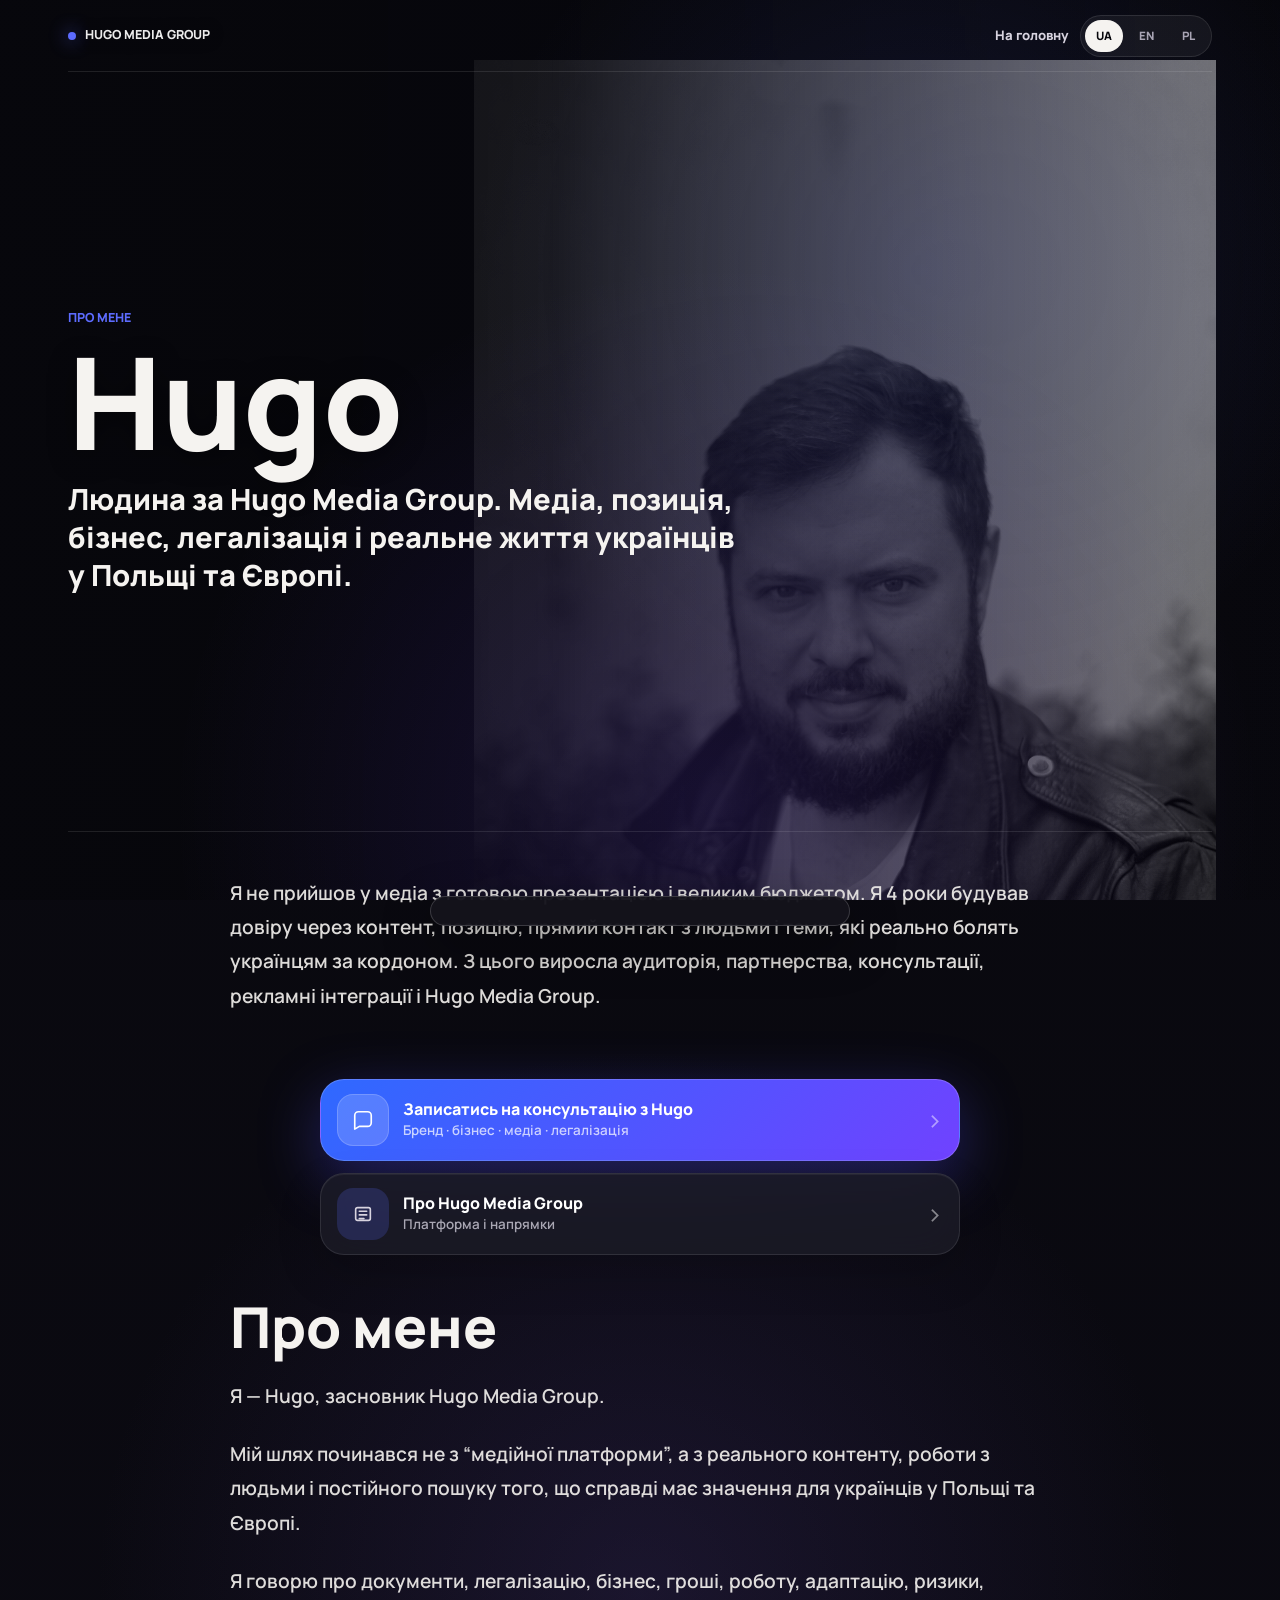
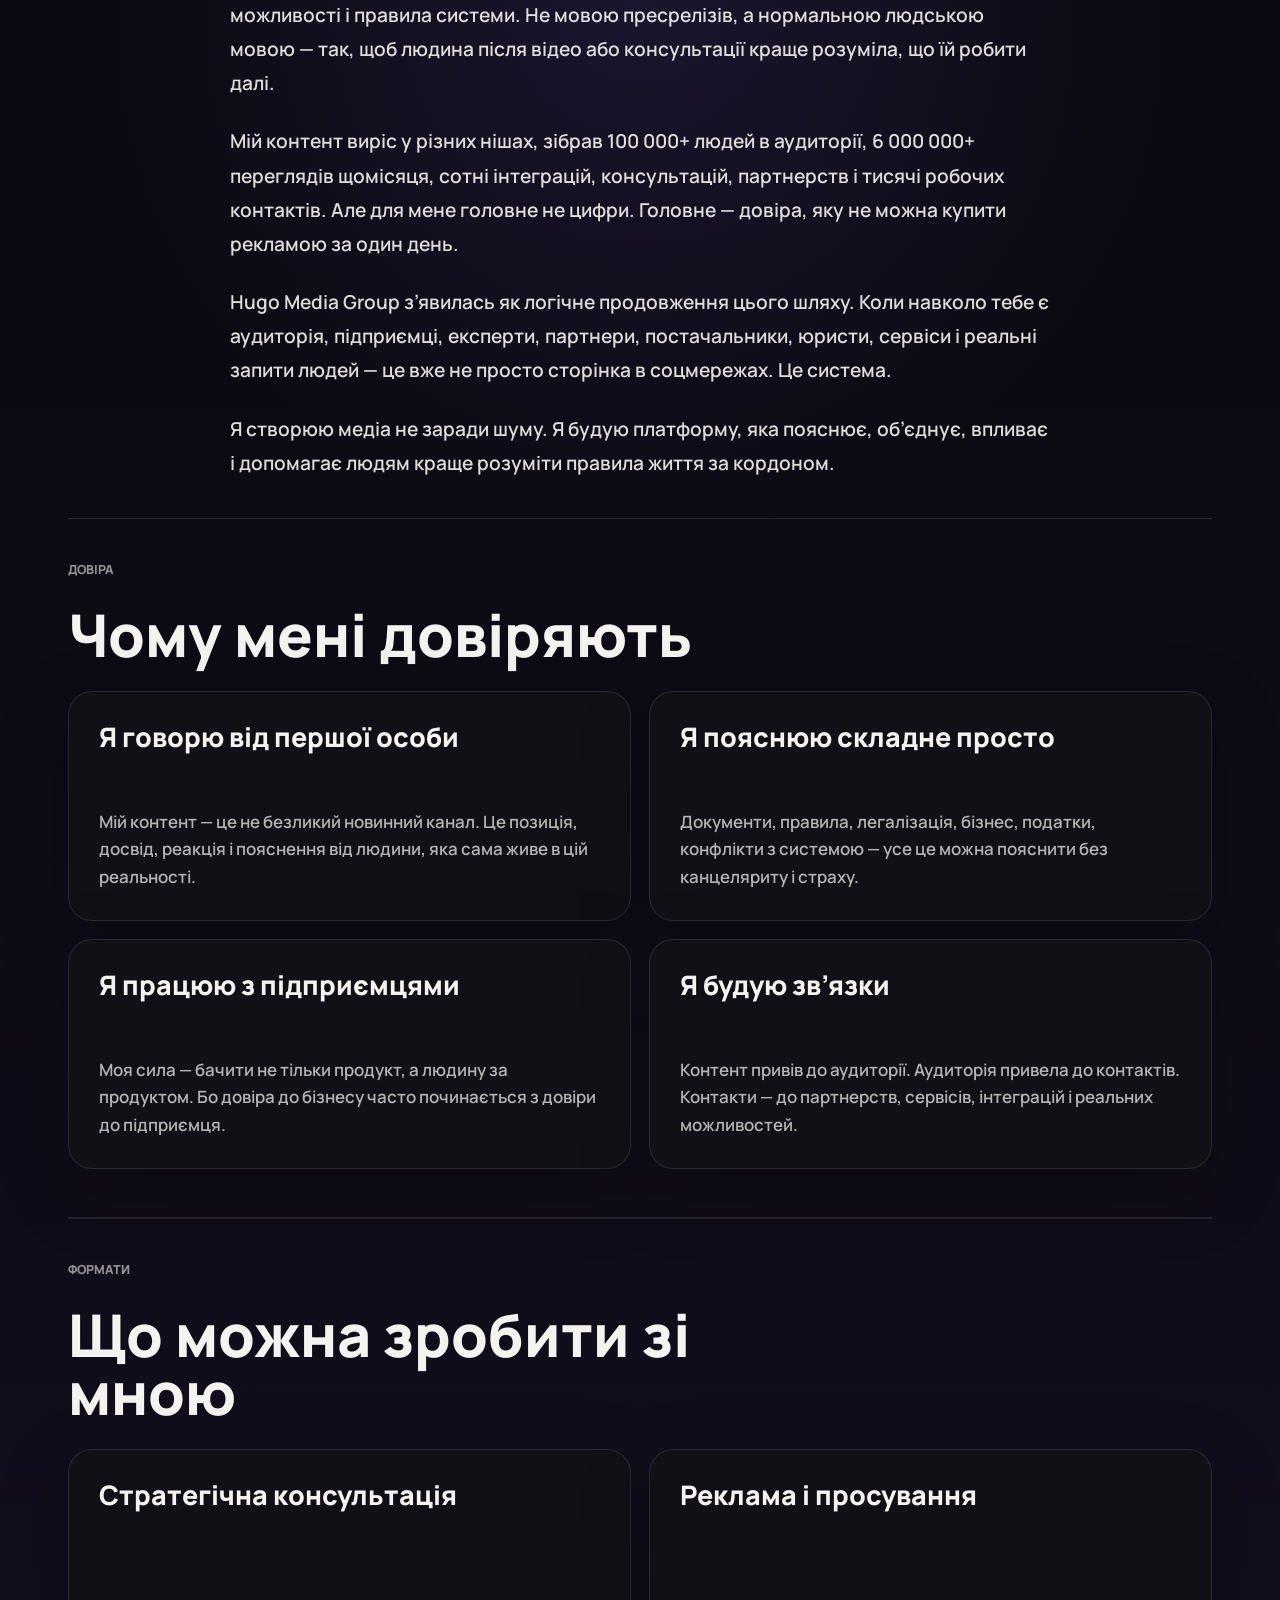
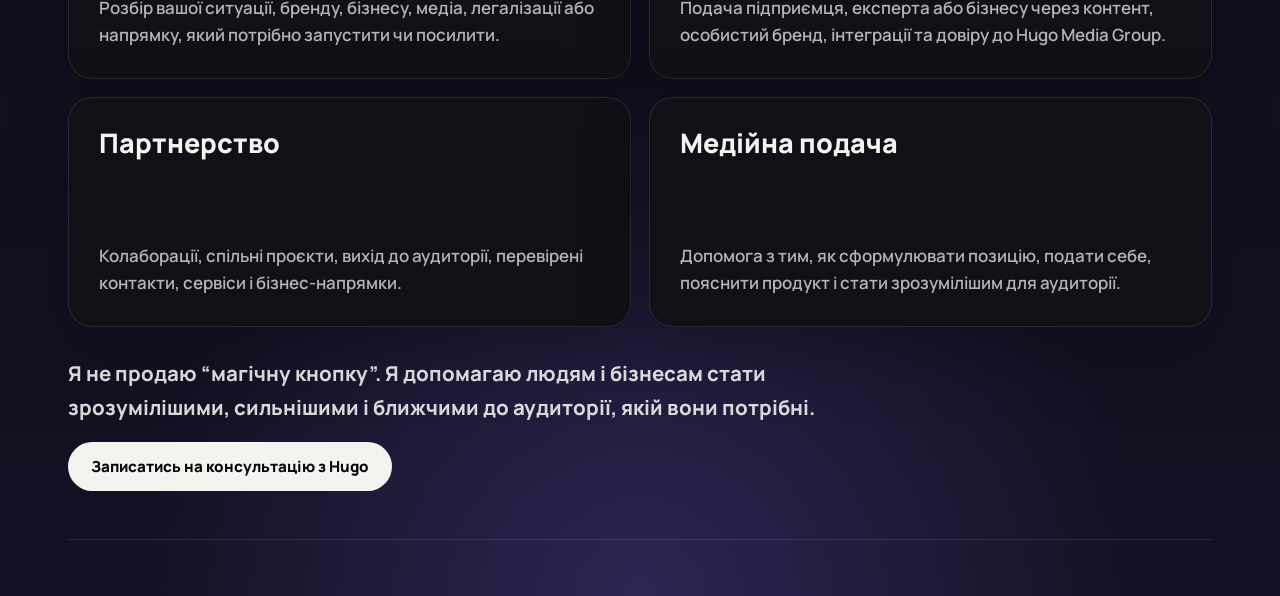
==== about.html @ bb60ca21 "Rewrite about page in Hugo voice" ====
<!doctype html>
<html lang="uk">
<head>
  <meta charset="utf-8">
  <meta name="viewport" content="width=device-width, initial-scale=1">
  <title>Про Hugo — засновник Hugo Media Group</title>
  <meta name="description" content="Hugo — засновник Hugo Media Group, медійної платформи для українців у Польщі та Європі. Контент, бізнес, реклама, легалізація, партнерства і особистий бренд.">
  <meta name="theme-color" content="#09090f">
  <link rel="canonical" href="https://hugosite-lac.vercel.app/about.html">
  <meta property="og:type" content="website">
  <meta property="og:site_name" content="Hugo Media Group">
  <meta property="og:title" content="Про Hugo — засновник Hugo Media Group">
  <meta property="og:description" content="Hugo — засновник Hugo Media Group, медійної платформи для українців у Польщі та Європі. Контент, бізнес, реклама, легалізація, партнерства і особистий бренд.">
  <meta property="og:url" content="https://hugosite-lac.vercel.app/about.html">
  <meta property="og:image" content="https://hugosite-lac.vercel.app/hugo-hero.jpg">
  <meta name="twitter:card" content="summary_large_image">
  <link rel="preconnect" href="https://fonts.googleapis.com">
  <link rel="preconnect" href="https://fonts.gstatic.com" crossorigin>
  <link href="https://fonts.googleapis.com/css2?family=Manrope:wght@400;500;600;700;800&display=swap" rel="stylesheet">
  <link rel="stylesheet" href="style.css?v=20260617-profile-restore-1">
  <link rel="stylesheet" href="about.css?v=20260618-about-value-1">
  <link rel="stylesheet" href="pages.css?v=20260617-visual-bg-1">
  <link rel="stylesheet" href="brand-fixes.css?v=20260617-links-icons-1">
</head>
<body data-page="about" class="visual-page portrait-page" style="--page-visual-bg: url('hugo-hero.jpg');">
  <main class="editorial-shell" aria-label="Про Hugo">
    <header class="editorial-topbar">
      <a class="brand" href="index.html" aria-label="Hugo Media Group"><span></span>Hugo Media Group</a>
      <div class="editorial-nav">
        <a class="editorial-back" href="index.html" data-i18n="nav.home">На головну</a>
        <div class="language-switcher" aria-label="Language switcher">
          <button type="button" data-lang="ua">UA</button>
          <button type="button" data-lang="en">EN</button>
          <button type="button" data-lang="pl">PL</button>
        </div>
      </div>
    </header>

    <section class="editorial-hero" aria-labelledby="about-title">
      <div class="editorial-copy">
        <p class="kicker">Про мене</p>
        <h1 id="about-title">Hugo</h1>
        <p class="editorial-lead">Людина за Hugo Media Group. Медіа, позиція, бізнес, легалізація і реальне життя українців у Польщі та Європі.</p>
      </div>
      <figure class="editorial-photo"><img src="hugo-hero.jpg" alt="Hugo — засновник Hugo Media Group" width="1365" height="2048"></figure>
    </section>

    <article class="editorial-article about-main">
      <p>Я не прийшов у медіа з готовою презентацією і великим бюджетом. Я 4 роки будував довіру через контент, позицію, прямий контакт з людьми і теми, які реально болять українцям за кордоном. З цього виросла аудиторія, партнерства, консультації, рекламні інтеграції і Hugo Media Group.</p>
    </article>

    <section class="editorial-page-actions">
      <a class="action-card action-primary" href="https://t.me/Hugo_media" target="_blank" rel="noopener noreferrer"><span class="action-icon"><svg viewBox="0 0 24 24"><path d="M21 15a4 4 0 0 1-4 4H8l-5 3V7a4 4 0 0 1 4-4h10a4 4 0 0 1 4 4z"/></svg></span><span class="action-copy"><strong>Записатись на консультацію з Hugo</strong><small>Бренд · бізнес · медіа · легалізація</small></span><span class="action-arrow">›</span></a>
      <a class="action-card" href="platform.html"><span class="action-icon"><svg viewBox="0 0 24 24"><rect x="4" y="5" width="16" height="14" rx="2"/><path d="M8 9h8"/><path d="M8 13h8"/><path d="M8 17h5"/></svg></span><span class="action-copy"><strong>Про Hugo Media Group</strong><small>Платформа і напрямки</small></span><span class="action-arrow">›</span></a>
    </section>

    <article class="editorial-article about-main">
      <h2>Про мене</h2>
      <p>Я — Hugo, засновник Hugo Media Group.</p>
      <p>Мій шлях починався не з “медійної платформи”, а з реального контенту, роботи з людьми і постійного пошуку того, що справді має значення для українців у Польщі та Європі.</p>
      <p>Я говорю про документи, легалізацію, бізнес, гроші, роботу, адаптацію, ризики, можливості і правила системи. Не мовою пресрелізів, а нормальною людською мовою — так, щоб людина після відео або консультації краще розуміла, що їй робити далі.</p>
      <p>Мій контент виріс у різних нішах, зібрав 100 000+ людей в аудиторії, 6 000 000+ переглядів щомісяця, сотні інтеграцій, консультацій, партнерств і тисячі робочих контактів. Але для мене головне не цифри. Головне — довіра, яку не можна купити рекламою за один день.</p>
      <p>Hugo Media Group з’явилась як логічне продовження цього шляху. Коли навколо тебе є аудиторія, підприємці, експерти, партнери, постачальники, юристи, сервіси і реальні запити людей — це вже не просто сторінка в соцмережах. Це система.</p>
      <p>Я створюю медіа не заради шуму. Я будую платформу, яка пояснює, об’єднує, впливає і допомагає людям краще розуміти правила життя за кордоном.</p>
    </article>

    <section class="about-value" aria-labelledby="trust-title">
      <div class="experience-heading about-value-heading">
        <p class="kicker">Довіра</p>
        <h2 id="trust-title">Чому мені довіряють</h2>
      </div>
      <div class="about-value-grid">
        <article class="about-value-card"><h3>Я говорю від першої особи</h3><p>Мій контент — це не безликий новинний канал. Це позиція, досвід, реакція і пояснення від людини, яка сама живе в цій реальності.</p></article>
        <article class="about-value-card"><h3>Я пояснюю складне просто</h3><p>Документи, правила, легалізація, бізнес, податки, конфлікти з системою — усе це можна пояснити без канцеляриту і страху.</p></article>
        <article class="about-value-card"><h3>Я працюю з підприємцями</h3><p>Моя сила — бачити не тільки продукт, а людину за продуктом. Бо довіра до бізнесу часто починається з довіри до підприємця.</p></article>
        <article class="about-value-card"><h3>Я будую зв’язки</h3><p>Контент привів до аудиторії. Аудиторія привела до контактів. Контакти — до партнерств, сервісів, інтеграцій і реальних можливостей.</p></article>
      </div>
    </section>

    <section class="about-value" aria-labelledby="work-title">
      <div class="experience-heading about-value-heading">
        <p class="kicker">Формати</p>
        <h2 id="work-title">Що можна зробити зі мною</h2>
      </div>
      <div class="about-value-grid">
        <article class="about-value-card"><h3>Стратегічна консультація</h3><p>Розбір вашої ситуації, бренду, бізнесу, медіа, легалізації або напрямку, який потрібно запустити чи посилити.</p></article>
        <article class="about-value-card"><h3>Реклама і просування</h3><p>Подача підприємця, експерта або бізнесу через контент, особистий бренд, інтеграції та довіру до Hugo Media Group.</p></article>
        <article class="about-value-card"><h3>Партнерство</h3><p>Колаборації, спільні проєкти, вихід до аудиторії, перевірені контакти, сервіси і бізнес-напрямки.</p></article>
        <article class="about-value-card"><h3>Медійна подача</h3><p>Допомога з тим, як сформулювати позицію, подати себе, пояснити продукт і стати зрозумілішим для аудиторії.</p></article>
      </div>
      <p class="about-value-closing">Я не продаю “магічну кнопку”. Я допомагаю людям і бізнесам стати зрозумілішими, сильнішими і ближчими до аудиторії, якій вони потрібні.</p>
      <a class="platform-value-cta" href="https://t.me/Hugo_media" target="_blank" rel="noopener noreferrer">Записатись на консультацію з Hugo</a>
    </section>
  </main>
  <div class="toast" role="status" aria-live="polite"></div>
  <script src="script.js?v=20260618-cta-fix-1"></script>
</body>
</html>
---- style.css ----
:root {
  color-scheme: dark;
  --bg: #07070c;
  --panel: rgba(28, 27, 39, 0.82);
  --panel-strong: rgba(37, 35, 54, 0.94);
  --line: rgba(255, 255, 255, 0.1);
  --line-strong: rgba(255, 255, 255, 0.17);
  --text: #f5f3f0;
  --muted: #a8a4b4;
  --soft: #d7d3df;
  --accent: #5d6cff;
  --accent-2: #7447ff;
  --radius: 24px;
  --max: 420px;
}

* { box-sizing: border-box; }

html {
  scroll-behavior: smooth;
  -webkit-text-size-adjust: 100%;
}

body {
  min-height: 100svh;
  margin: 0;
  overflow-x: hidden;
  background:
    radial-gradient(circle at 50% 42%, rgba(64, 48, 112, 0.3), transparent 34rem),
    radial-gradient(circle at 50% 100%, rgba(95, 76, 175, 0.34), transparent 32rem),
    linear-gradient(180deg, #08080d 0%, #0b0a12 52%, #151023 100%);
  color: var(--text);
  font-family: Manrope, Inter, ui-sans-serif, system-ui, -apple-system, BlinkMacSystemFont, "Segoe UI", Arial, sans-serif;
  line-height: 1.5;
  letter-spacing: 0;
}

a { color: inherit; text-decoration: none; }

.profile-shell {
  width: min(100%, var(--max));
  min-height: 100svh;
  margin: 0 auto;
  padding: 0 14px 42px;
}

.hero-card { margin: 0 -14px; }

.hero-photo {
  position: relative;
  height: 550px;
  overflow: hidden;
  background: #111116;
}

.hero-photo::before,
.hero-photo::after {
  content: "";
  position: absolute;
  inset: 0;
  z-index: 1;
  pointer-events: none;
}

.hero-photo::before {
  background:
    linear-gradient(180deg, rgba(7, 7, 12, 0.12) 0%, rgba(7, 7, 12, 0.1) 40%, rgba(7, 7, 12, 0.92) 92%, var(--bg) 100%),
    radial-gradient(circle at 50% 58%, transparent 0, transparent 10rem, rgba(7, 7, 12, 0.2) 19rem, rgba(7, 7, 12, 0.74) 100%);
}

.hero-photo::after {
  inset: auto 0 0;
  height: 190px;
  background: linear-gradient(180deg, rgba(7, 7, 12, 0), var(--bg));
}

.hero-photo img {
  width: 100%;
  height: 100%;
  display: block;
  object-fit: cover;
  object-position: 54% 6%;
  filter: grayscale(1) contrast(1.18) brightness(0.84);
  transform: scale(1.04);
}

.hero-top {
  position: absolute;
  top: 18px;
  left: 18px;
  right: 18px;
  z-index: 2;
  display: flex;
  align-items: center;
  justify-content: space-between;
  gap: 14px;
}

.brand,
.lang,
.kicker {
  font-size: 0.78rem;
  font-weight: 800;
  letter-spacing: 0;
  text-transform: uppercase;
}

.brand {
  display: inline-flex;
  align-items: center;
  gap: 9px;
  color: rgba(255, 255, 255, 0.92);
  text-shadow: 0 1px 16px rgba(0, 0, 0, 0.36);
}

.brand span {
  width: 8px;
  height: 8px;
  border-radius: 999px;
  background: var(--accent);
  box-shadow: 0 0 18px rgba(93, 108, 255, 0.85);
}

.lang {
  padding: 8px 12px;
  border: 1px solid rgba(255,255,255,0.16);
  border-radius: 12px;
  background: rgba(255,255,255,0.15);
  color: rgba(255,255,255,0.9);
  backdrop-filter: blur(16px);
}

.hero-identity {
  position: absolute;
  left: 24px;
  right: 24px;
  bottom: 42px;
  z-index: 2;
  display: grid;
  place-items: center;
  text-align: center;
}

.name-row {
  display: inline-flex;
  align-items: center;
  justify-content: center;
  gap: 10px;
}

h1,
h2,
p { margin-top: 0; }

h1 {
  margin: 0;
  color: var(--text);
  font-size: 3rem;
  line-height: 0.95;
  font-weight: 800;
  letter-spacing: 0;
  text-shadow: 0 6px 28px rgba(0,0,0,0.44);
}

.verified {
  width: 27px;
  height: 27px;
  display: inline-grid;
  place-items: center;
  border-radius: 999px;
  background: linear-gradient(135deg, var(--accent), var(--accent-2));
  color: #fff;
  font-size: 0.82rem;
  font-weight: 900;
  box-shadow: 0 12px 34px rgba(93, 108, 255, 0.38);
}

.location {
  margin: 14px 0 0;
  padding: 8px 14px;
  border: 1px solid var(--line-strong);
  border-radius: 999px;
  background: rgba(18,18,28,0.58);
  color: var(--soft);
  font-size: 0.88rem;
  font-weight: 700;
  backdrop-filter: blur(18px);
}

.intro,
.work-section,
.info-section {
  position: relative;
  z-index: 3;
  display: grid;
  justify-items: center;
  text-align: center;
}

.intro { margin-top: -24px; }
.work-section,
.info-section { margin-top: 34px; }

.kicker {
  margin: 0 0 14px;
  color: var(--accent);
}

h2 {
  max-width: 360px;
  margin: 0 auto;
  color: var(--text);
  font-size: 1.22rem;
  line-height: 1.26;
  font-weight: 800;
  letter-spacing: 0;
}

.lead,
.section-subtitle {
  max-width: 366px;
  margin: 14px auto 0;
  color: var(--muted);
  font-size: 0.9rem;
  line-height: 1.5;
  font-weight: 600;
}

.action-list,
.service-stack {
  display: grid;
  gap: 12px;
  width: 100%;
  margin-top: 20px;
}

.action-card {
  min-height: 82px;
  display: grid;
  grid-template-columns: 52px minmax(0, 1fr) auto;
  align-items: center;
  gap: 14px;
  padding: 14px 16px;
  border: 1px solid var(--line);
  border-radius: var(--radius);
  background: var(--panel);
  box-shadow: inset 0 1px 0 rgba(255,255,255,0.055), 0 18px 44px rgba(0,0,0,0.18);
  backdrop-filter: blur(20px);
  text-align: left;
}

.action-primary {
  border-color: rgba(255,255,255,0.18);
  background: linear-gradient(135deg, #2f69ff 0%, #7042ff 100%);
  box-shadow: 0 18px 60px rgba(83,78,255,0.34);
}

.action-icon {
  width: 52px;
  height: 52px;
  display: inline-grid;
  place-items: center;
  border-radius: 16px;
  background: rgba(93,108,255,0.2);
  color: #fff;
  font-size: 1.25rem;
  font-weight: 900;
}

.action-primary .action-icon {
  background: rgba(255,255,255,0.16);
  box-shadow: inset 0 0 0 1px rgba(255,255,255,0.18);
}

.action-copy {
  min-width: 0;
  display: grid;
  gap: 3px;
}

.action-copy strong {
  color: #fff;
  font-size: 1rem;
  line-height: 1.15;
  font-weight: 800;
  letter-spacing: 0;
}

.action-copy small {
  color: rgba(226,223,236,0.72);
  font-size: 0.84rem;
  line-height: 1.35;
  font-weight: 600;
}

.action-primary .action-copy small { color: rgba(255,255,255,0.72); }

.action-arrow {
  color: rgba(255,255,255,0.48);
  font-size: 1.7rem;
  line-height: 1;
}

.social-strip {
  display: grid;
  grid-template-columns: repeat(2, minmax(0, 1fr));
  gap: 10px;
  margin-top: 30px;
  padding-bottom: 18px;
}

.social-strip a {
  min-height: 48px;
  display: inline-flex;
  align-items: center;
  justify-content: center;
  border: 1px solid var(--line);
  border-radius: 16px;
  background: rgba(255,255,255,0.045);
  color: var(--soft);
  font-size: 0.86rem;
  font-weight: 800;
}

.toast {
  position: fixed;
  left: 16px;
  right: 16px;
  bottom: 16px;
  z-index: 10;
  transform: translateY(140%);
  max-width: 420px;
  margin: 0 auto;
  padding: 14px 16px;
  border: 1px solid var(--line-strong);
  border-radius: 18px;
  background: rgba(20,19,28,0.96);
  color: var(--text);
  box-shadow: 0 18px 50px rgba(0,0,0,0.44);
  transition: transform 180ms ease;
}

.toast.is-visible { transform: translateY(0); }

@media (min-width: 720px) {
  .profile-shell { padding-bottom: 58px; }
  .hero-card { margin-left: 0; margin-right: 0; }
  .hero-photo {
    height: 590px;
    border-bottom-left-radius: 2px;
    border-bottom-right-radius: 2px;
  }
}

@media (max-width: 390px) {
  .profile-shell { padding-left: 12px; padding-right: 12px; }
  .hero-card { margin-left: -12px; margin-right: -12px; }
  .hero-photo { height: 500px; }
  .brand,
  .lang,
  .kicker { font-size: 0.72rem; }
  h1 { font-size: 2.72rem; }
  h2 { font-size: 1.12rem; }
  .lead,
  .section-subtitle { font-size: 0.86rem; line-height: 1.46; }
  .action-card { grid-template-columns: 48px minmax(0, 1fr) auto; padding: 13px 14px; }
  .action-icon { width: 48px; height: 48px; }
}

@media (hover: hover) {
  .action-card,
  .social-strip a,
  .brand {
    transition: transform 160ms ease, border-color 160ms ease, background-color 160ms ease, opacity 160ms ease;
  }
  .action-card:hover,
  .social-strip a:hover,
  .brand:hover {
    transform: translateY(-1px);
    border-color: rgba(255,255,255,0.22);
  }
}
---- about.css ----
.editorial-shell {
  width: min(100%, 1180px);
  margin: 0 auto;
  padding: 0 18px 56px;
}

.editorial-topbar {
  min-height: 72px;
  display: flex;
  align-items: center;
  justify-content: space-between;
  gap: 18px;
  border-bottom: 1px solid var(--line);
}

.editorial-back {
  color: var(--soft);
  font-size: 0.82rem;
  font-weight: 800;
}

.editorial-hero {
  display: grid;
  grid-template-columns: minmax(0, 0.62fr) minmax(360px, 0.78fr);
  gap: 34px;
  align-items: end;
  padding: 42px 0;
  border-bottom: 1px solid var(--line);
}

.editorial-copy h1 {
  margin-bottom: 18px;
  font-size: clamp(4.8rem, 10vw, 8.6rem);
}

.editorial-lead {
  max-width: 680px;
  margin: 0;
  color: var(--text);
  font-size: clamp(1.22rem, 2.45vw, 1.82rem);
  line-height: 1.3;
  font-weight: 800;
}

.editorial-photo {
  position: relative;
  min-height: 720px;
  margin: 0;
  overflow: hidden;
  border: 1px solid var(--line);
  border-radius: var(--radius);
  background: #111116;
}

.editorial-photo::after {
  content: "";
  position: absolute;
  inset: 0;
  background: linear-gradient(180deg, rgba(7, 7, 12, 0) 52%, rgba(7, 7, 12, 0.5) 100%);
  pointer-events: none;
}

.editorial-photo img {
  position: absolute;
  inset: 0;
  width: 100%;
  height: 100%;
  display: block;
  object-fit: cover;
  object-position: 54% 6%;
  filter: grayscale(1) contrast(1.16) brightness(0.88);
}

.experience-section {
  padding: 42px 0;
  border-bottom: 1px solid var(--line);
}

.experience-heading {
  display: grid;
  gap: 12px;
  margin-bottom: 24px;
}

.experience-heading .kicker {
  color: rgba(245, 243, 240, 0.58);
}

.experience-heading h2 {
  max-width: 760px;
  margin: 0;
  color: var(--text);
  font-size: clamp(2rem, 4.6vw, 4.2rem);
  line-height: 0.98;
  font-weight: 800;
  letter-spacing: 0;
}

.experience-grid {
  display: grid;
  grid-template-columns: repeat(2, minmax(0, 1fr));
  gap: 16px;
}

.experience-card {
  min-height: 210px;
  display: flex;
  flex-direction: column;
  justify-content: space-between;
  gap: 28px;
  padding: clamp(20px, 3vw, 28px);
  border: 1px solid rgba(255, 255, 255, 0.1);
  border-radius: var(--radius);
  background: rgba(15, 15, 20, 0.92);
  box-shadow: 0 20px 70px rgba(0, 0, 0, 0.22);
}

.experience-card h3 {
  margin: 0;
  color: var(--text);
  font-size: clamp(1.12rem, 2vw, 1.5rem);
  line-height: 1.18;
  font-weight: 800;
  letter-spacing: 0;
}

.experience-card p {
  max-width: 560px;
  margin: 0;
  color: rgba(245, 243, 240, 0.72);
  font-size: clamp(0.96rem, 1.4vw, 1.05rem);
  line-height: 1.62;
  font-weight: 600;
}

.about-intro {
  padding-top: 48px;
  padding-bottom: 22px;
}

.about-main {
  padding-top: 50px;
  padding-bottom: 36px;
}

.editorial-article h2 {
  margin: 0 0 24px;
  color: var(--text);
  font-size: clamp(2rem, 4.4vw, 4rem);
  line-height: 1;
  font-weight: 800;
  letter-spacing: 0;
}

.about-value {
  padding: 42px 0 48px;
  border-top: 1px solid var(--line);
  border-bottom: 1px solid var(--line);
}

.about-value-heading {
  margin-bottom: 28px;
}

.about-value-grid {
  display: grid;
  grid-template-columns: repeat(2, minmax(0, 1fr));
  gap: 18px;
}

.about-value-card {
  min-height: 230px;
  display: flex;
  flex-direction: column;
  justify-content: space-between;
  gap: 28px;
  padding: clamp(22px, 3vw, 30px);
  border: 1px solid rgba(255, 255, 255, 0.1);
  border-radius: var(--radius);
  background: #101016;
  box-shadow: 0 22px 72px rgba(0, 0, 0, 0.24);
}

.about-value-card h3 {
  max-width: 420px;
  margin: 0;
  color: var(--text);
  font-size: clamp(1.24rem, 2.1vw, 1.7rem);
  line-height: 1.14;
  font-weight: 800;
  letter-spacing: 0;
}

.about-value-card p {
  max-width: 560px;
  margin: 0;
  color: rgba(245, 243, 240, 0.72);
  font-size: clamp(0.96rem, 1.35vw, 1.06rem);
  line-height: 1.62;
  font-weight: 600;
}

.about-value-closing {
  max-width: 860px;
  margin: 30px 0 0;
  color: rgba(245, 243, 240, 0.88);
  font-size: clamp(1.08rem, 1.8vw, 1.28rem);
  line-height: 1.62;
  font-weight: 750;
}

.about-value-cta {
  width: fit-content;
  min-height: 58px;
  display: inline-flex;
  align-items: center;
  justify-content: center;
  margin-top: 24px;
  padding: 0 24px;
  border: 1px solid rgba(255, 255, 255, 0.16);
  border-radius: 999px;
  background: #f5f3f0;
  color: #08080d;
  font-size: 0.96rem;
  font-weight: 800;
  text-decoration: none;
  box-shadow: 0 22px 64px rgba(0, 0, 0, 0.28);
}

.about-scale {
  padding: 42px 0 50px;
  border-bottom: 1px solid var(--line);
}

.about-scale-heading {
  margin-bottom: 28px;
}

.about-scale-subtitle {
  max-width: 780px;
  margin: 0;
  color: rgba(245, 243, 240, 0.7);
  font-size: clamp(1rem, 1.6vw, 1.18rem);
  line-height: 1.62;
  font-weight: 650;
}

.about-scale-grid {
  display: grid;
  grid-template-columns: repeat(2, minmax(0, 1fr));
  gap: 18px;
}

.about-scale-card {
  min-height: 280px;
  display: flex;
  flex-direction: column;
  justify-content: space-between;
  gap: 26px;
  padding: clamp(24px, 3.2vw, 34px);
  border: 1px solid rgba(255, 255, 255, 0.1);
  border-radius: var(--radius);
  background: #101016;
  box-shadow: 0 24px 76px rgba(0, 0, 0, 0.28);
}

.about-scale-card strong {
  display: block;
  color: var(--text);
  font-size: clamp(3rem, 6.4vw, 6rem);
  line-height: 0.88;
  font-weight: 800;
  letter-spacing: 0;
}

.about-scale-card h3 {
  margin: 0 0 10px;
  color: var(--text);
  font-size: clamp(1.18rem, 2vw, 1.55rem);
  line-height: 1.18;
  font-weight: 800;
  letter-spacing: 0;
}

.about-scale-card p {
  max-width: 560px;
  margin: 0;
  color: rgba(245, 243, 240, 0.72);
  font-size: clamp(0.96rem, 1.35vw, 1.05rem);
  line-height: 1.62;
  font-weight: 600;
}

.editorial-article {
  max-width: 820px;
  margin: 0 auto;
  padding: 44px 0 14px;
}

.editorial-article p {
  margin: 0 0 24px;
  color: rgba(245, 243, 240, 0.9);
  font-size: clamp(1.02rem, 1.8vw, 1.2rem);
  line-height: 1.78;
  font-weight: 600;
}

.editorial-actions {
  width: min(100%, 640px);
  display: grid;
  gap: 12px;
  margin: 20px auto 0;
}

@media (max-width: 900px) {
  .editorial-hero {
    grid-template-columns: 1fr;
    gap: 24px;
    padding-top: 24px;
  }

  .editorial-photo {
    order: -1;
    min-height: 620px;
  }

  .experience-grid {
    grid-template-columns: 1fr;
  }

  .about-scale-grid {
    grid-template-columns: 1fr;
  }

  .about-value-grid {
    grid-template-columns: 1fr;
  }

  .experience-card {
    min-height: 180px;
  }

  .about-value-card {
    min-height: 190px;
  }

  .about-scale-card {
    min-height: 230px;
  }
}

@media (max-width: 390px) {
  .editorial-shell {
    padding-left: 14px;
    padding-right: 14px;
  }

  .editorial-photo {
    min-height: 540px;
  }

  .editorial-copy h1 {
    font-size: 4.2rem;
  }

  .editorial-lead {
    font-size: 1.12rem;
  }

  .experience-section {
    padding: 32px 0;
  }

  .experience-card {
    min-height: 168px;
    padding: 18px;
  }

  .about-scale {
    padding: 32px 0 38px;
  }

  .about-value {
    padding: 32px 0 38px;
  }

  .about-value-card {
    min-height: 176px;
    padding: 20px;
  }

  .about-value-cta {
    width: 100%;
  }

  .about-scale-card {
    min-height: 210px;
    padding: 20px;
  }

  .about-scale-card strong {
    font-size: clamp(2.65rem, 15vw, 4.2rem);
  }
}
---- pages.css ----
.language-switcher {
  display: inline-flex;
  align-items: center;
  gap: 4px;
  padding: 4px;
  border: 1px solid var(--line);
  border-radius: 999px;
  background: rgba(255, 255, 255, 0.05);
}

.language-switcher button {
  min-width: 38px;
  min-height: 32px;
  border: 0;
  border-radius: 999px;
  background: transparent;
  color: var(--muted);
  font: inherit;
  font-size: 0.72rem;
  font-weight: 800;
  cursor: pointer;
}

.language-switcher button.is-active {
  background: var(--text);
  color: var(--bg);
}

.editorial-nav {
  display: flex;
  align-items: center;
  gap: 12px;
}

.logo-page,
.visual-page {
  position: relative;
  isolation: isolate;
}

.logo-page::before,
.visual-page::before {
  content: "";
  position: fixed;
  inset: 0;
  z-index: -2;
  background-image: var(--brand-logo-bg, var(--page-visual-bg));
  background-repeat: no-repeat;
  pointer-events: none;
}

.logo-page::before,
.visual-page::before {
  background-position: right 3vw center;
  background-size: min(82vw, 1180px) auto;
  opacity: 0.2;
  filter: grayscale(1) contrast(1.22) blur(0.1px);
}

.portrait-page::before {
  background-position: right 5vw top 60px;
  background-size: min(58vw, 820px) auto;
  opacity: 0.78;
  filter: grayscale(1) contrast(1.12) brightness(1.08);
}

.logo-page::after,
.visual-page::after {
  content: "";
  position: fixed;
  inset: 0;
  z-index: -1;
  background:
    radial-gradient(circle at 72% 34%, rgba(93, 108, 255, 0.32), transparent 30rem),
    radial-gradient(circle at 54% 88%, rgba(116, 71, 255, 0.26), transparent 38rem),
    linear-gradient(90deg, rgba(7, 7, 12, 0.99) 0%, rgba(7, 7, 12, 0.92) 43%, rgba(7, 7, 12, 0.68) 100%);
  pointer-events: none;
}

.visual-page::after {
  background:
    radial-gradient(circle at 70% 34%, rgba(93, 108, 255, 0.28), transparent 30rem),
    radial-gradient(circle at 56% 86%, rgba(116, 71, 255, 0.22), transparent 38rem),
    linear-gradient(90deg, rgba(7, 7, 12, 0.99) 0%, rgba(7, 7, 12, 0.94) 48%, rgba(7, 7, 12, 0.76) 100%);
}

.portrait-page::after {
  background:
    radial-gradient(circle at 72% 30%, rgba(93, 108, 255, 0.13), transparent 28rem),
    radial-gradient(circle at 56% 90%, rgba(116, 71, 255, 0.16), transparent 34rem),
    linear-gradient(90deg, rgba(7, 7, 12, 0.99) 0%, rgba(7, 7, 12, 0.9) 43%, rgba(7, 7, 12, 0.38) 100%);
}

body[data-page="business"].visual-page::before {
  opacity: 0.34;
  filter: grayscale(1) contrast(1.12) brightness(1.24);
}

body[data-page="business"].visual-page::after {
  background:
    radial-gradient(circle at 70% 34%, rgba(93, 108, 255, 0.2), transparent 30rem),
    radial-gradient(circle at 56% 86%, rgba(116, 71, 255, 0.16), transparent 38rem),
    linear-gradient(90deg, rgba(7, 7, 12, 0.98) 0%, rgba(7, 7, 12, 0.88) 48%, rgba(7, 7, 12, 0.56) 100%);
}

.logo-page .editorial-hero,
.visual-page .editorial-hero {
  min-height: min(760px, calc(100svh - 96px));
  grid-template-columns: minmax(0, 760px);
  align-items: center;
}

.logo-page .editorial-copy,
.visual-page .editorial-copy {
  max-width: 760px;
}

.logo-page .editorial-logo,
.visual-page .editorial-photo {
  display: none;
}

.editorial-subtitle {
  max-width: 780px;
  margin: 0;
  color: var(--muted);
  font-size: clamp(1rem, 1.8vw, 1.16rem);
  line-height: 1.68;
  font-weight: 700;
}

.platform-scale,
.platform-value,
.platform-unites {
  padding: 48px 0;
  border-bottom: 1px solid var(--line);
}

.platform-section-heading {
  max-width: 900px;
  display: grid;
  gap: 14px;
  margin-bottom: 26px;
}

.platform-section-heading.compact {
  margin-bottom: 18px;
}

.section-label {
  margin: 0;
  color: rgba(245, 243, 240, 0.56);
  font-size: 0.76rem;
  line-height: 1;
  font-weight: 800;
  letter-spacing: 0.14em;
  text-transform: uppercase;
}

.platform-section-heading h2 {
  max-width: 780px;
  margin: 0;
  color: var(--text);
  font-size: clamp(2.4rem, 6vw, 5.6rem);
  line-height: 0.96;
  font-weight: 800;
  letter-spacing: 0;
}

.platform-section-heading p:not(.section-label),
.platform-unites-list p,
.platform-value-closing {
  max-width: 860px;
  margin: 0;
  color: rgba(245, 243, 240, 0.74);
  font-size: clamp(1rem, 1.6vw, 1.12rem);
  line-height: 1.68;
  font-weight: 650;
}

.platform-unites-list p + p {
  margin-top: 18px;
}

.platform-scale-grid,
.platform-value-grid {
  display: grid;
  grid-template-columns: repeat(2, minmax(0, 1fr));
  gap: 16px;
}

.platform-scale-card,
.platform-value-card {
  min-height: 286px;
  display: flex;
  flex-direction: column;
  justify-content: space-between;
  gap: 22px;
  padding: clamp(22px, 3.2vw, 34px);
  border: 1px solid rgba(255, 255, 255, 0.1);
  border-radius: var(--radius);
  background: rgba(13, 13, 17, 0.94);
  box-shadow: 0 24px 80px rgba(0, 0, 0, 0.26);
}

.platform-value-card {
  min-height: 230px;
  justify-content: flex-start;
}

.platform-scale-card strong {
  display: block;
  color: #fff;
  font-size: clamp(3rem, 7vw, 6.2rem);
  line-height: 0.88;
  font-weight: 800;
  letter-spacing: 0;
}

.platform-scale-card h3,
.platform-value-card h3 {
  margin: 0;
  color: rgba(255, 255, 255, 0.92);
  font-size: clamp(1.1rem, 2.1vw, 1.55rem);
  line-height: 1.15;
  font-weight: 800;
  letter-spacing: 0;
}

.platform-value-card h3 {
  font-size: clamp(1.2rem, 2.3vw, 1.72rem);
}

.platform-scale-card p,
.platform-value-card p {
  max-width: 580px;
  margin: 0;
  color: rgba(245, 243, 240, 0.7);
  font-size: clamp(0.94rem, 1.35vw, 1.04rem);
  line-height: 1.58;
  font-weight: 600;
}

.platform-value-closing {
  margin-top: 26px;
  padding: clamp(20px, 3vw, 30px);
  border: 1px solid rgba(255, 255, 255, 0.1);
  border-radius: var(--radius);
  background: rgba(13, 13, 17, 0.9);
  color: rgba(255, 255, 255, 0.86);
  font-size: clamp(1.08rem, 1.8vw, 1.28rem);
  font-weight: 800;
}

.platform-value-cta {
  width: fit-content;
  max-width: 100%;
  display: inline-flex;
  align-items: center;
  justify-content: center;
  margin-top: 18px;
  padding: 16px 22px;
  border: 1px solid rgba(255, 255, 255, 0.16);
  border-radius: 999px;
  background: #f5f3f0;
  color: #08080c;
  font-size: 0.95rem;
  line-height: 1;
  font-weight: 800;
}

.platform-unites-list {
  padding: clamp(22px, 3.4vw, 38px);
  border: 1px solid rgba(255, 255, 255, 0.1);
  border-radius: var(--radius);
  background: rgba(13, 13, 17, 0.88);
}

.editorial-card-grid {
  display: grid;
  grid-template-columns: repeat(2, minmax(0, 1fr));
  gap: 12px;
  padding: 28px 0;
  border-bottom: 1px solid var(--line);
}

.editorial-info-card {
  min-height: 150px;
  display: grid;
  align-content: space-between;
  gap: 18px;
  padding: 18px;
  border: 1px solid var(--line);
  border-radius: var(--radius);
  background: rgba(255, 255, 255, 0.045);
}

.editorial-info-card strong {
  color: var(--text);
  font-size: clamp(1.18rem, 2.4vw, 1.65rem);
  line-height: 1.08;
  font-weight: 800;
}

.editorial-info-card span,
.editorial-info-card p {
  margin: 0;
  color: var(--muted);
  font-size: 0.94rem;
  line-height: 1.52;
  font-weight: 700;
}

.editorial-info-card.wide { grid-column: 1 / -1; }

.editorial-page-actions {
  width: min(100%, 640px);
  display: grid;
  gap: 12px;
  margin: 28px auto 0;
}

@media (max-width: 900px) {
  .editorial-nav { gap: 8px; }
  .editorial-card-grid { grid-template-columns: 1fr; }
  .platform-scale-grid,
  .platform-value-grid { grid-template-columns: 1fr; }
  .platform-scale-card { min-height: 238px; }
  .platform-value-card { min-height: 190px; }
  .logo-page::before,
  .visual-page::before {
    background-position: center top 86px;
    background-size: min(128vw, 700px) auto;
    opacity: 0.16;
  }
  .portrait-page::before {
    background-position: center top 72px;
    background-size: min(112vw, 620px) auto;
    opacity: 0.58;
  }
  .logo-page::after,
  .visual-page::after {
    background:
      radial-gradient(circle at 50% 22%, rgba(93, 108, 255, 0.28), transparent 22rem),
      radial-gradient(circle at 50% 92%, rgba(116, 71, 255, 0.24), transparent 28rem),
      linear-gradient(180deg, rgba(7, 7, 12, 0.7) 0%, rgba(7, 7, 12, 0.96) 48%, rgba(7, 7, 12, 1) 100%);
  }
  .portrait-page::after {
    background:
      radial-gradient(circle at 50% 20%, rgba(93, 108, 255, 0.16), transparent 22rem),
      linear-gradient(180deg, rgba(7, 7, 12, 0.42) 0%, rgba(7, 7, 12, 0.88) 42%, rgba(7, 7, 12, 1) 100%);
  }
  .logo-page .editorial-hero,
  .visual-page .editorial-hero {
    min-height: auto;
    grid-template-columns: 1fr;
    padding-top: 170px;
  }
}

@media (max-width: 520px) {
  .editorial-topbar { align-items: flex-start; padding: 18px 0; }
  .editorial-nav { flex-direction: column; align-items: flex-end; }
  .logo-page .editorial-hero,
  .visual-page .editorial-hero { padding-top: 155px; }
  .platform-scale,
  .platform-value,
  .platform-unites { padding: 36px 0; }
  .platform-scale-card { min-height: 218px; }
  .platform-value-card { min-height: 172px; }
  .platform-scale-card strong { font-size: clamp(2.7rem, 15vw, 4.2rem); }
  .platform-unites-list p + p { margin-top: 16px; }
  .platform-value-cta { width: 100%; }
}
---- brand-fixes.css ----
:root {
  --bg: #07070c;
  --panel: rgba(28, 27, 39, 0.82);
  --panel-strong: rgba(37, 35, 54, 0.94);
  --line: rgba(255, 255, 255, 0.1);
  --line-strong: rgba(255, 255, 255, 0.17);
  --text: #f5f3f0;
  --muted: #a8a4b4;
  --soft: #d7d3df;
  --accent: #5d6cff;
  --accent-2: #7447ff;
}

.action-icon svg,
.social-strip svg {
  width: 22px;
  height: 22px;
  display: block;
  stroke: currentColor;
  stroke-width: 1.8;
  stroke-linecap: round;
  stroke-linejoin: round;
  fill: none;
}

.action-icon {
  color: var(--soft);
}

.action-primary .action-icon {
  color: #fff;
}

.social-strip a {
  gap: 8px;
}

.editorial-logo img {
  filter: grayscale(1) contrast(1.08);
}
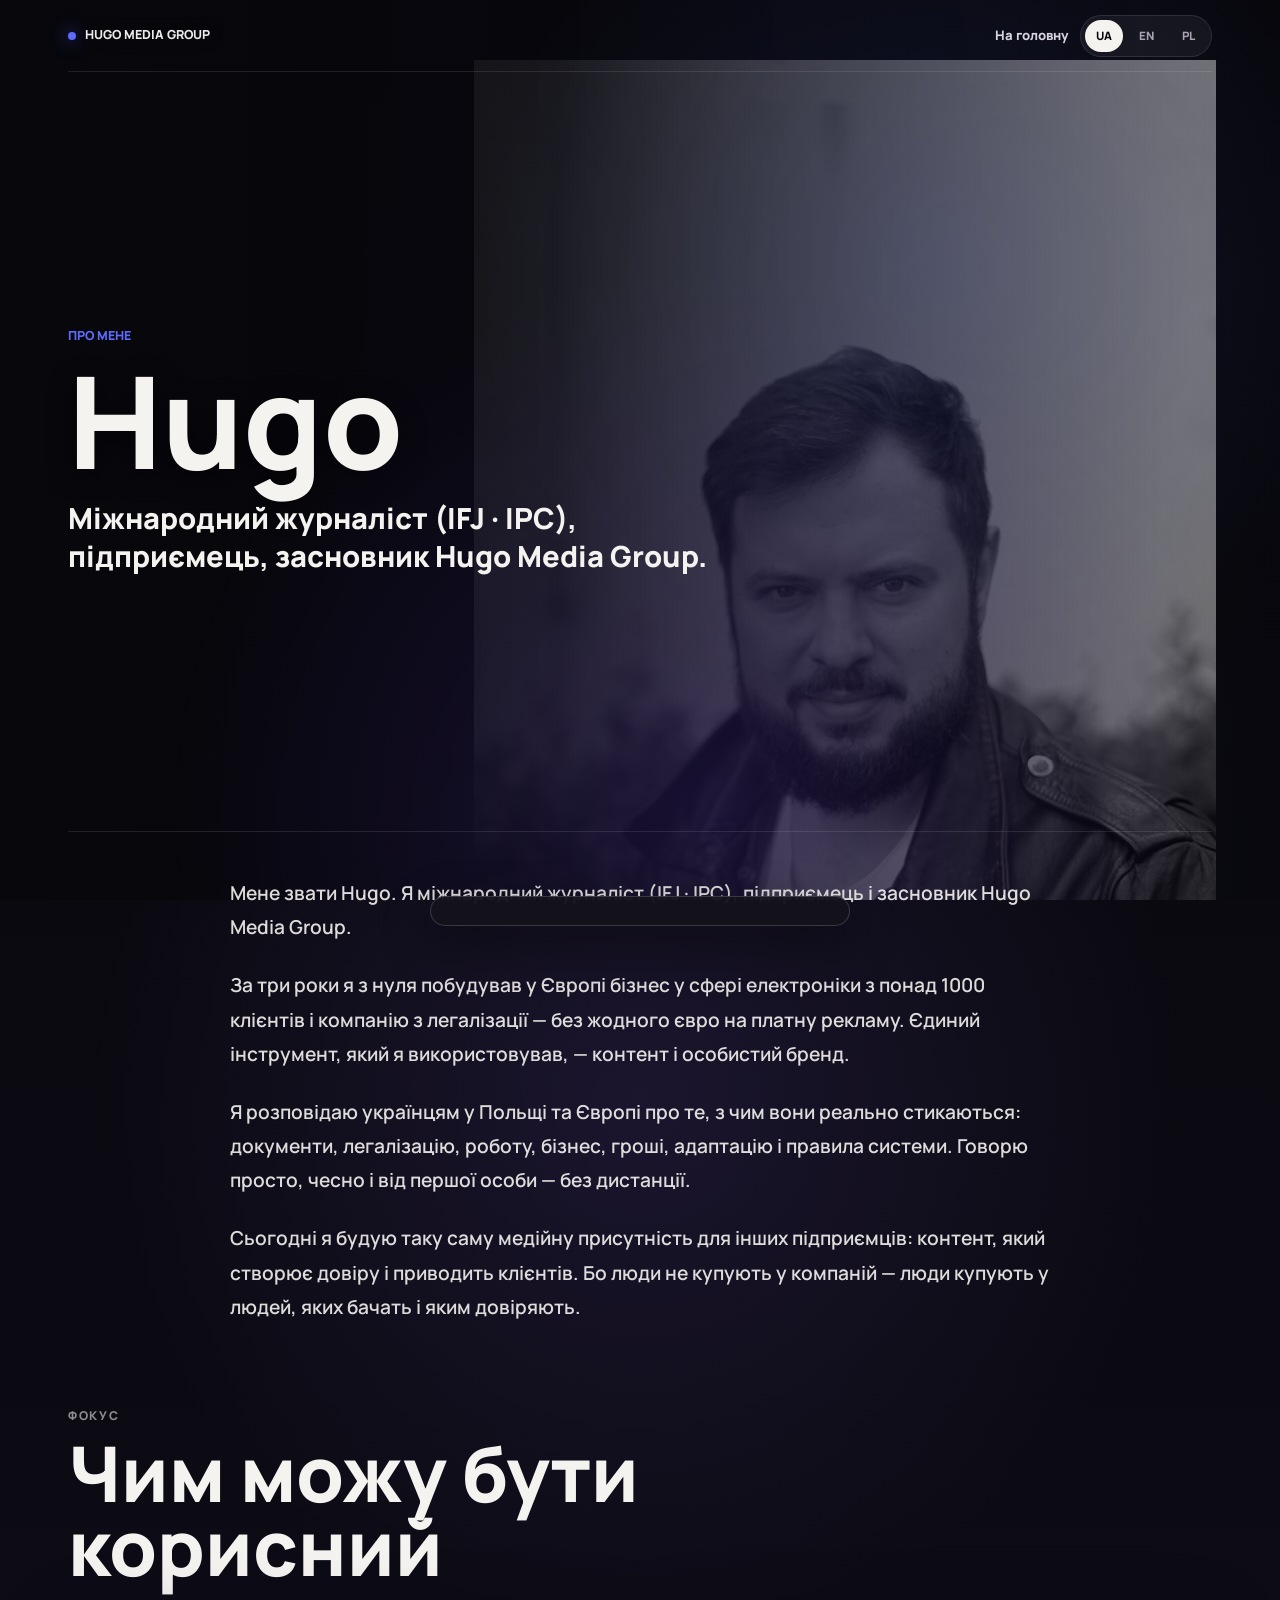
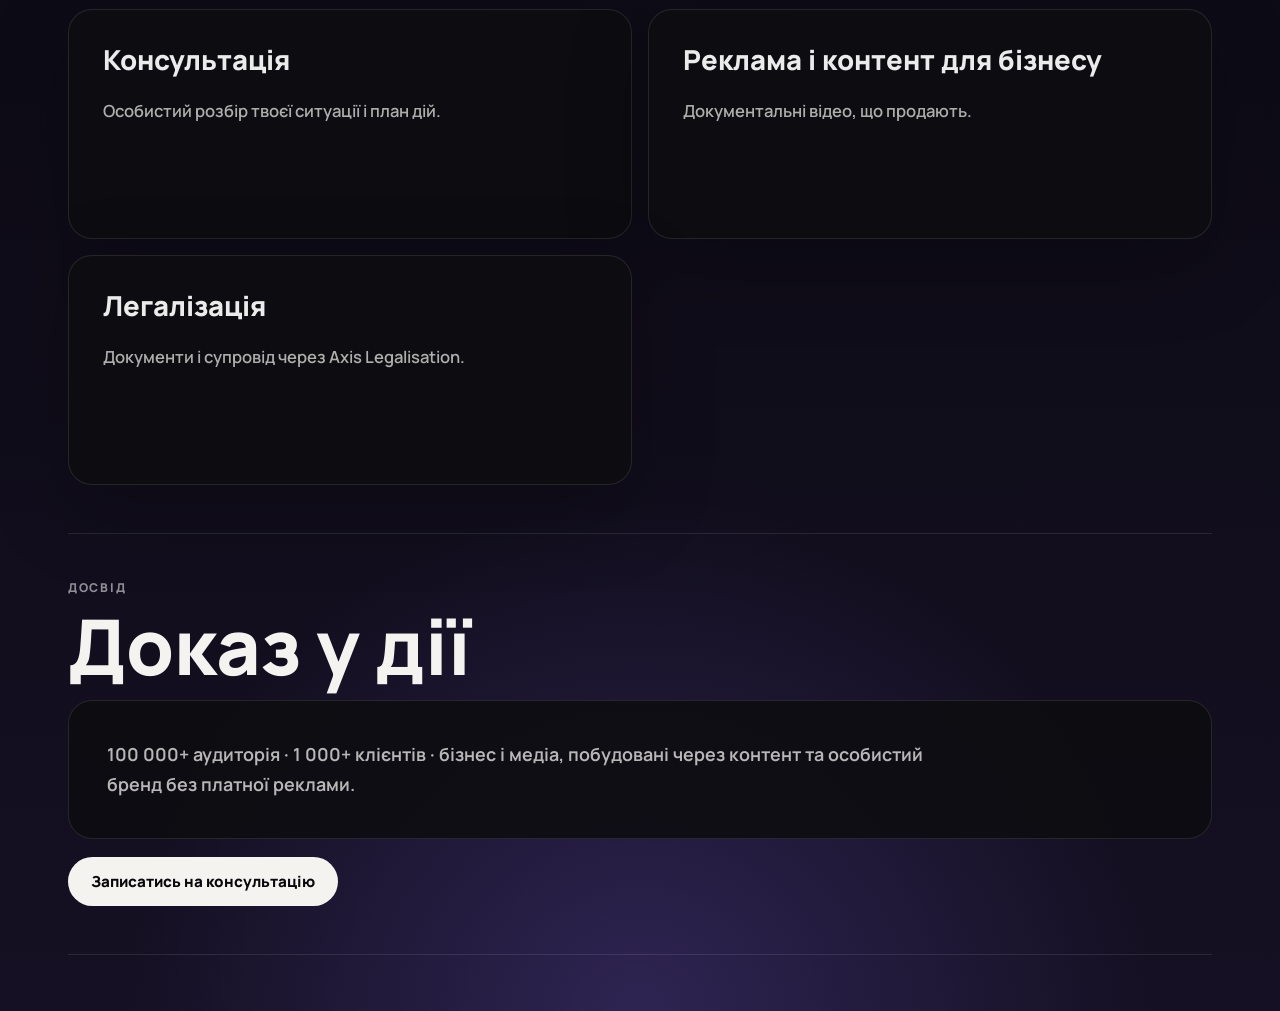
==== commit 867b9d21: "Add consultation page; rebuild legalization with Axis; rewrite about in first person; wire consultat" ====
--- a/about.html
+++ b/about.html
@@ -1,98 +1,21 @@
 <!doctype html>
 <html lang="uk">
 <head>
-  <meta charset="utf-8">
-  <meta name="viewport" content="width=device-width, initial-scale=1">
-  <title>Про Hugo — засновник Hugo Media Group</title>
-  <meta name="description" content="Hugo — засновник Hugo Media Group, медійної платформи для українців у Польщі та Європі. Контент, бізнес, реклама, легалізація, партнерства і особистий бренд.">
-  <meta name="theme-color" content="#09090f">
-  <link rel="canonical" href="https://hugosite-lac.vercel.app/about.html">
-  <meta property="og:type" content="website">
-  <meta property="og:site_name" content="Hugo Media Group">
-  <meta property="og:title" content="Про Hugo — засновник Hugo Media Group">
-  <meta property="og:description" content="Hugo — засновник Hugo Media Group, медійної платформи для українців у Польщі та Європі. Контент, бізнес, реклама, легалізація, партнерства і особистий бренд.">
-  <meta property="og:url" content="https://hugosite-lac.vercel.app/about.html">
-  <meta property="og:image" content="https://hugosite-lac.vercel.app/hugo-hero.jpg">
-  <meta name="twitter:card" content="summary_large_image">
-  <link rel="preconnect" href="https://fonts.googleapis.com">
-  <link rel="preconnect" href="https://fonts.gstatic.com" crossorigin>
-  <link href="https://fonts.googleapis.com/css2?family=Manrope:wght@400;500;600;700;800&display=swap" rel="stylesheet">
-  <link rel="stylesheet" href="style.css?v=20260617-profile-restore-1">
-  <link rel="stylesheet" href="about.css?v=20260618-about-value-1">
-  <link rel="stylesheet" href="pages.css?v=20260617-visual-bg-1">
-  <link rel="stylesheet" href="brand-fixes.css?v=20260617-links-icons-1">
+  <meta charset="utf-8"><meta name="viewport" content="width=device-width, initial-scale=1">
+  <title>Про Hugo — журналіст, підприємець, засновник Hugo Media Group</title>
+  <meta name="description" content="Hugo — міжнародний журналіст (IFJ · IPC), підприємець і засновник Hugo Media Group. За 3 роки з нуля — бізнес, 1000+ клієнтів і компанія з легалізації, без платної реклами.">
+  <meta name="theme-color" content="#09090f"><link rel="canonical" href="https://hugosite-lac.vercel.app/about.html">
+  <meta property="og:type" content="website"><meta property="og:site_name" content="Hugo Media Group"><meta property="og:title" content="Про Hugo — журналіст, підприємець, засновник Hugo Media Group"><meta property="og:description" content="Hugo — міжнародний журналіст (IFJ · IPC), підприємець і засновник Hugo Media Group. Бізнес, контент, особистий бренд і медіа без платної реклами."><meta property="og:url" content="https://hugosite-lac.vercel.app/about.html"><meta property="og:image" content="https://hugosite-lac.vercel.app/hugo-hero.jpg"><meta name="twitter:card" content="summary_large_image">
+  <link rel="preconnect" href="https://fonts.googleapis.com"><link rel="preconnect" href="https://fonts.gstatic.com" crossorigin><link href="https://fonts.googleapis.com/css2?family=Manrope:wght@400;500;600;700;800&display=swap" rel="stylesheet">
+  <link rel="stylesheet" href="style.css?v=20260617-profile-restore-1"><link rel="stylesheet" href="about.css?v=20260618-about-value-1"><link rel="stylesheet" href="pages.css?v=20260618-business-bg-3"><link rel="stylesheet" href="brand-fixes.css?v=20260617-links-icons-1">
 </head>
 <body data-page="about" class="visual-page portrait-page" style="--page-visual-bg: url('hugo-hero.jpg');">
   <main class="editorial-shell" aria-label="Про Hugo">
-    <header class="editorial-topbar">
-      <a class="brand" href="index.html" aria-label="Hugo Media Group"><span></span>Hugo Media Group</a>
-      <div class="editorial-nav">
-        <a class="editorial-back" href="index.html" data-i18n="nav.home">На головну</a>
-        <div class="language-switcher" aria-label="Language switcher">
-          <button type="button" data-lang="ua">UA</button>
-          <button type="button" data-lang="en">EN</button>
-          <button type="button" data-lang="pl">PL</button>
-        </div>
-      </div>
-    </header>
-
-    <section class="editorial-hero" aria-labelledby="about-title">
-      <div class="editorial-copy">
-        <p class="kicker">Про мене</p>
-        <h1 id="about-title">Hugo</h1>
-        <p class="editorial-lead">Людина за Hugo Media Group. Медіа, позиція, бізнес, легалізація і реальне життя українців у Польщі та Європі.</p>
-      </div>
-      <figure class="editorial-photo"><img src="hugo-hero.jpg" alt="Hugo — засновник Hugo Media Group" width="1365" height="2048"></figure>
-    </section>
-
-    <article class="editorial-article about-main">
-      <p>Я не прийшов у медіа з готовою презентацією і великим бюджетом. Я 4 роки будував довіру через контент, позицію, прямий контакт з людьми і теми, які реально болять українцям за кордоном. З цього виросла аудиторія, партнерства, консультації, рекламні інтеграції і Hugo Media Group.</p>
-    </article>
-
-    <section class="editorial-page-actions">
-      <a class="action-card action-primary" href="https://t.me/Hugo_media" target="_blank" rel="noopener noreferrer"><span class="action-icon"><svg viewBox="0 0 24 24"><path d="M21 15a4 4 0 0 1-4 4H8l-5 3V7a4 4 0 0 1 4-4h10a4 4 0 0 1 4 4z"/></svg></span><span class="action-copy"><strong>Записатись на консультацію з Hugo</strong><small>Бренд · бізнес · медіа · легалізація</small></span><span class="action-arrow">›</span></a>
-      <a class="action-card" href="platform.html"><span class="action-icon"><svg viewBox="0 0 24 24"><rect x="4" y="5" width="16" height="14" rx="2"/><path d="M8 9h8"/><path d="M8 13h8"/><path d="M8 17h5"/></svg></span><span class="action-copy"><strong>Про Hugo Media Group</strong><small>Платформа і напрямки</small></span><span class="action-arrow">›</span></a>
-    </section>
-
-    <article class="editorial-article about-main">
-      <h2>Про мене</h2>
-      <p>Я — Hugo, засновник Hugo Media Group.</p>
-      <p>Мій шлях починався не з “медійної платформи”, а з реального контенту, роботи з людьми і постійного пошуку того, що справді має значення для українців у Польщі та Європі.</p>
-      <p>Я говорю про документи, легалізацію, бізнес, гроші, роботу, адаптацію, ризики, можливості і правила системи. Не мовою пресрелізів, а нормальною людською мовою — так, щоб людина після відео або консультації краще розуміла, що їй робити далі.</p>
-      <p>Мій контент виріс у різних нішах, зібрав 100 000+ людей в аудиторії, 6 000 000+ переглядів щомісяця, сотні інтеграцій, консультацій, партнерств і тисячі робочих контактів. Але для мене головне не цифри. Головне — довіра, яку не можна купити рекламою за один день.</p>
-      <p>Hugo Media Group з’явилась як логічне продовження цього шляху. Коли навколо тебе є аудиторія, підприємці, експерти, партнери, постачальники, юристи, сервіси і реальні запити людей — це вже не просто сторінка в соцмережах. Це система.</p>
-      <p>Я створюю медіа не заради шуму. Я будую платформу, яка пояснює, об’єднує, впливає і допомагає людям краще розуміти правила життя за кордоном.</p>
-    </article>
-
-    <section class="about-value" aria-labelledby="trust-title">
-      <div class="experience-heading about-value-heading">
-        <p class="kicker">Довіра</p>
-        <h2 id="trust-title">Чому мені довіряють</h2>
-      </div>
-      <div class="about-value-grid">
-        <article class="about-value-card"><h3>Я говорю від першої особи</h3><p>Мій контент — це не безликий новинний канал. Це позиція, досвід, реакція і пояснення від людини, яка сама живе в цій реальності.</p></article>
-        <article class="about-value-card"><h3>Я пояснюю складне просто</h3><p>Документи, правила, легалізація, бізнес, податки, конфлікти з системою — усе це можна пояснити без канцеляриту і страху.</p></article>
-        <article class="about-value-card"><h3>Я працюю з підприємцями</h3><p>Моя сила — бачити не тільки продукт, а людину за продуктом. Бо довіра до бізнесу часто починається з довіри до підприємця.</p></article>
-        <article class="about-value-card"><h3>Я будую зв’язки</h3><p>Контент привів до аудиторії. Аудиторія привела до контактів. Контакти — до партнерств, сервісів, інтеграцій і реальних можливостей.</p></article>
-      </div>
-    </section>
-
-    <section class="about-value" aria-labelledby="work-title">
-      <div class="experience-heading about-value-heading">
-        <p class="kicker">Формати</p>
-        <h2 id="work-title">Що можна зробити зі мною</h2>
-      </div>
-      <div class="about-value-grid">
-        <article class="about-value-card"><h3>Стратегічна консультація</h3><p>Розбір вашої ситуації, бренду, бізнесу, медіа, легалізації або напрямку, який потрібно запустити чи посилити.</p></article>
-        <article class="about-value-card"><h3>Реклама і просування</h3><p>Подача підприємця, експерта або бізнесу через контент, особистий бренд, інтеграції та довіру до Hugo Media Group.</p></article>
-        <article class="about-value-card"><h3>Партнерство</h3><p>Колаборації, спільні проєкти, вихід до аудиторії, перевірені контакти, сервіси і бізнес-напрямки.</p></article>
-        <article class="about-value-card"><h3>Медійна подача</h3><p>Допомога з тим, як сформулювати позицію, подати себе, пояснити продукт і стати зрозумілішим для аудиторії.</p></article>
-      </div>
-      <p class="about-value-closing">Я не продаю “магічну кнопку”. Я допомагаю людям і бізнесам стати зрозумілішими, сильнішими і ближчими до аудиторії, якій вони потрібні.</p>
-      <a class="platform-value-cta" href="https://t.me/Hugo_media" target="_blank" rel="noopener noreferrer">Записатись на консультацію з Hugo</a>
-    </section>
-  </main>
-  <div class="toast" role="status" aria-live="polite"></div>
-  <script src="script.js?v=20260618-cta-fix-1"></script>
+    <header class="editorial-topbar"><a class="brand" href="index.html" aria-label="Hugo Media Group"><span></span>Hugo Media Group</a><div class="editorial-nav"><a class="editorial-back" href="index.html" data-i18n="nav.home">На головну</a><div class="language-switcher" aria-label="Language switcher"><button type="button" data-lang="ua">UA</button><button type="button" data-lang="en">EN</button><button type="button" data-lang="pl">PL</button></div></div></header>
+    <section class="editorial-hero" aria-labelledby="about-title"><div class="editorial-copy"><p class="kicker">Про мене</p><h1 id="about-title">Hugo</h1><p class="editorial-lead">Міжнародний журналіст (IFJ · IPC), підприємець, засновник Hugo Media Group.</p></div><figure class="editorial-photo"><img src="hugo-hero.jpg" alt="Hugo — засновник Hugo Media Group" width="1365" height="2048"></figure></section>
+    <article class="editorial-article about-main"><p>Мене звати Hugo. Я міжнародний журналіст (IFJ · IPC), підприємець і засновник Hugo Media Group.</p><p>За три роки я з нуля побудував у Європі бізнес у сфері електроніки з понад 1000 клієнтів і компанію з легалізації — без жодного євро на платну рекламу. Єдиний інструмент, який я використовував, — контент і особистий бренд.</p><p>Я розповідаю українцям у Польщі та Європі про те, з чим вони реально стикаються: документи, легалізацію, роботу, бізнес, гроші, адаптацію і правила системи. Говорю просто, чесно і від першої особи — без дистанції.</p><p>Сьогодні я будую таку саму медійну присутність для інших підприємців: контент, який створює довіру і приводить клієнтів. Бо люди не купують у компаній — люди купують у людей, яких бачать і яким довіряють.</p></article>
+    <section class="platform-value" aria-labelledby="useful-title"><div class="platform-section-heading"><p class="section-label">Фокус</p><h2 id="useful-title">Чим можу бути корисний</h2></div><div class="platform-value-grid"><a class="platform-value-card" href="consultation.html"><h3>Консультація</h3><p>Особистий розбір твоєї ситуації і план дій.</p></a><a class="platform-value-card" href="business.html"><h3>Реклама і контент для бізнесу</h3><p>Документальні відео, що продають.</p></a><a class="platform-value-card" href="legalization.html"><h3>Легалізація</h3><p>Документи і супровід через Axis Legalisation.</p></a></div></section>
+    <section class="platform-unites" aria-labelledby="about-proof-title"><div class="platform-section-heading compact"><p class="section-label">Досвід</p><h2 id="about-proof-title">Доказ у дії</h2></div><div class="platform-unites-list"><p>100 000+ аудиторія · 1 000+ клієнтів · бізнес і медіа, побудовані через контент та особистий бренд без платної реклами.</p></div><a class="platform-value-cta" href="consultation.html">Записатись на консультацію</a></section>
+  </main><div class="toast" role="status" aria-live="polite"></div><script src="script.js?v=20260618-consultation-1"></script>
 </body>
 </html>
--- a/pages.css
+++ b/pages.css
@@ -92,15 +92,15 @@
 }
 
 body[data-page="business"].visual-page::before {
-  opacity: 0.34;
-  filter: grayscale(1) contrast(1.12) brightness(1.24);
+  opacity: 0.48;
+  filter: grayscale(1) contrast(1.08) brightness(1.36);
 }
 
 body[data-page="business"].visual-page::after {
   background:
-    radial-gradient(circle at 70% 34%, rgba(93, 108, 255, 0.2), transparent 30rem),
-    radial-gradient(circle at 56% 86%, rgba(116, 71, 255, 0.16), transparent 38rem),
-    linear-gradient(90deg, rgba(7, 7, 12, 0.98) 0%, rgba(7, 7, 12, 0.88) 48%, rgba(7, 7, 12, 0.56) 100%);
+    radial-gradient(circle at 70% 34%, rgba(93, 108, 255, 0.16), transparent 30rem),
+    radial-gradient(circle at 56% 86%, rgba(116, 71, 255, 0.12), transparent 38rem),
+    linear-gradient(90deg, rgba(7, 7, 12, 0.98) 0%, rgba(7, 7, 12, 0.82) 48%, rgba(7, 7, 12, 0.42) 100%);
 }
 
 .logo-page .editorial-hero,
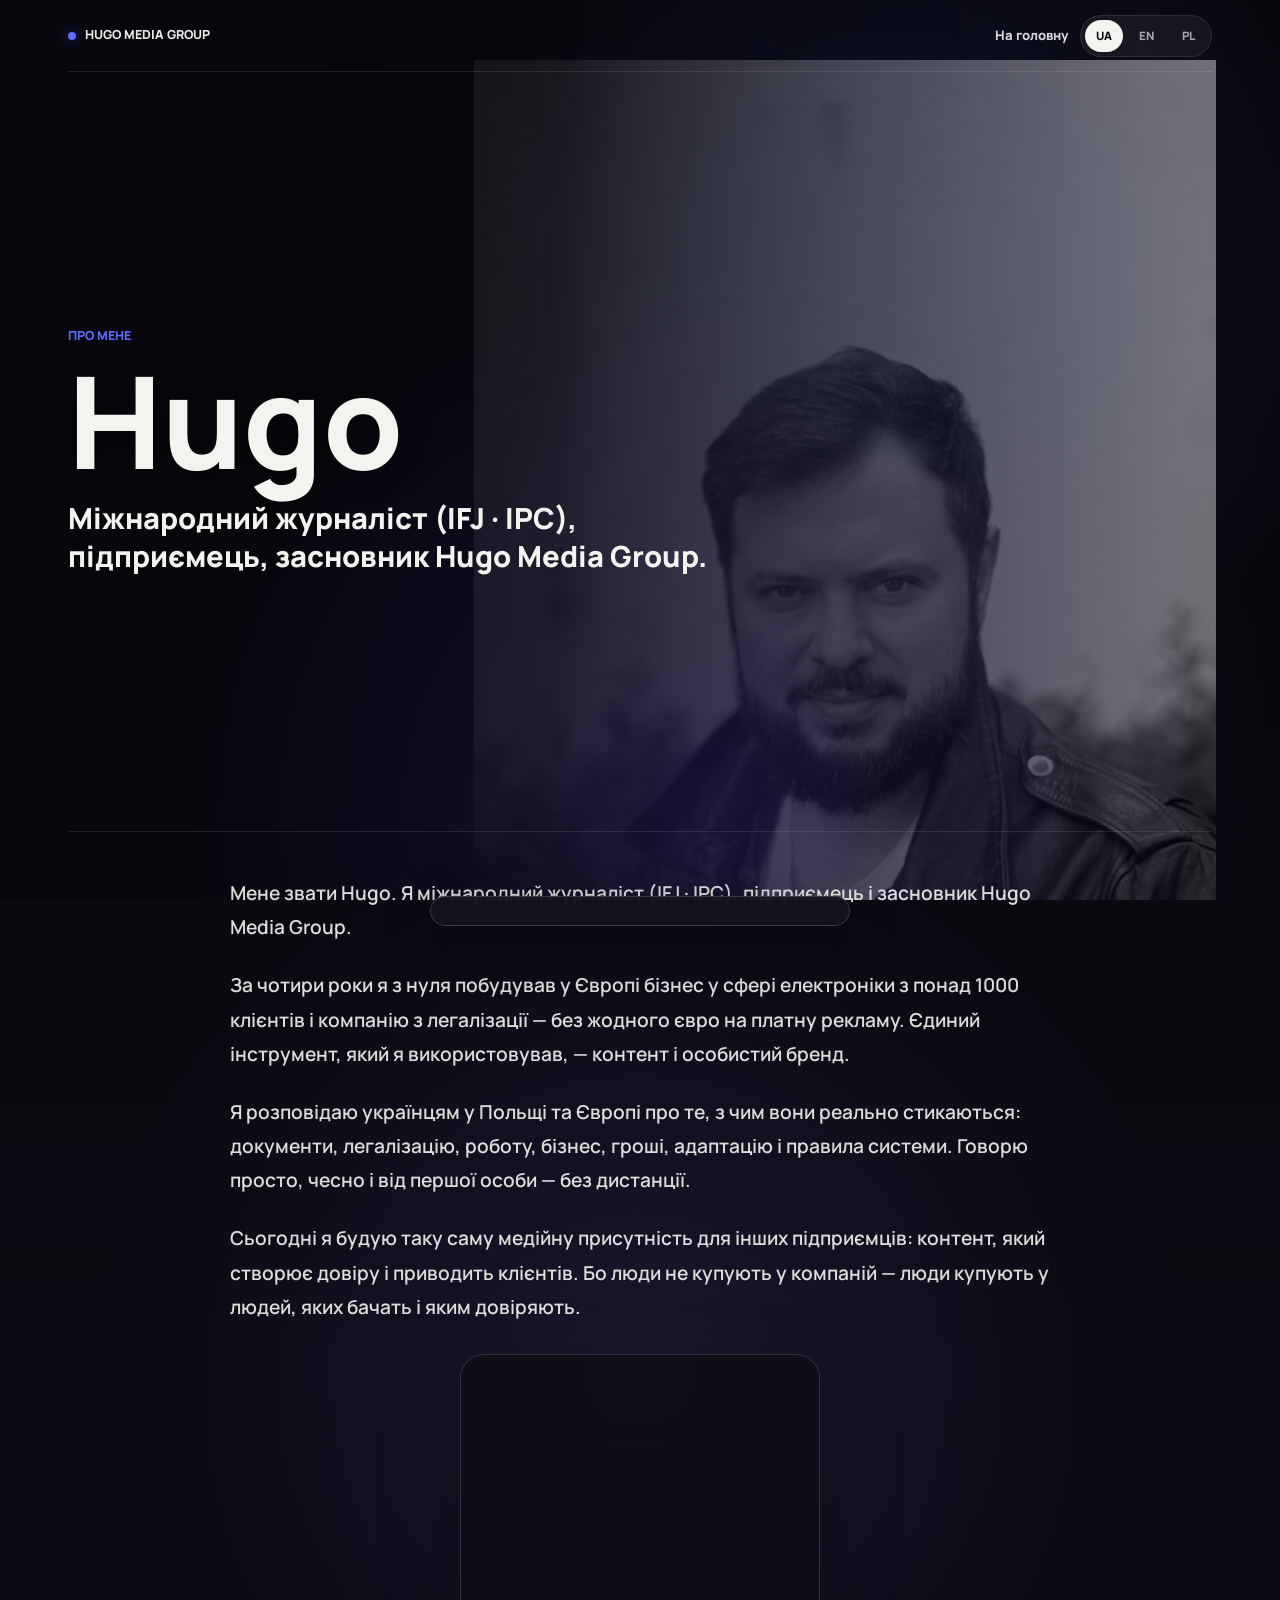
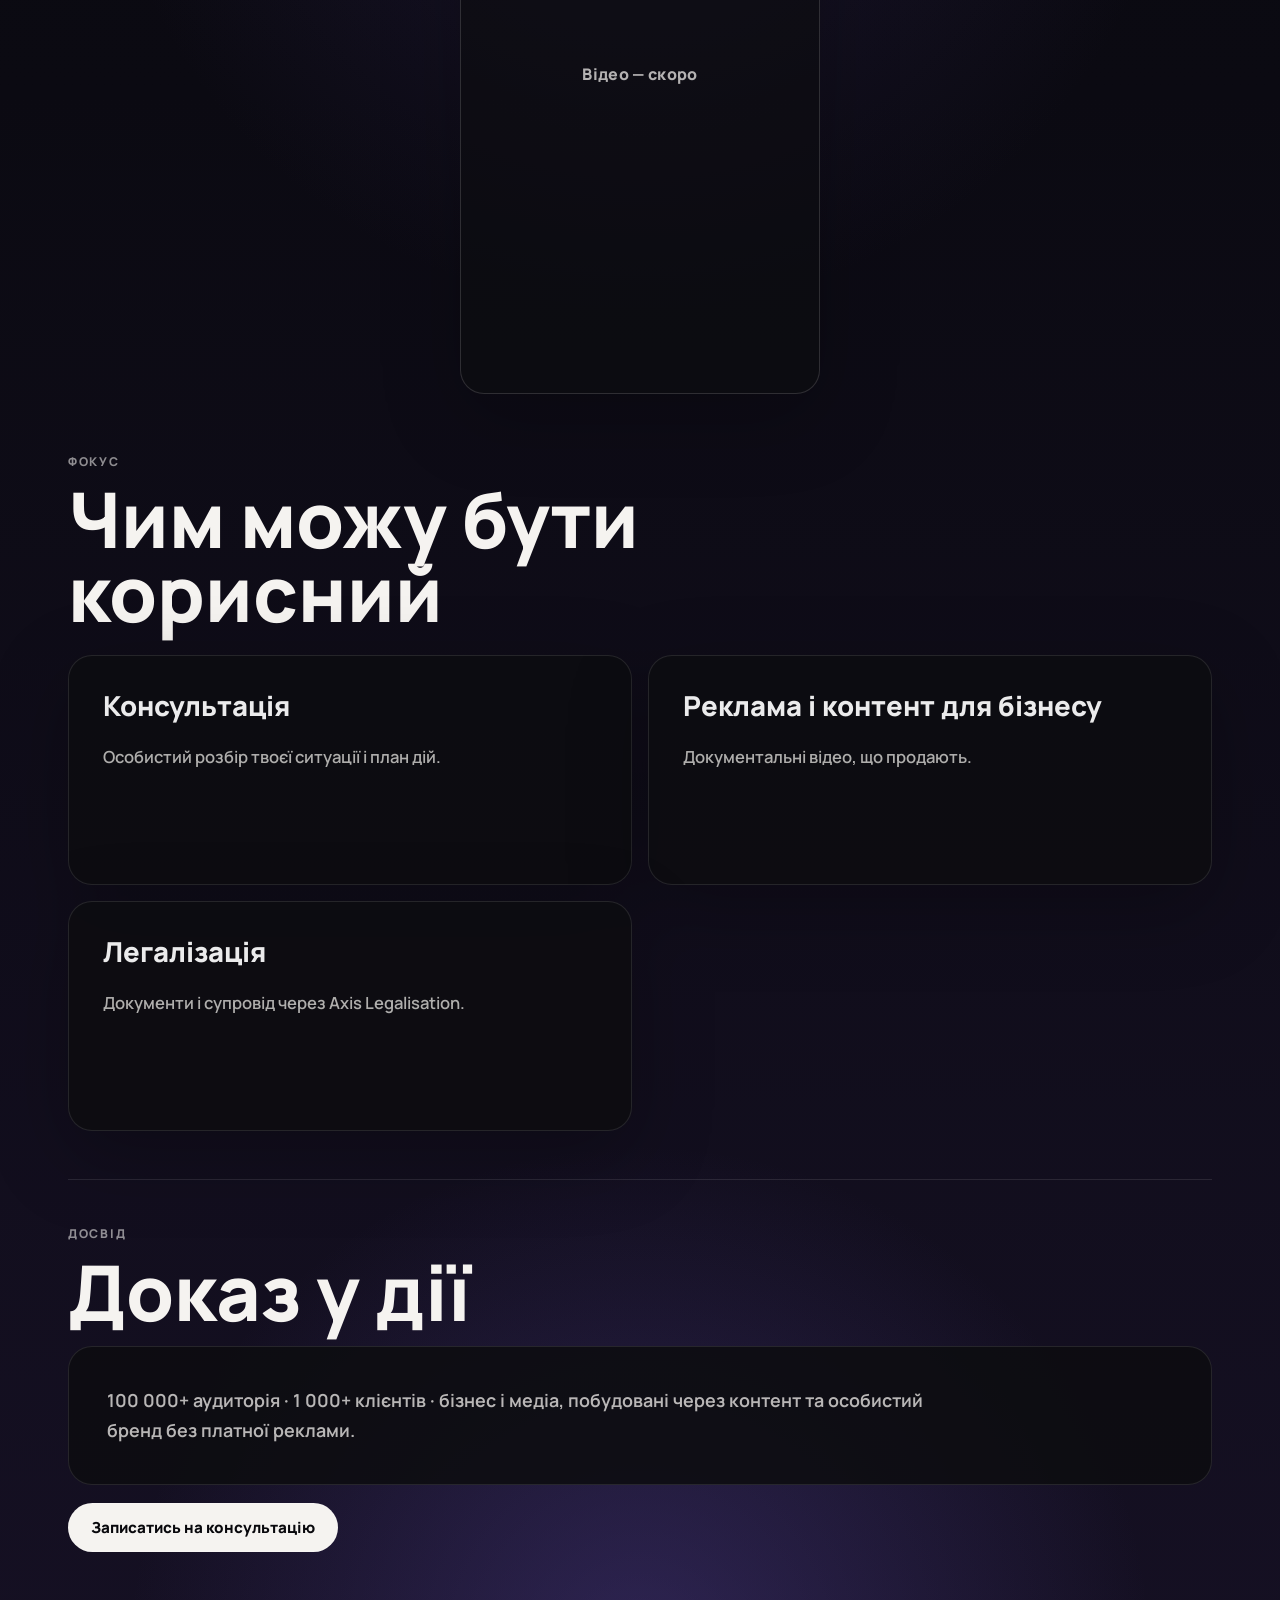
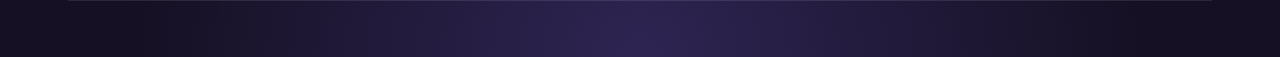
==== commit e6459654: "Wire homepage to consultation; 4 years tenure; views 6M; add Facebook; broaden services to all forei" ====
--- a/about.html
+++ b/about.html
@@ -3,17 +3,18 @@
 <head>
   <meta charset="utf-8"><meta name="viewport" content="width=device-width, initial-scale=1">
   <title>Про Hugo — журналіст, підприємець, засновник Hugo Media Group</title>
-  <meta name="description" content="Hugo — міжнародний журналіст (IFJ · IPC), підприємець і засновник Hugo Media Group. За 3 роки з нуля — бізнес, 1000+ клієнтів і компанія з легалізації, без платної реклами.">
+  <meta name="description" content="Hugo — міжнародний журналіст (IFJ · IPC), підприємець і засновник Hugo Media Group. За 4 роки з нуля — бізнес, 1000+ клієнтів і компанія з легалізації, без платної реклами.">
   <meta name="theme-color" content="#09090f"><link rel="canonical" href="https://hugosite-lac.vercel.app/about.html">
   <meta property="og:type" content="website"><meta property="og:site_name" content="Hugo Media Group"><meta property="og:title" content="Про Hugo — журналіст, підприємець, засновник Hugo Media Group"><meta property="og:description" content="Hugo — міжнародний журналіст (IFJ · IPC), підприємець і засновник Hugo Media Group. Бізнес, контент, особистий бренд і медіа без платної реклами."><meta property="og:url" content="https://hugosite-lac.vercel.app/about.html"><meta property="og:image" content="https://hugosite-lac.vercel.app/hugo-hero.jpg"><meta name="twitter:card" content="summary_large_image">
   <link rel="preconnect" href="https://fonts.googleapis.com"><link rel="preconnect" href="https://fonts.gstatic.com" crossorigin><link href="https://fonts.googleapis.com/css2?family=Manrope:wght@400;500;600;700;800&display=swap" rel="stylesheet">
   <link rel="stylesheet" href="style.css?v=20260617-profile-restore-1"><link rel="stylesheet" href="about.css?v=20260618-about-value-1"><link rel="stylesheet" href="pages.css?v=20260618-business-bg-3"><link rel="stylesheet" href="brand-fixes.css?v=20260617-links-icons-1">
+  <style>.media-placeholder{display:grid;place-items:center;aspect-ratio:9/16;width:min(100%,360px);margin:30px auto 0;border:1px solid rgba(255,255,255,.14);border-radius:var(--radius);background:rgba(13,13,17,.72);color:rgba(245,243,240,.72);font-weight:800;letter-spacing:.02em;box-shadow:0 24px 80px rgba(0,0,0,.22)}</style>
 </head>
 <body data-page="about" class="visual-page portrait-page" style="--page-visual-bg: url('hugo-hero.jpg');">
   <main class="editorial-shell" aria-label="Про Hugo">
     <header class="editorial-topbar"><a class="brand" href="index.html" aria-label="Hugo Media Group"><span></span>Hugo Media Group</a><div class="editorial-nav"><a class="editorial-back" href="index.html" data-i18n="nav.home">На головну</a><div class="language-switcher" aria-label="Language switcher"><button type="button" data-lang="ua">UA</button><button type="button" data-lang="en">EN</button><button type="button" data-lang="pl">PL</button></div></div></header>
     <section class="editorial-hero" aria-labelledby="about-title"><div class="editorial-copy"><p class="kicker">Про мене</p><h1 id="about-title">Hugo</h1><p class="editorial-lead">Міжнародний журналіст (IFJ · IPC), підприємець, засновник Hugo Media Group.</p></div><figure class="editorial-photo"><img src="hugo-hero.jpg" alt="Hugo — засновник Hugo Media Group" width="1365" height="2048"></figure></section>
-    <article class="editorial-article about-main"><p>Мене звати Hugo. Я міжнародний журналіст (IFJ · IPC), підприємець і засновник Hugo Media Group.</p><p>За три роки я з нуля побудував у Європі бізнес у сфері електроніки з понад 1000 клієнтів і компанію з легалізації — без жодного євро на платну рекламу. Єдиний інструмент, який я використовував, — контент і особистий бренд.</p><p>Я розповідаю українцям у Польщі та Європі про те, з чим вони реально стикаються: документи, легалізацію, роботу, бізнес, гроші, адаптацію і правила системи. Говорю просто, чесно і від першої особи — без дистанції.</p><p>Сьогодні я будую таку саму медійну присутність для інших підприємців: контент, який створює довіру і приводить клієнтів. Бо люди не купують у компаній — люди купують у людей, яких бачать і яким довіряють.</p></article>
+    <article class="editorial-article about-main"><p>Мене звати Hugo. Я міжнародний журналіст (IFJ · IPC), підприємець і засновник Hugo Media Group.</p><p>За чотири роки я з нуля побудував у Європі бізнес у сфері електроніки з понад 1000 клієнтів і компанію з легалізації — без жодного євро на платну рекламу. Єдиний інструмент, який я використовував, — контент і особистий бренд.</p><p>Я розповідаю українцям у Польщі та Європі про те, з чим вони реально стикаються: документи, легалізацію, роботу, бізнес, гроші, адаптацію і правила системи. Говорю просто, чесно і від першої особи — без дистанції.</p><p>Сьогодні я будую таку саму медійну присутність для інших підприємців: контент, який створює довіру і приводить клієнтів. Бо люди не купують у компаній — люди купують у людей, яких бачать і яким довіряють.</p><!-- REPLACE: video --><div class="media-placeholder" aria-label="Відео буде додано">Відео — скоро</div></article>
     <section class="platform-value" aria-labelledby="useful-title"><div class="platform-section-heading"><p class="section-label">Фокус</p><h2 id="useful-title">Чим можу бути корисний</h2></div><div class="platform-value-grid"><a class="platform-value-card" href="consultation.html"><h3>Консультація</h3><p>Особистий розбір твоєї ситуації і план дій.</p></a><a class="platform-value-card" href="business.html"><h3>Реклама і контент для бізнесу</h3><p>Документальні відео, що продають.</p></a><a class="platform-value-card" href="legalization.html"><h3>Легалізація</h3><p>Документи і супровід через Axis Legalisation.</p></a></div></section>
     <section class="platform-unites" aria-labelledby="about-proof-title"><div class="platform-section-heading compact"><p class="section-label">Досвід</p><h2 id="about-proof-title">Доказ у дії</h2></div><div class="platform-unites-list"><p>100 000+ аудиторія · 1 000+ клієнтів · бізнес і медіа, побудовані через контент та особистий бренд без платної реклами.</p></div><a class="platform-value-cta" href="consultation.html">Записатись на консультацію</a></section>
   </main><div class="toast" role="status" aria-live="polite"></div><script src="script.js?v=20260618-consultation-1"></script>
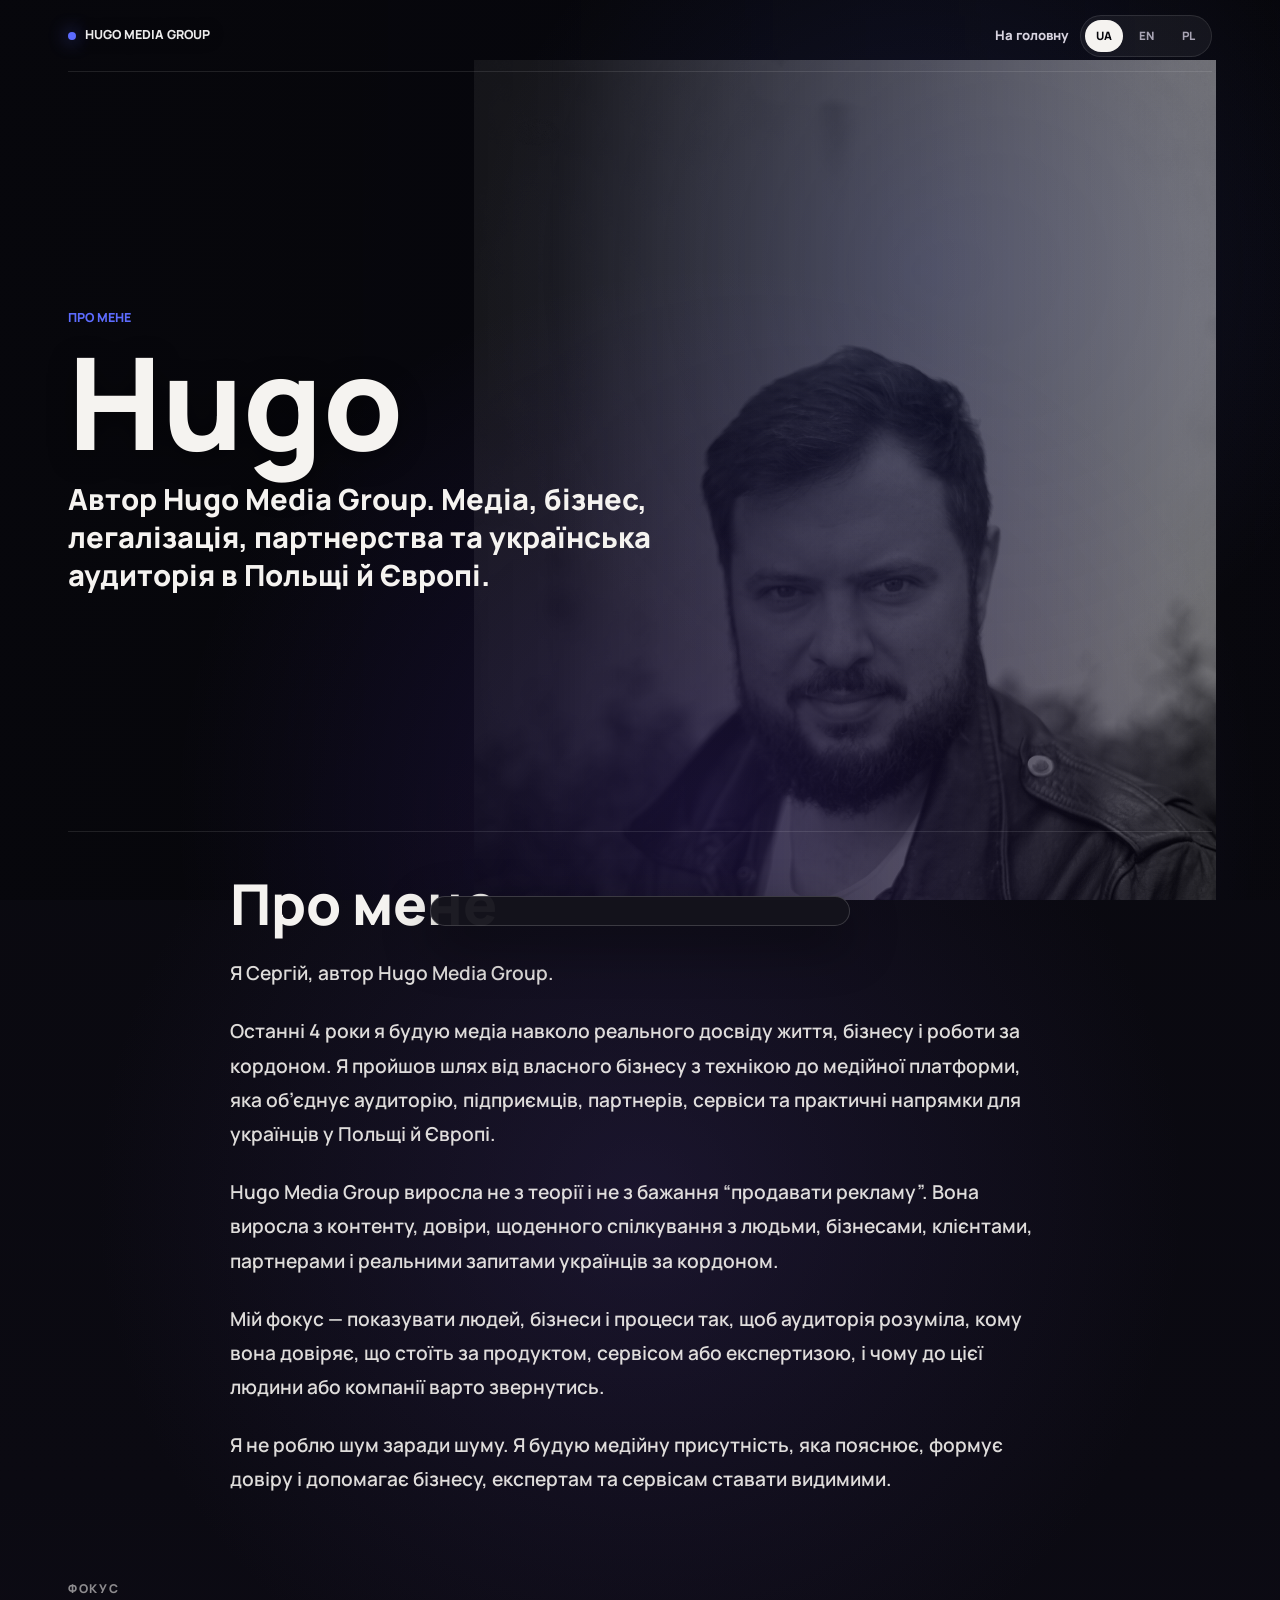
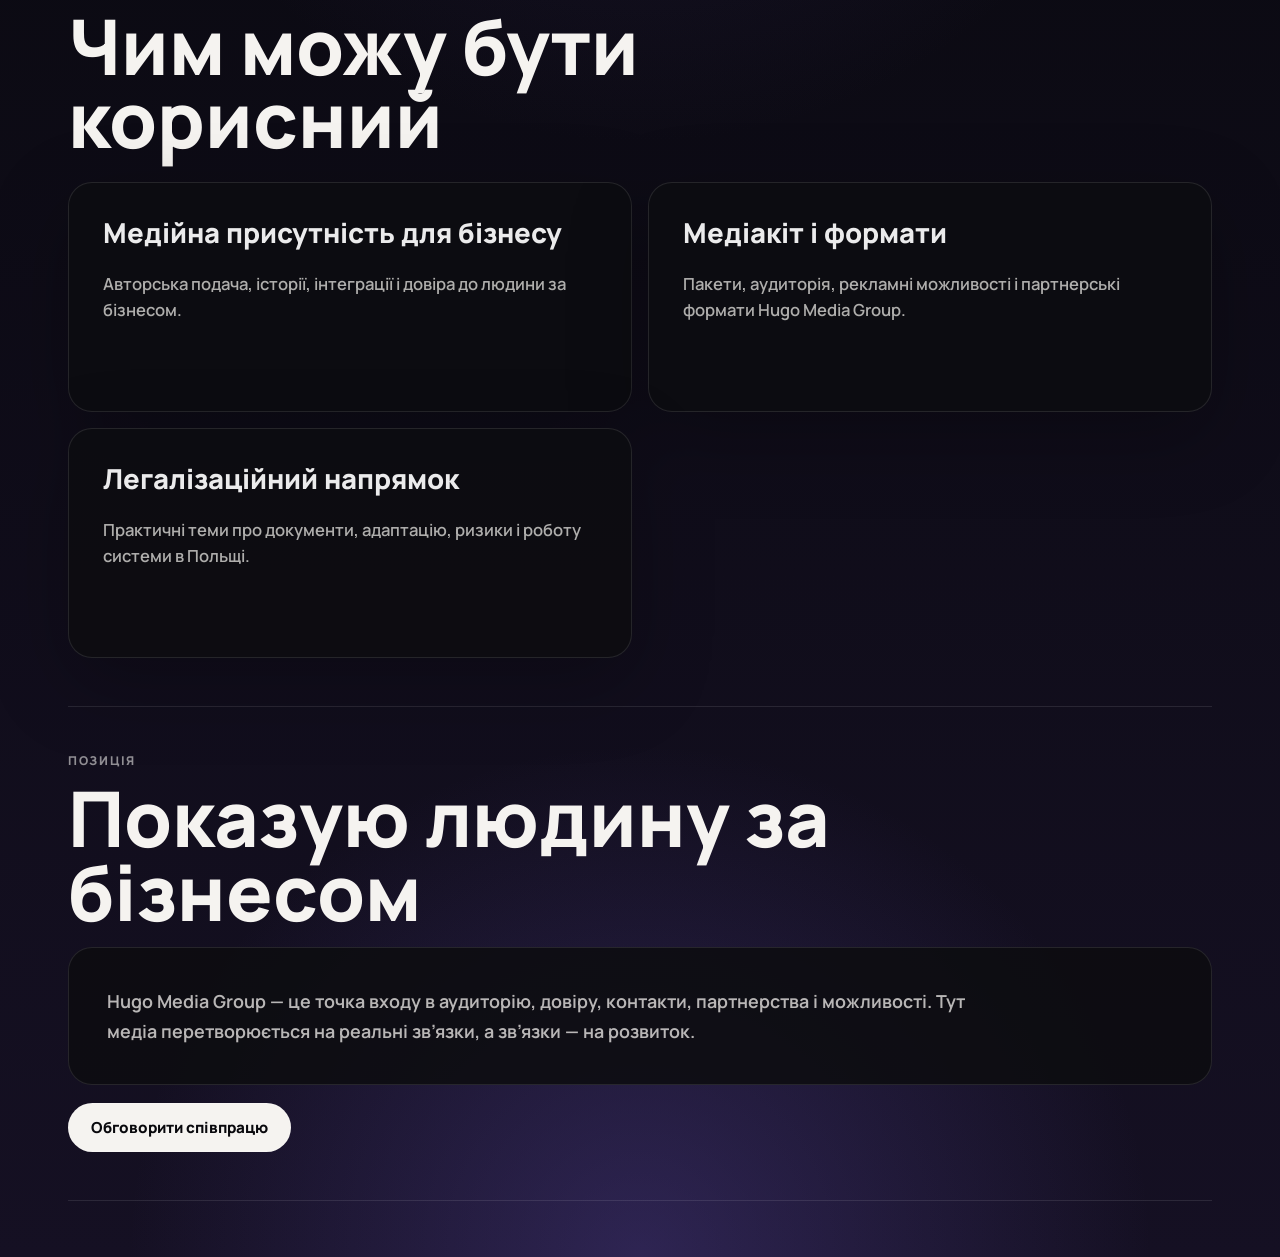
==== commit 54076399: "Apply final positioning fixes" ====
--- a/about.html
+++ b/about.html
@@ -2,21 +2,20 @@
 <html lang="uk">
 <head>
   <meta charset="utf-8"><meta name="viewport" content="width=device-width, initial-scale=1">
-  <title>Про Hugo — журналіст, підприємець, засновник Hugo Media Group</title>
-  <meta name="description" content="Hugo — міжнародний журналіст (IFJ · IPC), підприємець і засновник Hugo Media Group. За 4 роки з нуля — бізнес, 1000+ клієнтів і компанія з легалізації, без платної реклами.">
+  <title>Про Hugo — автор Hugo Media Group</title>
+  <meta name="description" content="Hugo — автор Hugo Media Group, медійної платформи про людей, бізнес і життя за кордоном. Медіа, бізнес, легалізація, довіра і українська аудиторія в Польщі та Європі.">
   <meta name="theme-color" content="#09090f"><link rel="canonical" href="https://hugosite-lac.vercel.app/about.html">
-  <meta property="og:type" content="website"><meta property="og:site_name" content="Hugo Media Group"><meta property="og:title" content="Про Hugo — журналіст, підприємець, засновник Hugo Media Group"><meta property="og:description" content="Hugo — міжнародний журналіст (IFJ · IPC), підприємець і засновник Hugo Media Group. Бізнес, контент, особистий бренд і медіа без платної реклами."><meta property="og:url" content="https://hugosite-lac.vercel.app/about.html"><meta property="og:image" content="https://hugosite-lac.vercel.app/hugo-hero.jpg"><meta name="twitter:card" content="summary_large_image">
+  <meta property="og:type" content="website"><meta property="og:site_name" content="Hugo Media Group"><meta property="og:title" content="Про Hugo — автор Hugo Media Group"><meta property="og:description" content="Авторська медійна платформа про людей, бізнес і життя за кордоном."><meta property="og:url" content="https://hugosite-lac.vercel.app/about.html"><meta property="og:image" content="https://hugosite-lac.vercel.app/hugo-hero.jpg"><meta name="twitter:card" content="summary_large_image">
   <link rel="preconnect" href="https://fonts.googleapis.com"><link rel="preconnect" href="https://fonts.gstatic.com" crossorigin><link href="https://fonts.googleapis.com/css2?family=Manrope:wght@400;500;600;700;800&display=swap" rel="stylesheet">
   <link rel="stylesheet" href="style.css?v=20260617-profile-restore-1"><link rel="stylesheet" href="about.css?v=20260618-about-value-1"><link rel="stylesheet" href="pages.css?v=20260618-business-bg-3"><link rel="stylesheet" href="brand-fixes.css?v=20260617-links-icons-1">
-  <style>.media-placeholder{display:grid;place-items:center;aspect-ratio:9/16;width:min(100%,360px);margin:30px auto 0;border:1px solid rgba(255,255,255,.14);border-radius:var(--radius);background:rgba(13,13,17,.72);color:rgba(245,243,240,.72);font-weight:800;letter-spacing:.02em;box-shadow:0 24px 80px rgba(0,0,0,.22)}</style>
 </head>
 <body data-page="about" class="visual-page portrait-page" style="--page-visual-bg: url('hugo-hero.jpg');">
   <main class="editorial-shell" aria-label="Про Hugo">
     <header class="editorial-topbar"><a class="brand" href="index.html" aria-label="Hugo Media Group"><span></span>Hugo Media Group</a><div class="editorial-nav"><a class="editorial-back" href="index.html" data-i18n="nav.home">На головну</a><div class="language-switcher" aria-label="Language switcher"><button type="button" data-lang="ua">UA</button><button type="button" data-lang="en">EN</button><button type="button" data-lang="pl">PL</button></div></div></header>
-    <section class="editorial-hero" aria-labelledby="about-title"><div class="editorial-copy"><p class="kicker">Про мене</p><h1 id="about-title">Hugo</h1><p class="editorial-lead">Міжнародний журналіст (IFJ · IPC), підприємець, засновник Hugo Media Group.</p></div><figure class="editorial-photo"><img src="hugo-hero.jpg" alt="Hugo — засновник Hugo Media Group" width="1365" height="2048"></figure></section>
-    <article class="editorial-article about-main"><p>Мене звати Hugo. Я міжнародний журналіст (IFJ · IPC), підприємець і засновник Hugo Media Group.</p><p>За чотири роки я з нуля побудував у Європі бізнес у сфері електроніки з понад 1000 клієнтів і компанію з легалізації — без жодного євро на платну рекламу. Єдиний інструмент, який я використовував, — контент і особистий бренд.</p><p>Я розповідаю українцям у Польщі та Європі про те, з чим вони реально стикаються: документи, легалізацію, роботу, бізнес, гроші, адаптацію і правила системи. Говорю просто, чесно і від першої особи — без дистанції.</p><p>Сьогодні я будую таку саму медійну присутність для інших підприємців: контент, який створює довіру і приводить клієнтів. Бо люди не купують у компаній — люди купують у людей, яких бачать і яким довіряють.</p><!-- REPLACE: video --><div class="media-placeholder" aria-label="Відео буде додано">Відео — скоро</div></article>
-    <section class="platform-value" aria-labelledby="useful-title"><div class="platform-section-heading"><p class="section-label">Фокус</p><h2 id="useful-title">Чим можу бути корисний</h2></div><div class="platform-value-grid"><a class="platform-value-card" href="consultation.html"><h3>Консультація</h3><p>Особистий розбір твоєї ситуації і план дій.</p></a><a class="platform-value-card" href="business.html"><h3>Реклама і контент для бізнесу</h3><p>Документальні відео, що продають.</p></a><a class="platform-value-card" href="legalization.html"><h3>Легалізація</h3><p>Документи і супровід через Axis Legalisation.</p></a></div></section>
-    <section class="platform-unites" aria-labelledby="about-proof-title"><div class="platform-section-heading compact"><p class="section-label">Досвід</p><h2 id="about-proof-title">Доказ у дії</h2></div><div class="platform-unites-list"><p>100 000+ аудиторія · 1 000+ клієнтів · бізнес і медіа, побудовані через контент та особистий бренд без платної реклами.</p></div><a class="platform-value-cta" href="consultation.html">Записатись на консультацію</a></section>
-  </main><div class="toast" role="status" aria-live="polite"></div><script src="script.js?v=20260618-consultation-1"></script>
+    <section class="editorial-hero" aria-labelledby="about-title"><div class="editorial-copy"><p class="kicker">Про мене</p><h1 id="about-title">Hugo</h1><p class="editorial-lead">Автор Hugo Media Group. Медіа, бізнес, легалізація, партнерства та українська аудиторія в Польщі й Європі.</p></div><figure class="editorial-photo"><img src="hugo-hero.jpg" alt="Hugo — автор Hugo Media Group" width="1365" height="2048"></figure></section>
+    <article class="editorial-article about-main"><h2>Про мене</h2><p>Я Сергій, автор Hugo Media Group.</p><p>Останні 4 роки я будую медіа навколо реального досвіду життя, бізнесу і роботи за кордоном. Я пройшов шлях від власного бізнесу з технікою до медійної платформи, яка об’єднує аудиторію, підприємців, партнерів, сервіси та практичні напрямки для українців у Польщі й Європі.</p><p>Hugo Media Group виросла не з теорії і не з бажання “продавати рекламу”. Вона виросла з контенту, довіри, щоденного спілкування з людьми, бізнесами, клієнтами, партнерами і реальними запитами українців за кордоном.</p><p>Мій фокус — показувати людей, бізнеси і процеси так, щоб аудиторія розуміла, кому вона довіряє, що стоїть за продуктом, сервісом або експертизою, і чому до цієї людини або компанії варто звернутись.</p><p>Я не роблю шум заради шуму. Я будую медійну присутність, яка пояснює, формує довіру і допомагає бізнесу, експертам та сервісам ставати видимими.</p></article>
+    <section class="platform-value" aria-labelledby="useful-title"><div class="platform-section-heading"><p class="section-label">Фокус</p><h2 id="useful-title">Чим можу бути корисний</h2></div><div class="platform-value-grid"><a class="platform-value-card" href="business.html"><h3>Медійна присутність для бізнесу</h3><p>Авторська подача, історії, інтеграції і довіра до людини за бізнесом.</p></a><a class="platform-value-card" href="media-kit.html"><h3>Медіакіт і формати</h3><p>Пакети, аудиторія, рекламні можливості і партнерські формати Hugo Media Group.</p></a><a class="platform-value-card" href="legalization.html"><h3>Легалізаційний напрямок</h3><p>Практичні теми про документи, адаптацію, ризики і роботу системи в Польщі.</p></a></div></section>
+    <section class="platform-unites" aria-labelledby="about-proof-title"><div class="platform-section-heading compact"><p class="section-label">Позиція</p><h2 id="about-proof-title">Показую людину за бізнесом</h2></div><div class="platform-unites-list"><p>Hugo Media Group — це точка входу в аудиторію, довіру, контакти, партнерства і можливості. Тут медіа перетворюється на реальні зв’язки, а зв’язки — на розвиток.</p></div><a class="platform-value-cta" href="https://t.me/Hugo_media" target="_blank" rel="noopener noreferrer">Обговорити співпрацю</a></section>
+  </main><div class="toast" role="status" aria-live="polite"></div><script src="script.js?v=20260619-final-positioning-1"></script>
 </body>
 </html>
--- a/pages.css
+++ b/pages.css
@@ -101,6 +101,29 @@
     radial-gradient(circle at 70% 34%, rgba(93, 108, 255, 0.16), transparent 30rem),
     radial-gradient(circle at 56% 86%, rgba(116, 71, 255, 0.12), transparent 38rem),
     linear-gradient(90deg, rgba(7, 7, 12, 0.98) 0%, rgba(7, 7, 12, 0.82) 48%, rgba(7, 7, 12, 0.42) 100%);
+}
+
+.bg-video {
+  position: fixed;
+  inset: 0;
+  width: 100%;
+  height: 100%;
+  object-fit: cover;
+  z-index: -2;
+}
+
+.bg-video-overlay {
+  position: fixed;
+  inset: 0;
+  z-index: -1;
+  background: rgba(9, 9, 15, 0.6);
+}
+
+main,
+.content,
+.page {
+  position: relative;
+  z-index: 1;
 }
 
 .logo-page .editorial-hero,
@@ -318,6 +341,10 @@
   display: grid;
   gap: 12px;
   margin: 28px auto 0;
+}
+
+@media (prefers-reduced-motion: reduce) {
+  .bg-video { display: none; }
 }
 
 @media (max-width: 900px) {
--- a/brand-fixes.css
+++ b/brand-fixes.css
@@ -38,3 +38,149 @@
 .editorial-logo img {
   filter: grayscale(1) contrast(1.08);
 }
+
+.video-page,
+.split-page {
+  position: relative;
+  isolation: isolate;
+}
+
+.video-page .editorial-hero,
+.split-page .editorial-hero {
+  min-height: min(760px, calc(100svh - 96px));
+  grid-template-columns: minmax(0, 760px);
+  align-items: center;
+}
+
+.video-page .editorial-copy,
+.split-page .editorial-copy {
+  max-width: 760px;
+}
+
+.video-page .editorial-photo,
+.split-page .editorial-logo,
+.split-page .editorial-photo {
+  display: none;
+}
+
+.split-page::before,
+.split-page::after {
+  content: none !important;
+}
+
+body[data-page="business"] .bg-video-overlay {
+  background: rgba(9, 9, 15, 0.72);
+}
+
+.split-bg {
+  position: fixed;
+  inset: 0;
+  z-index: -3;
+  overflow: hidden;
+  background: #09090f;
+}
+
+.split-bg__logo {
+  position: absolute;
+  top: 0;
+  bottom: 0;
+  left: 0;
+  width: 50%;
+  background-color: #f5f3f0;
+  background-image: var(--brand-logo-bg);
+  background-position: center;
+  background-size: min(78%, 620px) auto;
+  background-repeat: no-repeat;
+}
+
+.split-bg__video {
+  position: absolute;
+  top: 0;
+  right: 0;
+  bottom: 0;
+  width: 50%;
+  height: 100%;
+  object-fit: cover;
+  filter: grayscale(0.35) contrast(1.08) brightness(1.08);
+}
+
+.split-bg__blend {
+  position: absolute;
+  inset: 0;
+  pointer-events: none;
+  background: linear-gradient(90deg,
+    rgba(9, 9, 15, 0) 0%,
+    rgba(9, 9, 15, 0) 41%,
+    rgba(9, 9, 15, 0.55) 49%,
+    rgba(9, 9, 15, 0.24) 57%,
+    rgba(9, 9, 15, 0) 66%);
+}
+
+.split-bg__tint {
+  position: absolute;
+  inset: 0;
+  pointer-events: none;
+  background: linear-gradient(90deg,
+    rgba(9, 9, 15, 0.2) 0%,
+    rgba(9, 9, 15, 0.16) 38%,
+    rgba(9, 9, 15, 0.26) 52%,
+    rgba(9, 9, 15, 0.34) 100%);
+}
+
+@media (prefers-reduced-motion: reduce) {
+  video[class*="bg"] {
+    display: none;
+  }
+}
+
+@media (max-width: 900px) {
+  .video-page .editorial-hero,
+  .split-page .editorial-hero {
+    min-height: auto;
+    grid-template-columns: 1fr;
+    padding-top: 170px;
+  }
+}
+
+@media (max-width: 768px) {
+  .split-bg__logo {
+    top: auto;
+    right: 0;
+    bottom: 0;
+    left: 0;
+    width: 100%;
+    height: 50%;
+    background-size: min(72%, 520px) auto;
+  }
+
+  .split-bg__video {
+    top: 0;
+    right: 0;
+    left: 0;
+    width: 100%;
+    height: 50%;
+  }
+
+  .split-bg__blend {
+    background: linear-gradient(180deg,
+      rgba(9, 9, 15, 0) 0%,
+      rgba(9, 9, 15, 0) 38%,
+      rgba(9, 9, 15, 0.5) 50%,
+      rgba(9, 9, 15, 0.16) 62%,
+      rgba(9, 9, 15, 0) 100%);
+  }
+
+  .split-bg__tint {
+    background: linear-gradient(180deg,
+      rgba(9, 9, 15, 0.26) 0%,
+      rgba(9, 9, 15, 0.32) 50%,
+      rgba(9, 9, 15, 0.14) 100%);
+  }
+}
+
+@media (max-width: 520px) {
+  .video-page .editorial-hero,
+  .split-page .editorial-hero {
+    padding-top: 155px;
+  }
+}
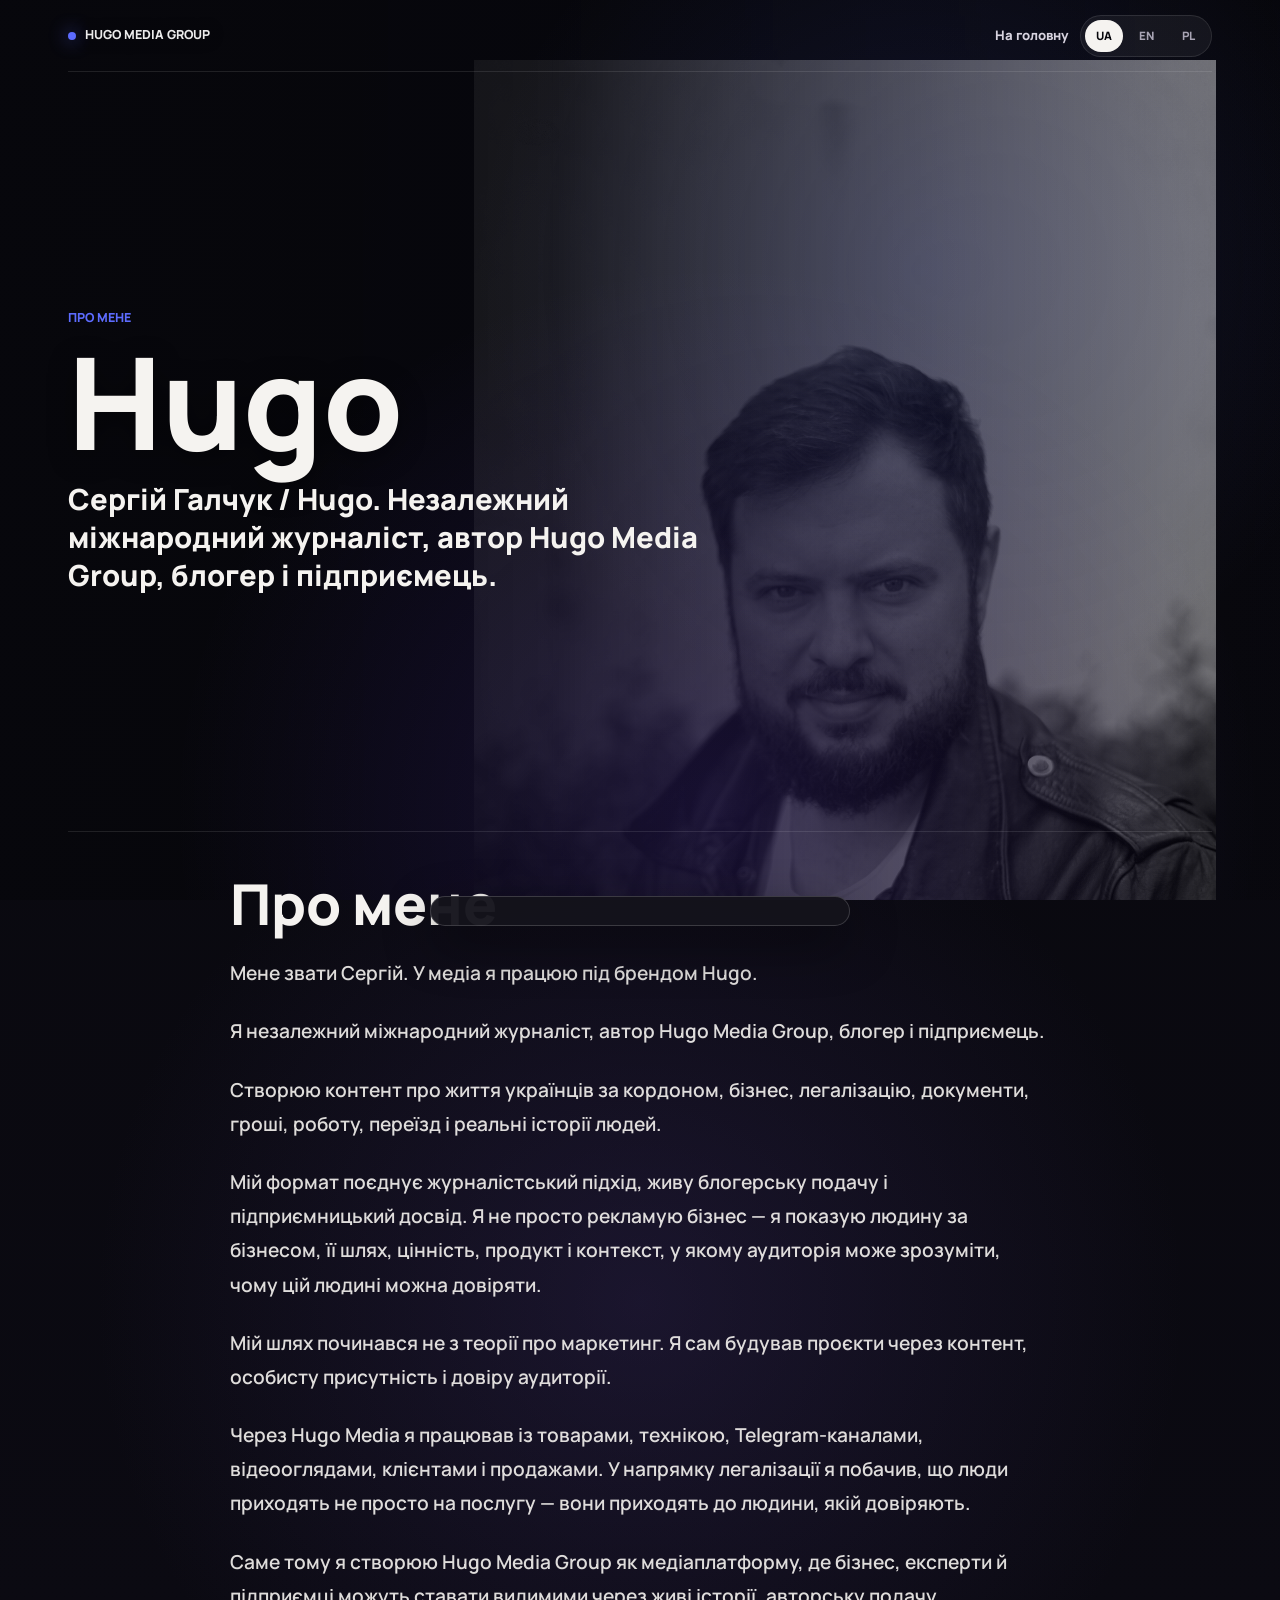
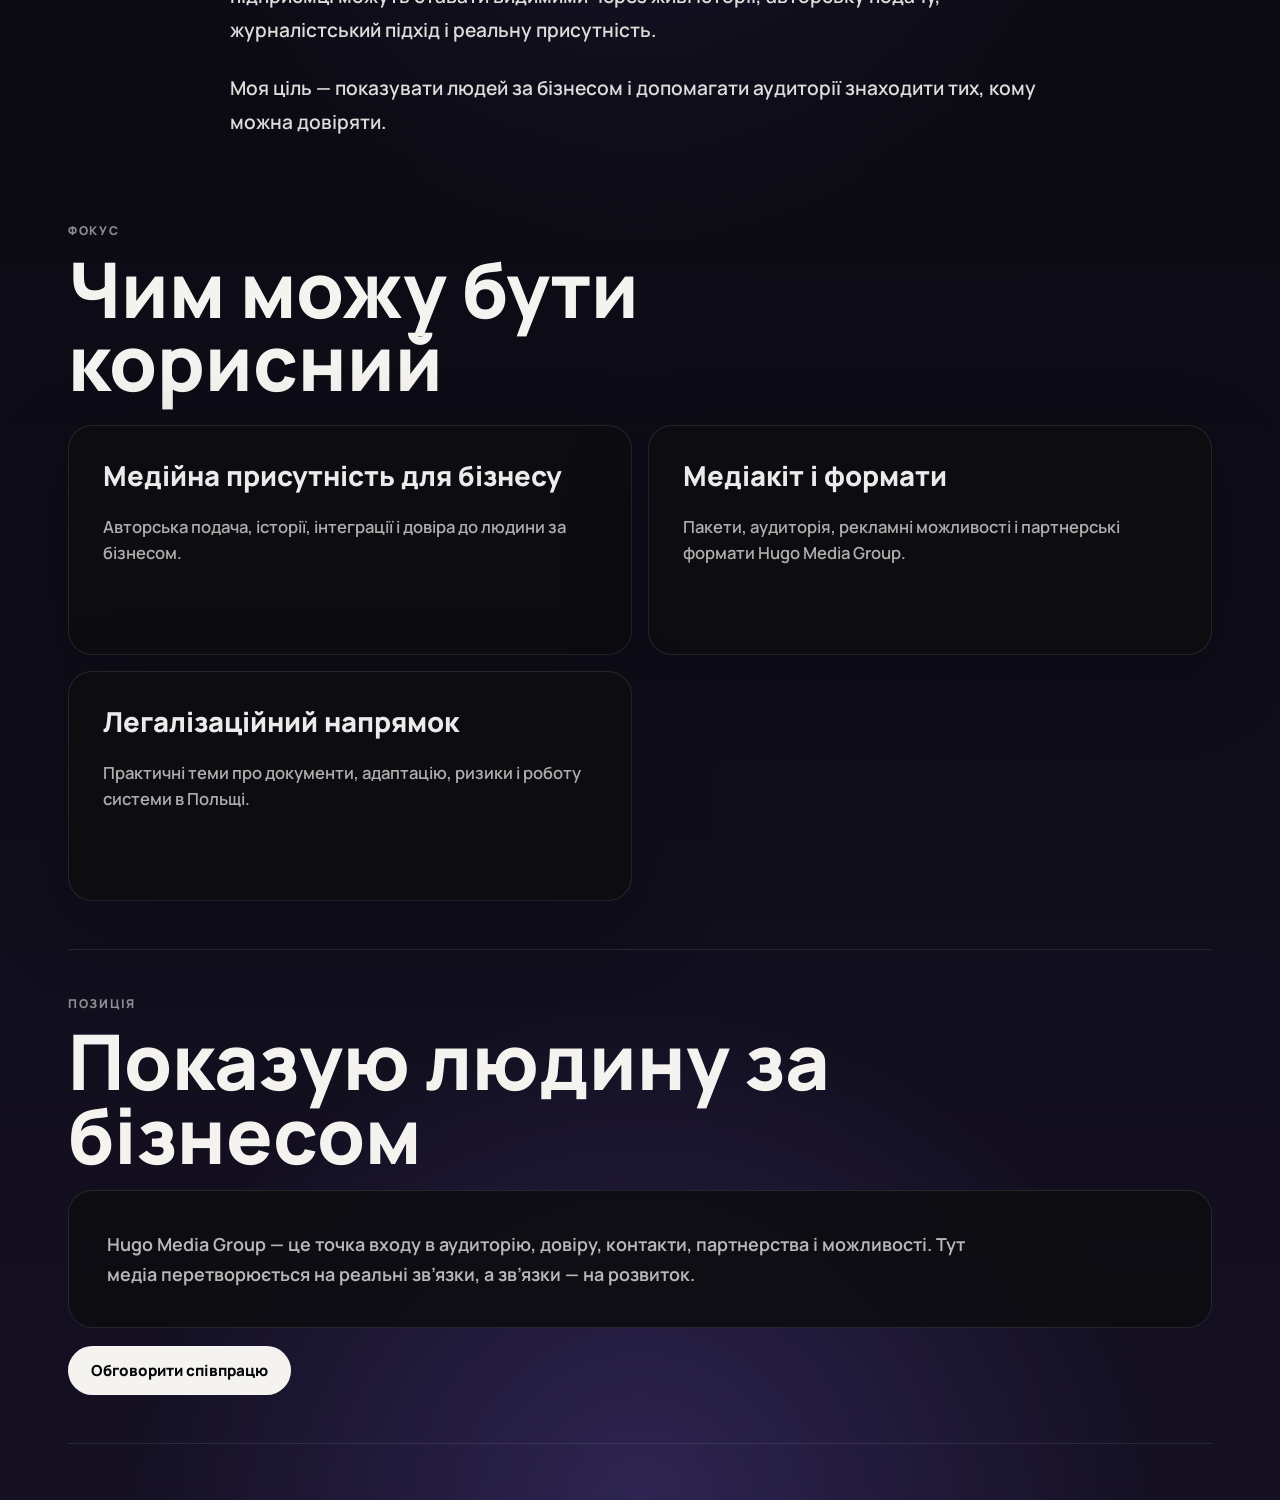
==== commit f2a55126: "Add journalist status and final media metrics" ====
--- a/about.html
+++ b/about.html
@@ -2,20 +2,20 @@
 <html lang="uk">
 <head>
   <meta charset="utf-8"><meta name="viewport" content="width=device-width, initial-scale=1">
-  <title>Про Hugo — автор Hugo Media Group</title>
-  <meta name="description" content="Hugo — автор Hugo Media Group, медійної платформи про людей, бізнес і життя за кордоном. Медіа, бізнес, легалізація, довіра і українська аудиторія в Польщі та Європі.">
+  <title>Про Hugo — незалежний міжнародний журналіст і автор Hugo Media Group</title>
+  <meta name="description" content="Сергій Галчук / Hugo — незалежний міжнародний журналіст, автор Hugo Media Group, блогер і підприємець. Медіа, бізнес, легалізація, довіра і живі історії українців за кордоном.">
   <meta name="theme-color" content="#09090f"><link rel="canonical" href="https://hugosite-lac.vercel.app/about.html">
-  <meta property="og:type" content="website"><meta property="og:site_name" content="Hugo Media Group"><meta property="og:title" content="Про Hugo — автор Hugo Media Group"><meta property="og:description" content="Авторська медійна платформа про людей, бізнес і життя за кордоном."><meta property="og:url" content="https://hugosite-lac.vercel.app/about.html"><meta property="og:image" content="https://hugosite-lac.vercel.app/hugo-hero.jpg"><meta name="twitter:card" content="summary_large_image">
+  <meta property="og:type" content="website"><meta property="og:site_name" content="Hugo Media Group"><meta property="og:title" content="Про Hugo — незалежний міжнародний журналіст і автор Hugo Media Group"><meta property="og:description" content="Авторська медійна платформа про людей, бізнес і життя за кордоном."><meta property="og:url" content="https://hugosite-lac.vercel.app/about.html"><meta property="og:image" content="https://hugosite-lac.vercel.app/hugo-hero.jpg"><meta name="twitter:card" content="summary_large_image">
   <link rel="preconnect" href="https://fonts.googleapis.com"><link rel="preconnect" href="https://fonts.gstatic.com" crossorigin><link href="https://fonts.googleapis.com/css2?family=Manrope:wght@400;500;600;700;800&display=swap" rel="stylesheet">
   <link rel="stylesheet" href="style.css?v=20260617-profile-restore-1"><link rel="stylesheet" href="about.css?v=20260618-about-value-1"><link rel="stylesheet" href="pages.css?v=20260618-business-bg-3"><link rel="stylesheet" href="brand-fixes.css?v=20260617-links-icons-1">
 </head>
 <body data-page="about" class="visual-page portrait-page" style="--page-visual-bg: url('hugo-hero.jpg');">
   <main class="editorial-shell" aria-label="Про Hugo">
     <header class="editorial-topbar"><a class="brand" href="index.html" aria-label="Hugo Media Group"><span></span>Hugo Media Group</a><div class="editorial-nav"><a class="editorial-back" href="index.html" data-i18n="nav.home">На головну</a><div class="language-switcher" aria-label="Language switcher"><button type="button" data-lang="ua">UA</button><button type="button" data-lang="en">EN</button><button type="button" data-lang="pl">PL</button></div></div></header>
-    <section class="editorial-hero" aria-labelledby="about-title"><div class="editorial-copy"><p class="kicker">Про мене</p><h1 id="about-title">Hugo</h1><p class="editorial-lead">Автор Hugo Media Group. Медіа, бізнес, легалізація, партнерства та українська аудиторія в Польщі й Європі.</p></div><figure class="editorial-photo"><img src="hugo-hero.jpg" alt="Hugo — автор Hugo Media Group" width="1365" height="2048"></figure></section>
-    <article class="editorial-article about-main"><h2>Про мене</h2><p>Я Сергій, автор Hugo Media Group.</p><p>Останні 4 роки я будую медіа навколо реального досвіду життя, бізнесу і роботи за кордоном. Я пройшов шлях від власного бізнесу з технікою до медійної платформи, яка об’єднує аудиторію, підприємців, партнерів, сервіси та практичні напрямки для українців у Польщі й Європі.</p><p>Hugo Media Group виросла не з теорії і не з бажання “продавати рекламу”. Вона виросла з контенту, довіри, щоденного спілкування з людьми, бізнесами, клієнтами, партнерами і реальними запитами українців за кордоном.</p><p>Мій фокус — показувати людей, бізнеси і процеси так, щоб аудиторія розуміла, кому вона довіряє, що стоїть за продуктом, сервісом або експертизою, і чому до цієї людини або компанії варто звернутись.</p><p>Я не роблю шум заради шуму. Я будую медійну присутність, яка пояснює, формує довіру і допомагає бізнесу, експертам та сервісам ставати видимими.</p></article>
+    <section class="editorial-hero" aria-labelledby="about-title"><div class="editorial-copy"><p class="kicker">Про мене</p><h1 id="about-title">Hugo</h1><p class="editorial-lead">Сергій Галчук / Hugo. Незалежний міжнародний журналіст, автор Hugo Media Group, блогер і підприємець.</p></div><figure class="editorial-photo"><img src="hugo-hero.jpg" alt="Hugo — автор Hugo Media Group" width="1365" height="2048"></figure></section>
+    <article class="editorial-article about-main"><h2>Про мене</h2><p>Мене звати Сергій. У медіа я працюю під брендом Hugo.</p><p>Я незалежний міжнародний журналіст, автор Hugo Media Group, блогер і підприємець.</p><p>Створюю контент про життя українців за кордоном, бізнес, легалізацію, документи, гроші, роботу, переїзд і реальні історії людей.</p><p>Мій формат поєднує журналістський підхід, живу блогерську подачу і підприємницький досвід. Я не просто рекламую бізнес — я показую людину за бізнесом, її шлях, цінність, продукт і контекст, у якому аудиторія може зрозуміти, чому цій людині можна довіряти.</p><p>Мій шлях починався не з теорії про маркетинг. Я сам будував проєкти через контент, особисту присутність і довіру аудиторії.</p><p>Через Hugo Media я працював із товарами, технікою, Telegram-каналами, відеооглядами, клієнтами і продажами. У напрямку легалізації я побачив, що люди приходять не просто на послугу — вони приходять до людини, якій довіряють.</p><p>Саме тому я створюю Hugo Media Group як медіаплатформу, де бізнес, експерти й підприємці можуть ставати видимими через живі історії, авторську подачу, журналістський підхід і реальну присутність.</p><p>Моя ціль — показувати людей за бізнесом і допомагати аудиторії знаходити тих, кому можна довіряти.</p></article>
     <section class="platform-value" aria-labelledby="useful-title"><div class="platform-section-heading"><p class="section-label">Фокус</p><h2 id="useful-title">Чим можу бути корисний</h2></div><div class="platform-value-grid"><a class="platform-value-card" href="business.html"><h3>Медійна присутність для бізнесу</h3><p>Авторська подача, історії, інтеграції і довіра до людини за бізнесом.</p></a><a class="platform-value-card" href="media-kit.html"><h3>Медіакіт і формати</h3><p>Пакети, аудиторія, рекламні можливості і партнерські формати Hugo Media Group.</p></a><a class="platform-value-card" href="legalization.html"><h3>Легалізаційний напрямок</h3><p>Практичні теми про документи, адаптацію, ризики і роботу системи в Польщі.</p></a></div></section>
     <section class="platform-unites" aria-labelledby="about-proof-title"><div class="platform-section-heading compact"><p class="section-label">Позиція</p><h2 id="about-proof-title">Показую людину за бізнесом</h2></div><div class="platform-unites-list"><p>Hugo Media Group — це точка входу в аудиторію, довіру, контакти, партнерства і можливості. Тут медіа перетворюється на реальні зв’язки, а зв’язки — на розвиток.</p></div><a class="platform-value-cta" href="https://t.me/Hugo_media" target="_blank" rel="noopener noreferrer">Обговорити співпрацю</a></section>
-  </main><div class="toast" role="status" aria-live="polite"></div><script src="script.js?v=20260619-final-positioning-1"></script>
+  </main><div class="toast" role="status" aria-live="polite"></div><script src="script.js?v=20260619-journalist-final-1"></script>
 </body>
 </html>
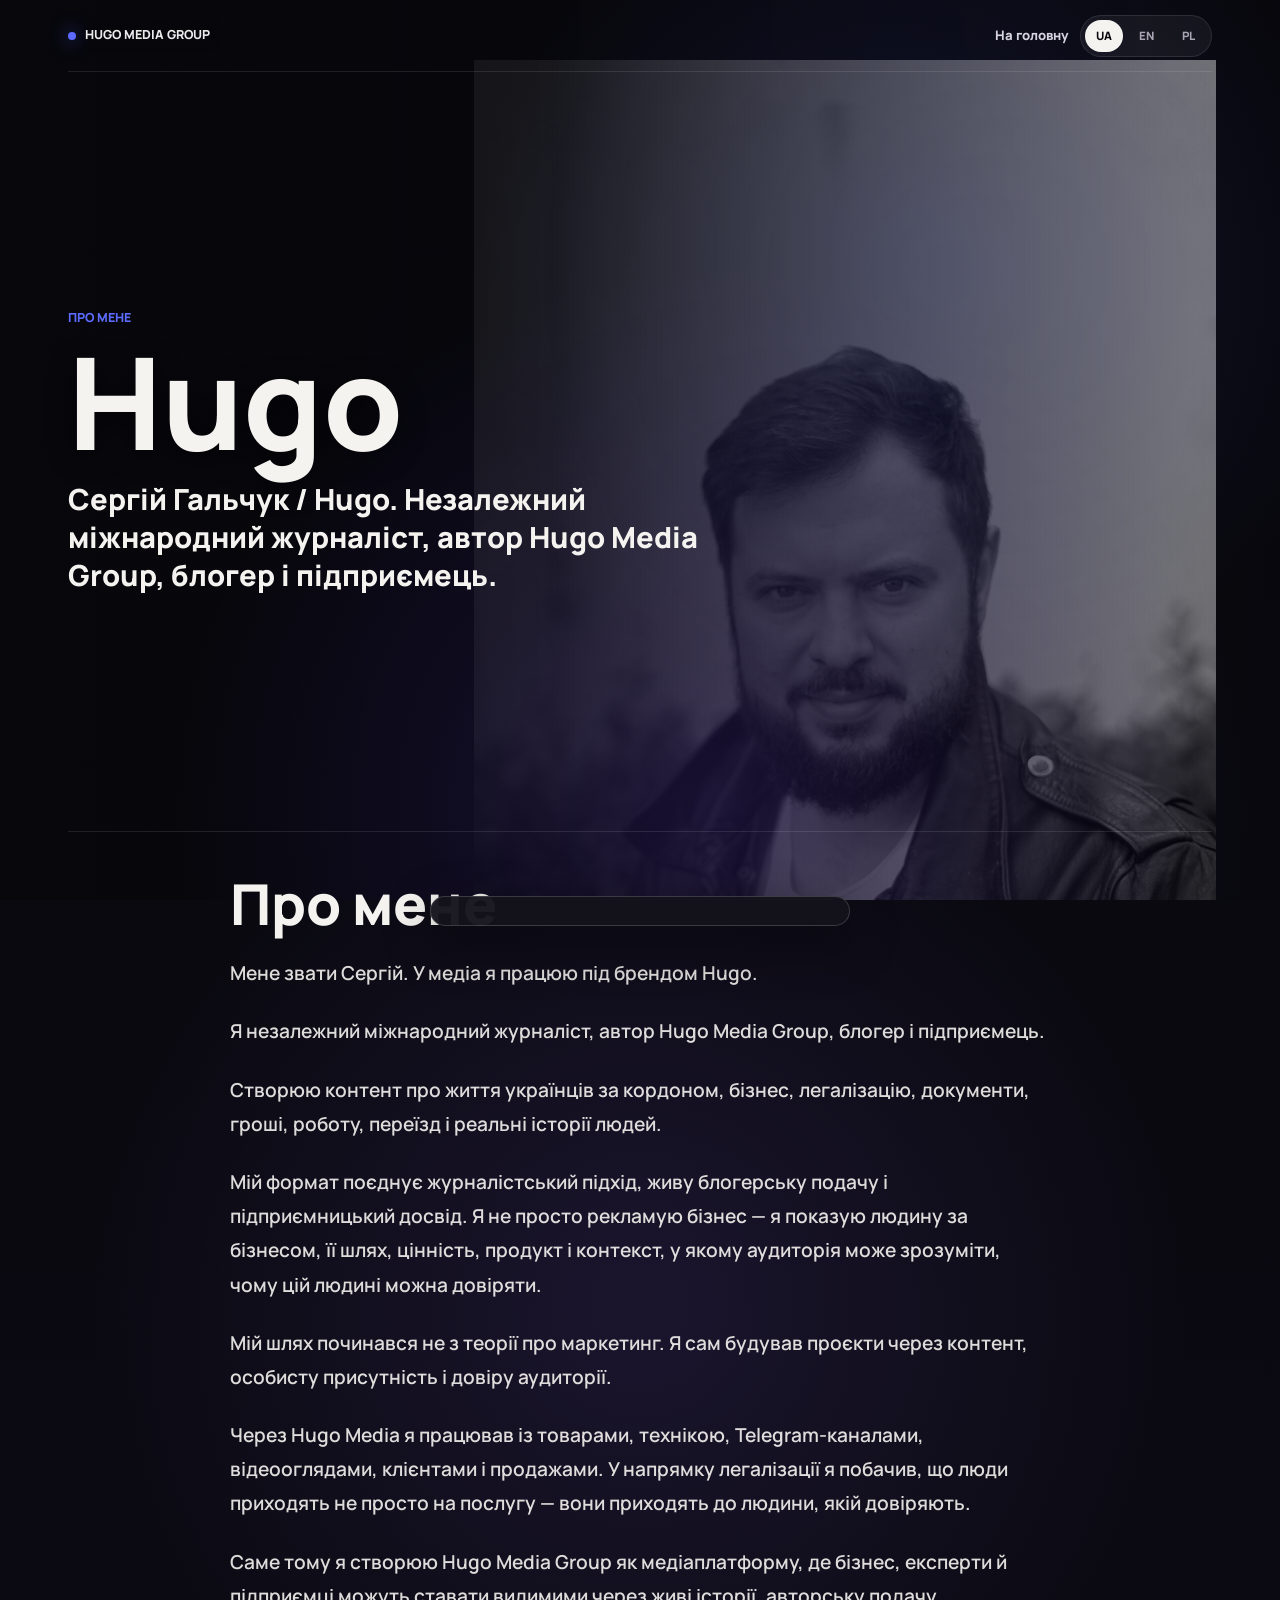
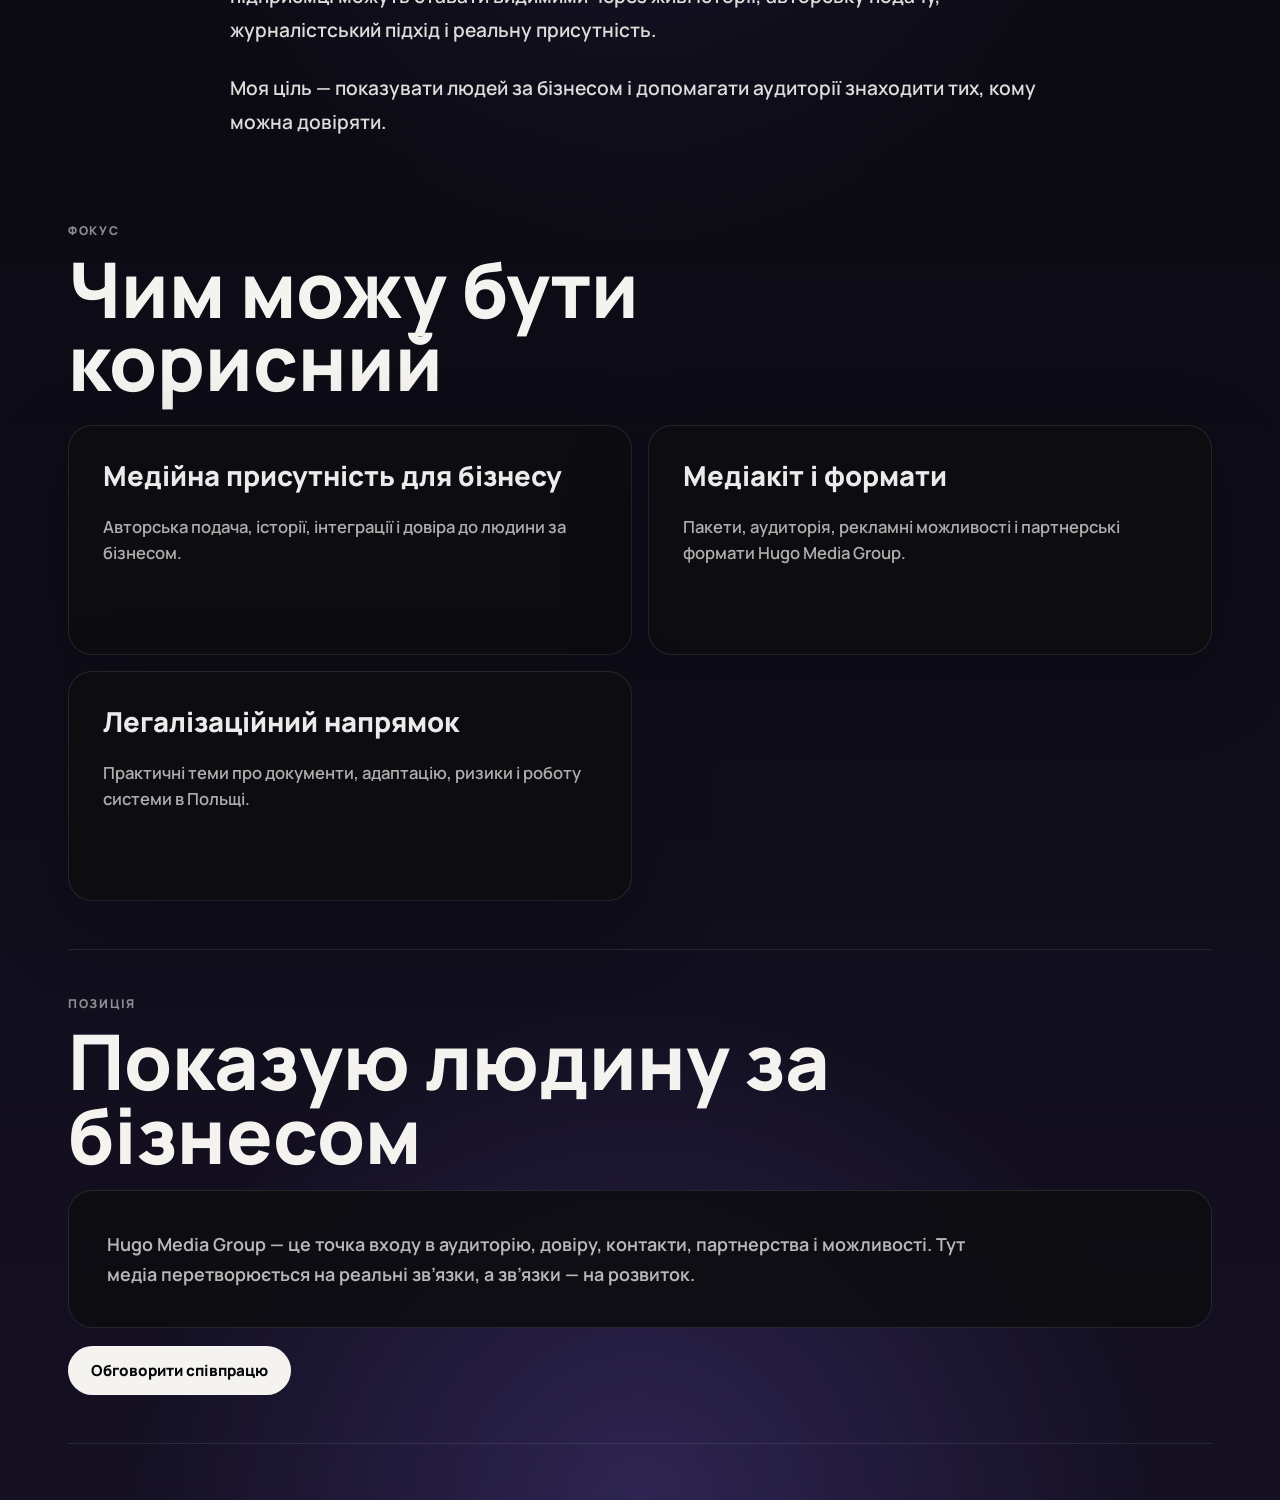
==== commit fa4f6e37: "Fix Sergey name spelling on about page" ====
--- a/about.html
+++ b/about.html
@@ -3,7 +3,7 @@
 <head>
   <meta charset="utf-8"><meta name="viewport" content="width=device-width, initial-scale=1">
   <title>Про Hugo — незалежний міжнародний журналіст і автор Hugo Media Group</title>
-  <meta name="description" content="Сергій Галчук / Hugo — незалежний міжнародний журналіст, автор Hugo Media Group, блогер і підприємець. Медіа, бізнес, легалізація, довіра і живі історії українців за кордоном.">
+  <meta name="description" content="Сергій Гальчук / Hugo — незалежний міжнародний журналіст, автор Hugo Media Group, блогер і підприємець. Медіа, бізнес, легалізація, довіра і живі історії українців за кордоном.">
   <meta name="theme-color" content="#09090f"><link rel="canonical" href="https://hugosite-lac.vercel.app/about.html">
   <meta property="og:type" content="website"><meta property="og:site_name" content="Hugo Media Group"><meta property="og:title" content="Про Hugo — незалежний міжнародний журналіст і автор Hugo Media Group"><meta property="og:description" content="Авторська медійна платформа про людей, бізнес і життя за кордоном."><meta property="og:url" content="https://hugosite-lac.vercel.app/about.html"><meta property="og:image" content="https://hugosite-lac.vercel.app/hugo-hero.jpg"><meta name="twitter:card" content="summary_large_image">
   <link rel="preconnect" href="https://fonts.googleapis.com"><link rel="preconnect" href="https://fonts.gstatic.com" crossorigin><link href="https://fonts.googleapis.com/css2?family=Manrope:wght@400;500;600;700;800&display=swap" rel="stylesheet">
@@ -12,7 +12,7 @@
 <body data-page="about" class="visual-page portrait-page" style="--page-visual-bg: url('hugo-hero.jpg');">
   <main class="editorial-shell" aria-label="Про Hugo">
     <header class="editorial-topbar"><a class="brand" href="index.html" aria-label="Hugo Media Group"><span></span>Hugo Media Group</a><div class="editorial-nav"><a class="editorial-back" href="index.html" data-i18n="nav.home">На головну</a><div class="language-switcher" aria-label="Language switcher"><button type="button" data-lang="ua">UA</button><button type="button" data-lang="en">EN</button><button type="button" data-lang="pl">PL</button></div></div></header>
-    <section class="editorial-hero" aria-labelledby="about-title"><div class="editorial-copy"><p class="kicker">Про мене</p><h1 id="about-title">Hugo</h1><p class="editorial-lead">Сергій Галчук / Hugo. Незалежний міжнародний журналіст, автор Hugo Media Group, блогер і підприємець.</p></div><figure class="editorial-photo"><img src="hugo-hero.jpg" alt="Hugo — автор Hugo Media Group" width="1365" height="2048"></figure></section>
+    <section class="editorial-hero" aria-labelledby="about-title"><div class="editorial-copy"><p class="kicker">Про мене</p><h1 id="about-title">Hugo</h1><p class="editorial-lead">Сергій Гальчук / Hugo. Незалежний міжнародний журналіст, автор Hugo Media Group, блогер і підприємець.</p></div><figure class="editorial-photo"><img src="hugo-hero.jpg" alt="Hugo — автор Hugo Media Group" width="1365" height="2048"></figure></section>
     <article class="editorial-article about-main"><h2>Про мене</h2><p>Мене звати Сергій. У медіа я працюю під брендом Hugo.</p><p>Я незалежний міжнародний журналіст, автор Hugo Media Group, блогер і підприємець.</p><p>Створюю контент про життя українців за кордоном, бізнес, легалізацію, документи, гроші, роботу, переїзд і реальні історії людей.</p><p>Мій формат поєднує журналістський підхід, живу блогерську подачу і підприємницький досвід. Я не просто рекламую бізнес — я показую людину за бізнесом, її шлях, цінність, продукт і контекст, у якому аудиторія може зрозуміти, чому цій людині можна довіряти.</p><p>Мій шлях починався не з теорії про маркетинг. Я сам будував проєкти через контент, особисту присутність і довіру аудиторії.</p><p>Через Hugo Media я працював із товарами, технікою, Telegram-каналами, відеооглядами, клієнтами і продажами. У напрямку легалізації я побачив, що люди приходять не просто на послугу — вони приходять до людини, якій довіряють.</p><p>Саме тому я створюю Hugo Media Group як медіаплатформу, де бізнес, експерти й підприємці можуть ставати видимими через живі історії, авторську подачу, журналістський підхід і реальну присутність.</p><p>Моя ціль — показувати людей за бізнесом і допомагати аудиторії знаходити тих, кому можна довіряти.</p></article>
     <section class="platform-value" aria-labelledby="useful-title"><div class="platform-section-heading"><p class="section-label">Фокус</p><h2 id="useful-title">Чим можу бути корисний</h2></div><div class="platform-value-grid"><a class="platform-value-card" href="business.html"><h3>Медійна присутність для бізнесу</h3><p>Авторська подача, історії, інтеграції і довіра до людини за бізнесом.</p></a><a class="platform-value-card" href="media-kit.html"><h3>Медіакіт і формати</h3><p>Пакети, аудиторія, рекламні можливості і партнерські формати Hugo Media Group.</p></a><a class="platform-value-card" href="legalization.html"><h3>Легалізаційний напрямок</h3><p>Практичні теми про документи, адаптацію, ризики і роботу системи в Польщі.</p></a></div></section>
     <section class="platform-unites" aria-labelledby="about-proof-title"><div class="platform-section-heading compact"><p class="section-label">Позиція</p><h2 id="about-proof-title">Показую людину за бізнесом</h2></div><div class="platform-unites-list"><p>Hugo Media Group — це точка входу в аудиторію, довіру, контакти, партнерства і можливості. Тут медіа перетворюється на реальні зв’язки, а зв’язки — на розвиток.</p></div><a class="platform-value-cta" href="https://t.me/Hugo_media" target="_blank" rel="noopener noreferrer">Обговорити співпрацю</a></section>
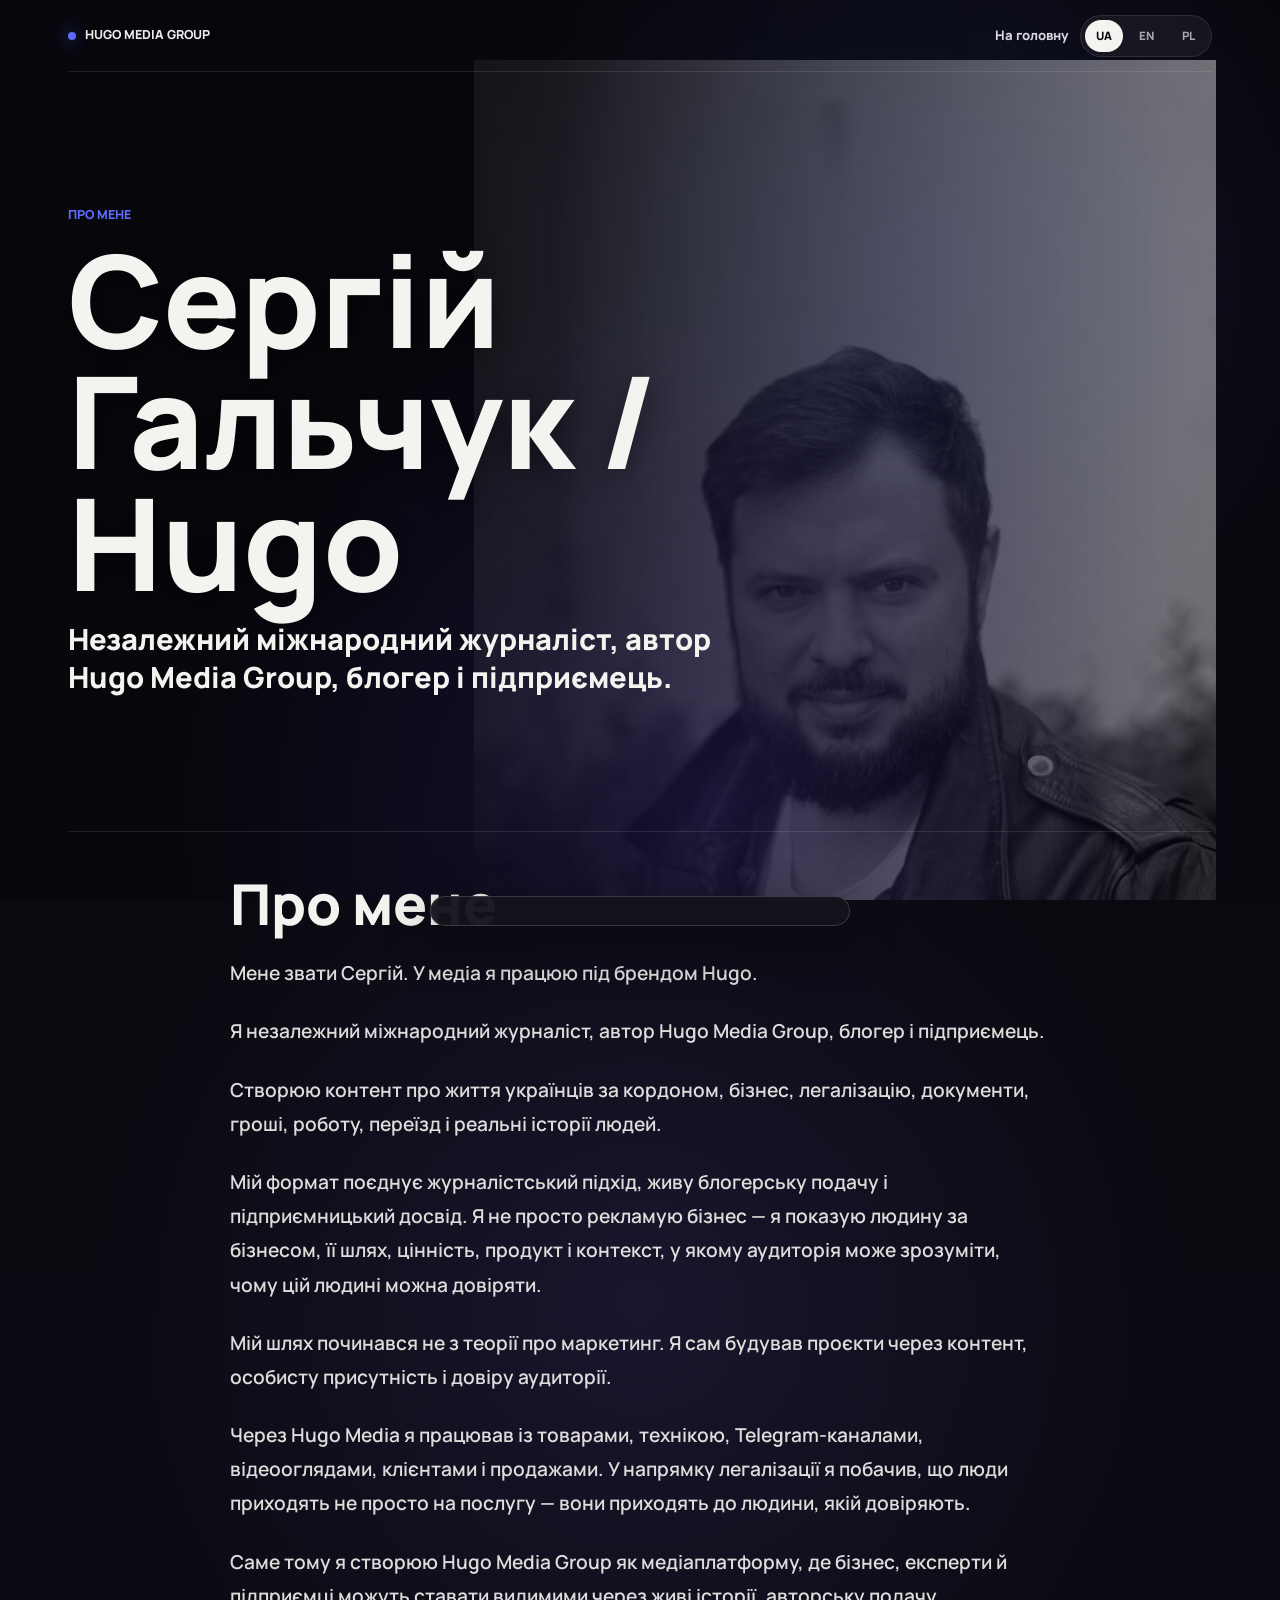
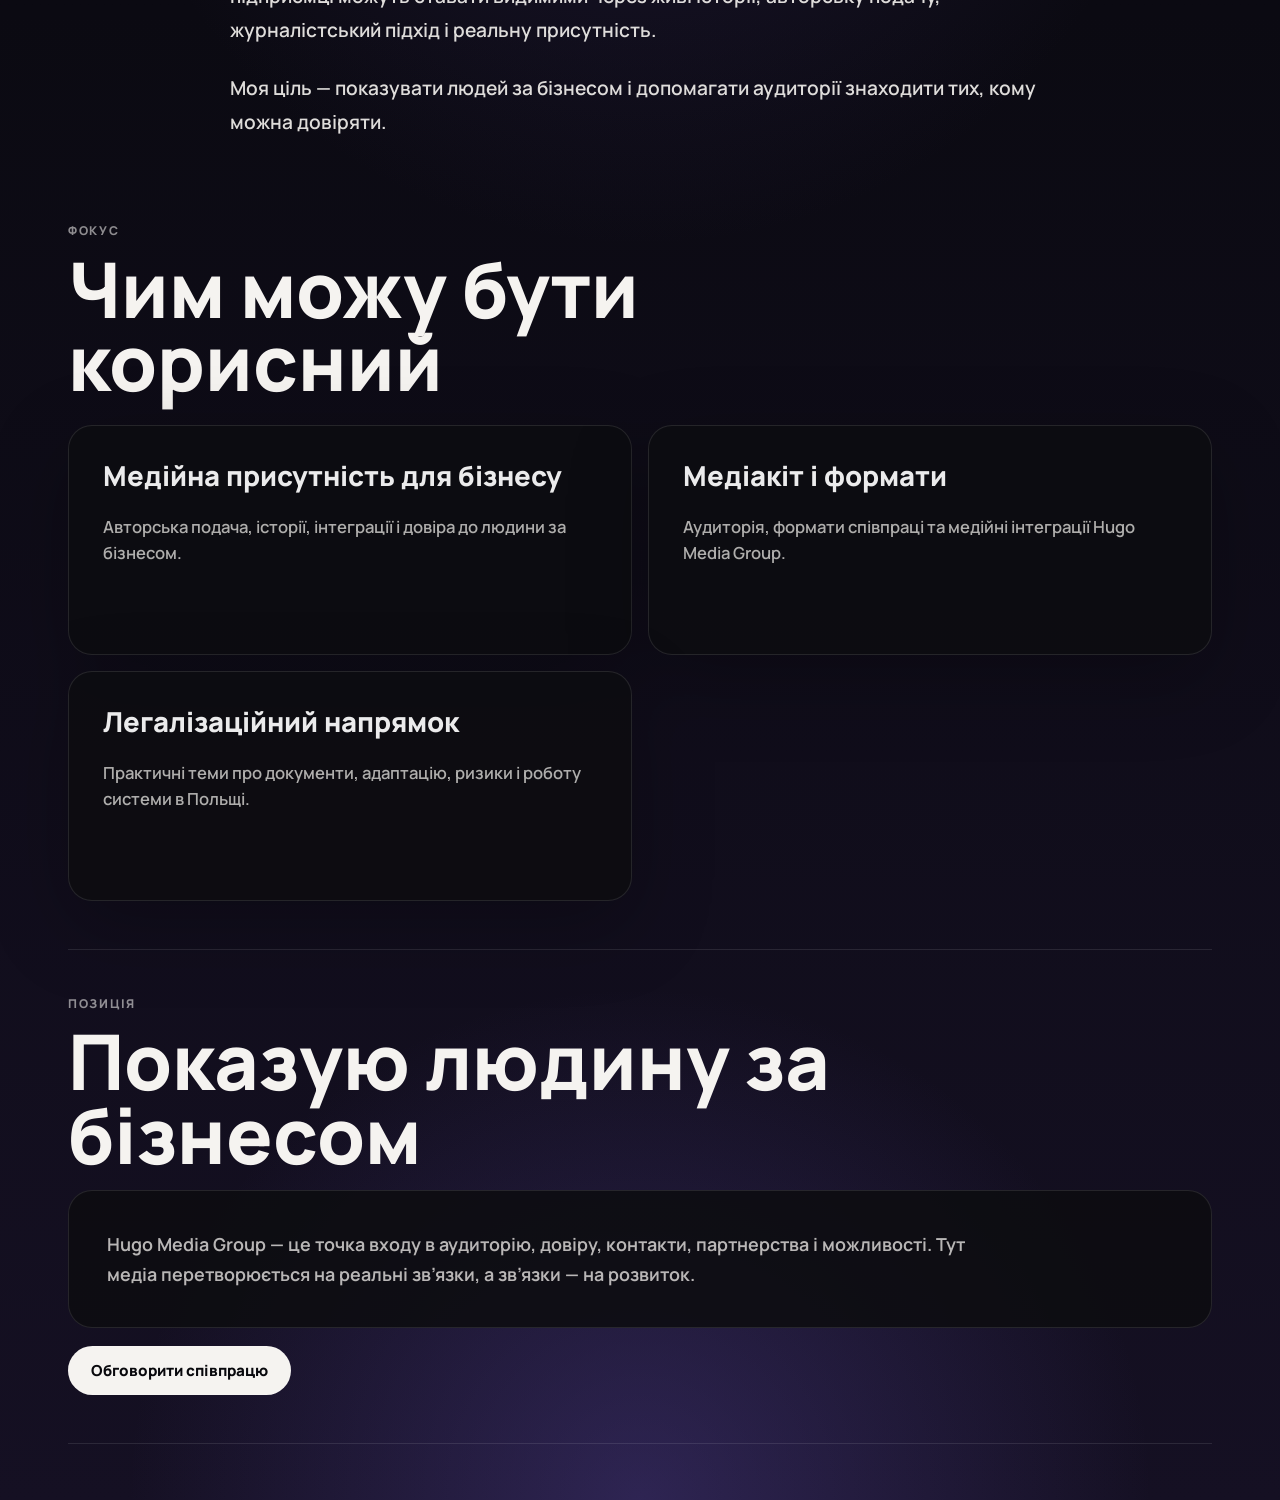
==== commit 704a5819: "Polish about page SEO and wording" ====
--- a/about.html
+++ b/about.html
@@ -2,20 +2,21 @@
 <html lang="uk">
 <head>
   <meta charset="utf-8"><meta name="viewport" content="width=device-width, initial-scale=1">
-  <title>Про Hugo — незалежний міжнародний журналіст і автор Hugo Media Group</title>
-  <meta name="description" content="Сергій Гальчук / Hugo — незалежний міжнародний журналіст, автор Hugo Media Group, блогер і підприємець. Медіа, бізнес, легалізація, довіра і живі історії українців за кордоном.">
+  <title>Сергій Гальчук / Hugo — незалежний міжнародний журналіст і автор Hugo Media Group</title>
+  <meta name="description" content="Сергій Гальчук / Hugo — незалежний міжнародний журналіст, автор Hugo Media Group, блогер і підприємець. Авторська медіаплатформа про людей, бізнес і життя за кордоном.">
   <meta name="theme-color" content="#09090f"><link rel="canonical" href="https://hugosite-lac.vercel.app/about.html">
-  <meta property="og:type" content="website"><meta property="og:site_name" content="Hugo Media Group"><meta property="og:title" content="Про Hugo — незалежний міжнародний журналіст і автор Hugo Media Group"><meta property="og:description" content="Авторська медійна платформа про людей, бізнес і життя за кордоном."><meta property="og:url" content="https://hugosite-lac.vercel.app/about.html"><meta property="og:image" content="https://hugosite-lac.vercel.app/hugo-hero.jpg"><meta name="twitter:card" content="summary_large_image">
+  <meta property="og:type" content="website"><meta property="og:site_name" content="Hugo Media Group"><meta property="og:title" content="Сергій Гальчук / Hugo — незалежний міжнародний журналіст і автор Hugo Media Group"><meta property="og:description" content="Авторська медіаплатформа про людей, бізнес і життя за кордоном."><meta property="og:url" content="https://hugosite-lac.vercel.app/about.html"><meta property="og:image" content="https://hugosite-lac.vercel.app/hugo-hero.jpg"><meta property="og:image:alt" content="Сергій Гальчук / Hugo — незалежний міжнародний журналіст і автор Hugo Media Group"><meta name="twitter:card" content="summary_large_image">
   <link rel="preconnect" href="https://fonts.googleapis.com"><link rel="preconnect" href="https://fonts.gstatic.com" crossorigin><link href="https://fonts.googleapis.com/css2?family=Manrope:wght@400;500;600;700;800&display=swap" rel="stylesheet">
-  <link rel="stylesheet" href="style.css?v=20260617-profile-restore-1"><link rel="stylesheet" href="about.css?v=20260618-about-value-1"><link rel="stylesheet" href="pages.css?v=20260618-business-bg-3"><link rel="stylesheet" href="brand-fixes.css?v=20260617-links-icons-1">
+  <link rel="stylesheet" href="style.css?v=20260617-profile-restore-1"><link rel="stylesheet" href="about.css?v=20260618-about-value-1"><link rel="stylesheet" href="pages.css?v=20260618-business-bg-3"><link rel="stylesheet" href="brand-fixes.css?v=20260619-stats-full-1">
+  <script type="application/ld+json">{"@context":"https://schema.org","@graph":[{"@type":"Person","name":"Сергій Гальчук","alternateName":"Hugo","jobTitle":"Незалежний міжнародний журналіст, автор Hugo Media Group","description":"Незалежний міжнародний журналіст, блогер, підприємець і автор медіаплатформи Hugo Media Group.","url":"https://hugosite-lac.vercel.app/"},{"@type":"Organization","name":"Hugo Media Group","description":"Авторська медіаплатформа про людей, бізнес і життя за кордоном.","url":"https://hugosite-lac.vercel.app/"},{"@type":"WebSite","name":"Hugo Media Group","url":"https://hugosite-lac.vercel.app/"}]}</script>
 </head>
 <body data-page="about" class="visual-page portrait-page" style="--page-visual-bg: url('hugo-hero.jpg');">
   <main class="editorial-shell" aria-label="Про Hugo">
     <header class="editorial-topbar"><a class="brand" href="index.html" aria-label="Hugo Media Group"><span></span>Hugo Media Group</a><div class="editorial-nav"><a class="editorial-back" href="index.html" data-i18n="nav.home">На головну</a><div class="language-switcher" aria-label="Language switcher"><button type="button" data-lang="ua">UA</button><button type="button" data-lang="en">EN</button><button type="button" data-lang="pl">PL</button></div></div></header>
-    <section class="editorial-hero" aria-labelledby="about-title"><div class="editorial-copy"><p class="kicker">Про мене</p><h1 id="about-title">Hugo</h1><p class="editorial-lead">Сергій Гальчук / Hugo. Незалежний міжнародний журналіст, автор Hugo Media Group, блогер і підприємець.</p></div><figure class="editorial-photo"><img src="hugo-hero.jpg" alt="Hugo — автор Hugo Media Group" width="1365" height="2048"></figure></section>
+    <section class="editorial-hero" aria-labelledby="about-title"><div class="editorial-copy"><p class="kicker">Про мене</p><h1 id="about-title">Сергій Гальчук / Hugo</h1><p class="editorial-lead">Незалежний міжнародний журналіст, автор Hugo Media Group, блогер і підприємець.</p></div><figure class="editorial-photo"><img src="hugo-hero.jpg" alt="Сергій Гальчук / Hugo — незалежний міжнародний журналіст і автор Hugo Media Group" width="1365" height="2048"></figure></section>
     <article class="editorial-article about-main"><h2>Про мене</h2><p>Мене звати Сергій. У медіа я працюю під брендом Hugo.</p><p>Я незалежний міжнародний журналіст, автор Hugo Media Group, блогер і підприємець.</p><p>Створюю контент про життя українців за кордоном, бізнес, легалізацію, документи, гроші, роботу, переїзд і реальні історії людей.</p><p>Мій формат поєднує журналістський підхід, живу блогерську подачу і підприємницький досвід. Я не просто рекламую бізнес — я показую людину за бізнесом, її шлях, цінність, продукт і контекст, у якому аудиторія може зрозуміти, чому цій людині можна довіряти.</p><p>Мій шлях починався не з теорії про маркетинг. Я сам будував проєкти через контент, особисту присутність і довіру аудиторії.</p><p>Через Hugo Media я працював із товарами, технікою, Telegram-каналами, відеооглядами, клієнтами і продажами. У напрямку легалізації я побачив, що люди приходять не просто на послугу — вони приходять до людини, якій довіряють.</p><p>Саме тому я створюю Hugo Media Group як медіаплатформу, де бізнес, експерти й підприємці можуть ставати видимими через живі історії, авторську подачу, журналістський підхід і реальну присутність.</p><p>Моя ціль — показувати людей за бізнесом і допомагати аудиторії знаходити тих, кому можна довіряти.</p></article>
-    <section class="platform-value" aria-labelledby="useful-title"><div class="platform-section-heading"><p class="section-label">Фокус</p><h2 id="useful-title">Чим можу бути корисний</h2></div><div class="platform-value-grid"><a class="platform-value-card" href="business.html"><h3>Медійна присутність для бізнесу</h3><p>Авторська подача, історії, інтеграції і довіра до людини за бізнесом.</p></a><a class="platform-value-card" href="media-kit.html"><h3>Медіакіт і формати</h3><p>Пакети, аудиторія, рекламні можливості і партнерські формати Hugo Media Group.</p></a><a class="platform-value-card" href="legalization.html"><h3>Легалізаційний напрямок</h3><p>Практичні теми про документи, адаптацію, ризики і роботу системи в Польщі.</p></a></div></section>
+    <section class="platform-value" aria-labelledby="useful-title"><div class="platform-section-heading"><p class="section-label">Фокус</p><h2 id="useful-title">Чим можу бути корисний</h2></div><div class="platform-value-grid"><a class="platform-value-card" href="business.html"><h3>Медійна присутність для бізнесу</h3><p>Авторська подача, історії, інтеграції і довіра до людини за бізнесом.</p></a><a class="platform-value-card" href="media-kit.html"><h3>Медіакіт і формати</h3><p>Аудиторія, формати співпраці та медійні інтеграції Hugo Media Group.</p></a><a class="platform-value-card" href="legalization.html"><h3>Легалізаційний напрямок</h3><p>Практичні теми про документи, адаптацію, ризики і роботу системи в Польщі.</p></a></div></section>
     <section class="platform-unites" aria-labelledby="about-proof-title"><div class="platform-section-heading compact"><p class="section-label">Позиція</p><h2 id="about-proof-title">Показую людину за бізнесом</h2></div><div class="platform-unites-list"><p>Hugo Media Group — це точка входу в аудиторію, довіру, контакти, партнерства і можливості. Тут медіа перетворюється на реальні зв’язки, а зв’язки — на розвиток.</p></div><a class="platform-value-cta" href="https://t.me/Hugo_media" target="_blank" rel="noopener noreferrer">Обговорити співпрацю</a></section>
-  </main><div class="toast" role="status" aria-live="polite"></div><script src="script.js?v=20260619-journalist-final-1"></script>
+  </main><div class="toast" role="status" aria-live="polite"></div><script src="script.js?v=20260619-seo-polish-1"></script>
 </body>
 </html>
--- a/brand-fixes.css
+++ b/brand-fixes.css
@@ -127,6 +127,12 @@
     rgba(9, 9, 15, 0.34) 100%);
 }
 
+.proof-card img {
+  object-fit: contain !important;
+  padding: 10px;
+  background: #f5f3f0;
+}
+
 @media (prefers-reduced-motion: reduce) {
   video[class*="bg"] {
     display: none;
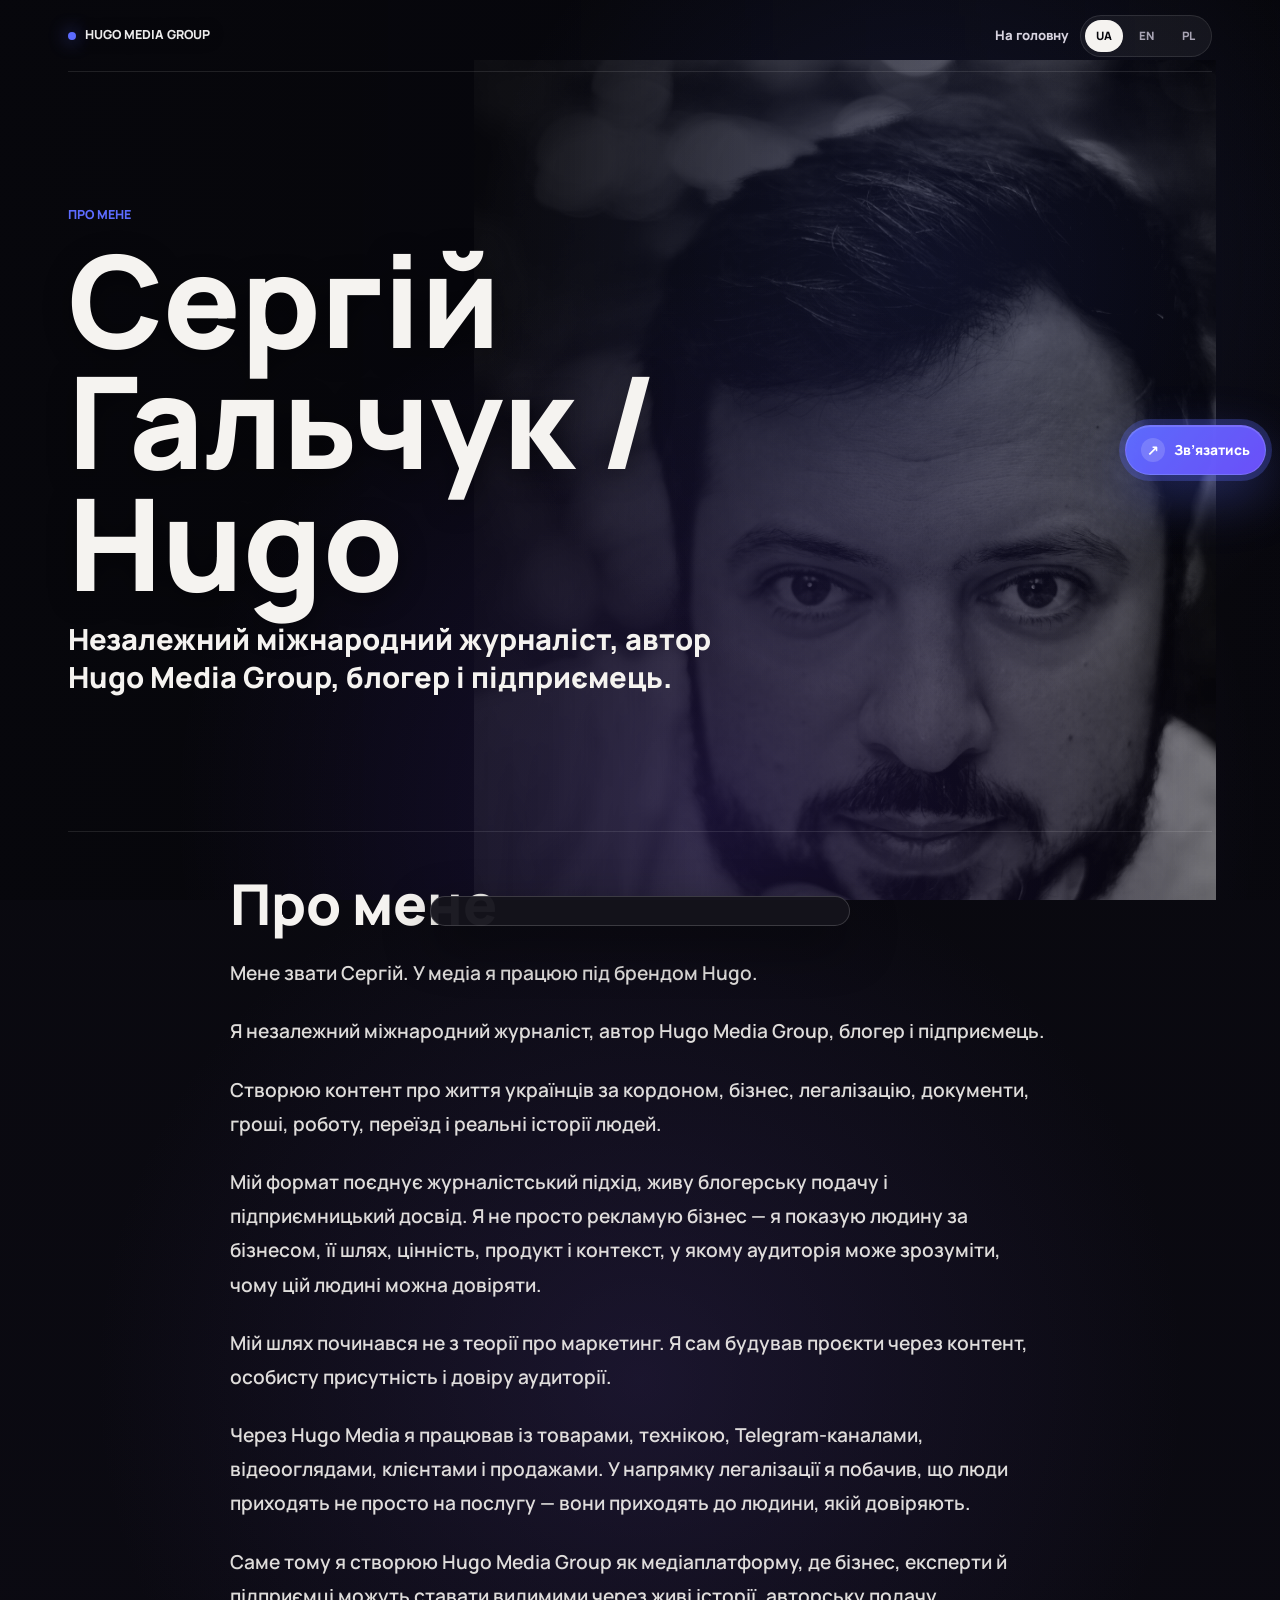
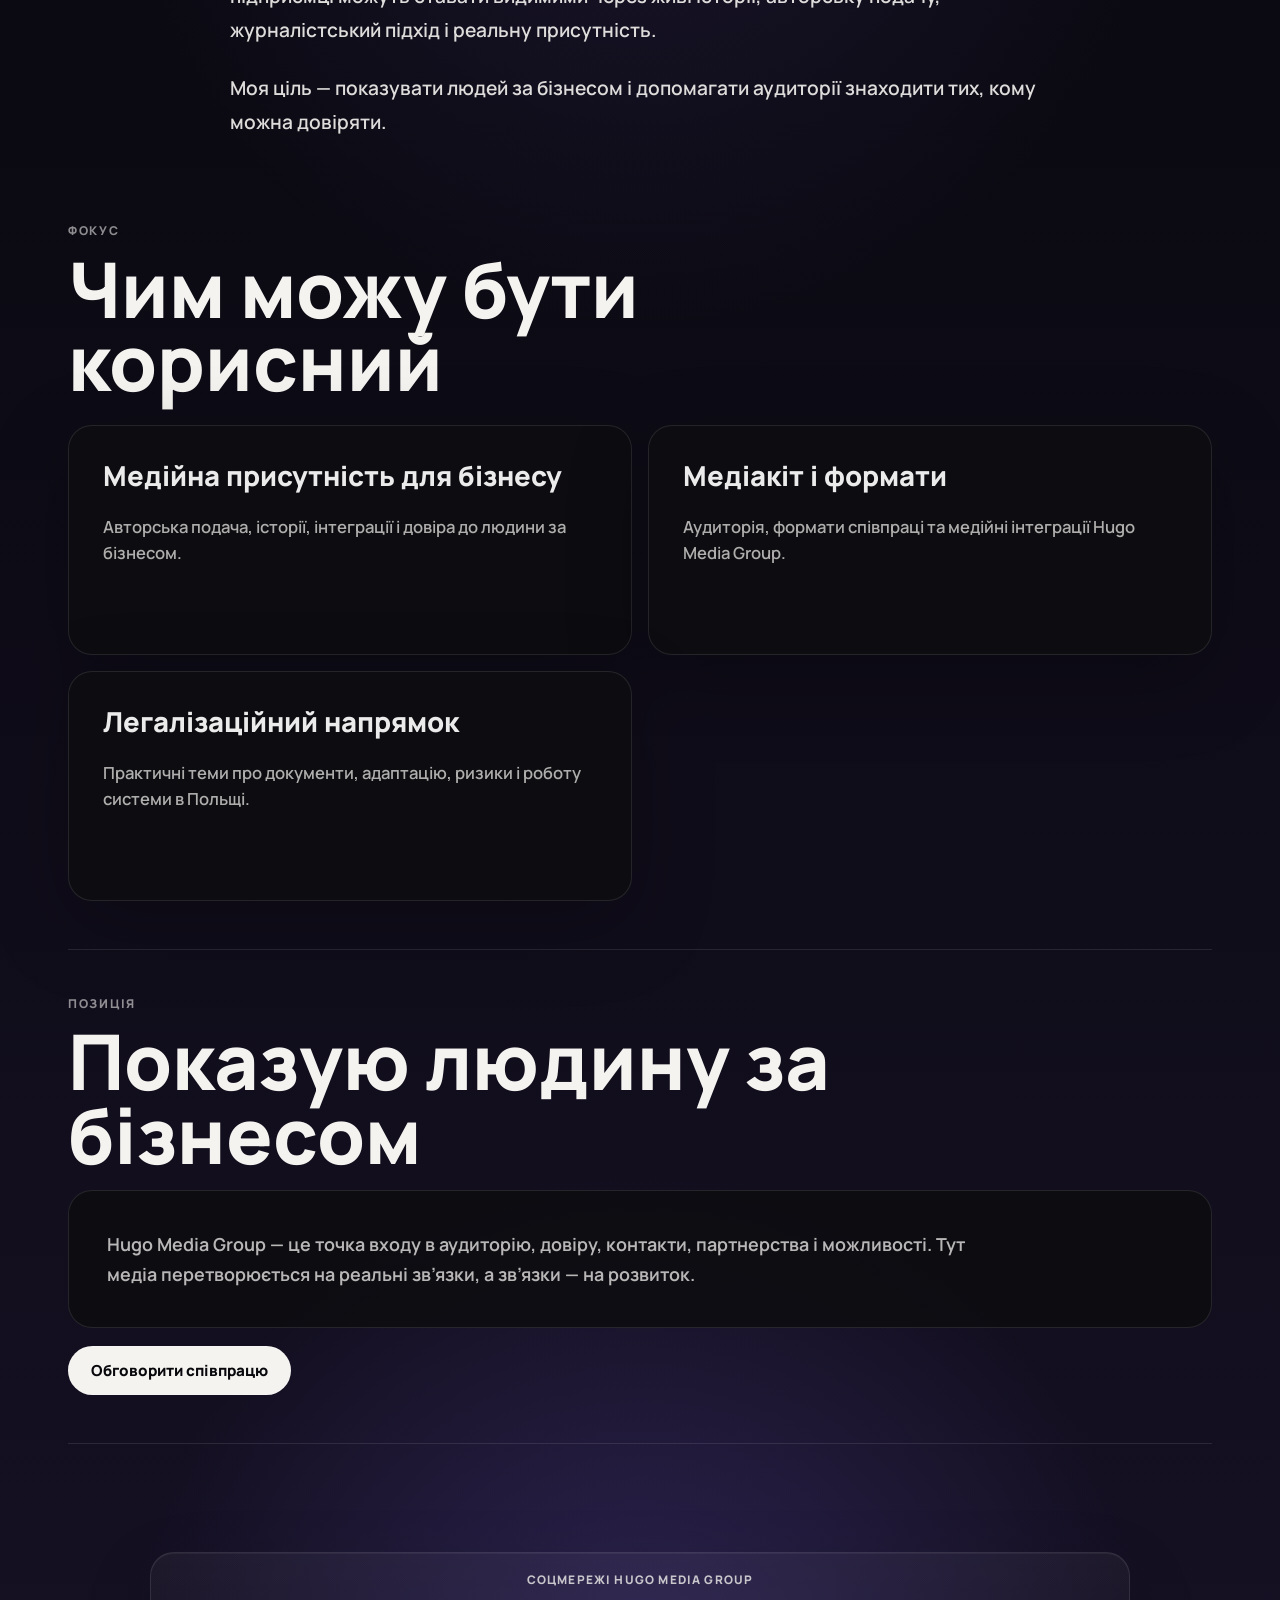
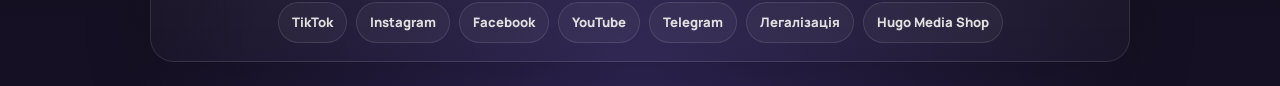
==== commit cf6edb4e: "Update about profile avatar image" ====
--- a/about.html
+++ b/about.html
@@ -5,15 +5,15 @@
   <title>Сергій Гальчук / Hugo — незалежний міжнародний журналіст і автор Hugo Media Group</title>
   <meta name="description" content="Сергій Гальчук / Hugo — незалежний міжнародний журналіст, автор Hugo Media Group, блогер і підприємець. Авторська медіаплатформа про людей, бізнес і життя за кордоном.">
   <meta name="theme-color" content="#09090f"><link rel="canonical" href="https://hugosite-lac.vercel.app/about.html">
-  <meta property="og:type" content="website"><meta property="og:site_name" content="Hugo Media Group"><meta property="og:title" content="Сергій Гальчук / Hugo — незалежний міжнародний журналіст і автор Hugo Media Group"><meta property="og:description" content="Авторська медіаплатформа про людей, бізнес і життя за кордоном."><meta property="og:url" content="https://hugosite-lac.vercel.app/about.html"><meta property="og:image" content="https://hugosite-lac.vercel.app/hugo-hero.jpg"><meta property="og:image:alt" content="Сергій Гальчук / Hugo — незалежний міжнародний журналіст і автор Hugo Media Group"><meta name="twitter:card" content="summary_large_image">
+  <meta property="og:type" content="website"><meta property="og:site_name" content="Hugo Media Group"><meta property="og:title" content="Сергій Гальчук / Hugo — незалежний міжнародний журналіст і автор Hugo Media Group"><meta property="og:description" content="Авторська медіаплатформа про людей, бізнес і життя за кордоном."><meta property="og:url" content="https://hugosite-lac.vercel.app/about.html"><meta property="og:image" content="https://hugosite-lac.vercel.app/Hugo_Morda.jpg"><meta property="og:image:alt" content="Сергій Гальчук / Hugo — незалежний міжнародний журналіст і автор Hugo Media Group"><meta name="twitter:card" content="summary_large_image">
   <link rel="preconnect" href="https://fonts.googleapis.com"><link rel="preconnect" href="https://fonts.gstatic.com" crossorigin><link href="https://fonts.googleapis.com/css2?family=Manrope:wght@400;500;600;700;800&display=swap" rel="stylesheet">
   <link rel="stylesheet" href="style.css?v=20260617-profile-restore-1"><link rel="stylesheet" href="about.css?v=20260618-about-value-1"><link rel="stylesheet" href="pages.css?v=20260618-business-bg-3"><link rel="stylesheet" href="brand-fixes.css?v=20260619-stats-full-1">
   <script type="application/ld+json">{"@context":"https://schema.org","@graph":[{"@type":"Person","name":"Сергій Гальчук","alternateName":"Hugo","jobTitle":"Незалежний міжнародний журналіст, автор Hugo Media Group","description":"Незалежний міжнародний журналіст, блогер, підприємець і автор медіаплатформи Hugo Media Group.","url":"https://hugosite-lac.vercel.app/"},{"@type":"Organization","name":"Hugo Media Group","description":"Авторська медіаплатформа про людей, бізнес і життя за кордоном.","url":"https://hugosite-lac.vercel.app/"},{"@type":"WebSite","name":"Hugo Media Group","url":"https://hugosite-lac.vercel.app/"}]}</script>
 </head>
-<body data-page="about" class="visual-page portrait-page" style="--page-visual-bg: url('hugo-hero.jpg');">
+<body data-page="about" class="visual-page portrait-page" style="--page-visual-bg: url('Hugo_Morda.jpg');">
   <main class="editorial-shell" aria-label="Про Hugo">
     <header class="editorial-topbar"><a class="brand" href="index.html" aria-label="Hugo Media Group"><span></span>Hugo Media Group</a><div class="editorial-nav"><a class="editorial-back" href="index.html" data-i18n="nav.home">На головну</a><div class="language-switcher" aria-label="Language switcher"><button type="button" data-lang="ua">UA</button><button type="button" data-lang="en">EN</button><button type="button" data-lang="pl">PL</button></div></div></header>
-    <section class="editorial-hero" aria-labelledby="about-title"><div class="editorial-copy"><p class="kicker">Про мене</p><h1 id="about-title">Сергій Гальчук / Hugo</h1><p class="editorial-lead">Незалежний міжнародний журналіст, автор Hugo Media Group, блогер і підприємець.</p></div><figure class="editorial-photo"><img src="hugo-hero.jpg" alt="Сергій Гальчук / Hugo — незалежний міжнародний журналіст і автор Hugo Media Group" width="1365" height="2048"></figure></section>
+    <section class="editorial-hero" aria-labelledby="about-title"><div class="editorial-copy"><p class="kicker">Про мене</p><h1 id="about-title">Сергій Гальчук / Hugo</h1><p class="editorial-lead">Незалежний міжнародний журналіст, автор Hugo Media Group, блогер і підприємець.</p></div><figure class="editorial-photo"><img src="Hugo_Morda.jpg" alt="Сергій Гальчук / Hugo — незалежний міжнародний журналіст і автор Hugo Media Group" width="1365" height="2048"></figure></section>
     <article class="editorial-article about-main"><h2>Про мене</h2><p>Мене звати Сергій. У медіа я працюю під брендом Hugo.</p><p>Я незалежний міжнародний журналіст, автор Hugo Media Group, блогер і підприємець.</p><p>Створюю контент про життя українців за кордоном, бізнес, легалізацію, документи, гроші, роботу, переїзд і реальні історії людей.</p><p>Мій формат поєднує журналістський підхід, живу блогерську подачу і підприємницький досвід. Я не просто рекламую бізнес — я показую людину за бізнесом, її шлях, цінність, продукт і контекст, у якому аудиторія може зрозуміти, чому цій людині можна довіряти.</p><p>Мій шлях починався не з теорії про маркетинг. Я сам будував проєкти через контент, особисту присутність і довіру аудиторії.</p><p>Через Hugo Media я працював із товарами, технікою, Telegram-каналами, відеооглядами, клієнтами і продажами. У напрямку легалізації я побачив, що люди приходять не просто на послугу — вони приходять до людини, якій довіряють.</p><p>Саме тому я створюю Hugo Media Group як медіаплатформу, де бізнес, експерти й підприємці можуть ставати видимими через живі історії, авторську подачу, журналістський підхід і реальну присутність.</p><p>Моя ціль — показувати людей за бізнесом і допомагати аудиторії знаходити тих, кому можна довіряти.</p></article>
     <section class="platform-value" aria-labelledby="useful-title"><div class="platform-section-heading"><p class="section-label">Фокус</p><h2 id="useful-title">Чим можу бути корисний</h2></div><div class="platform-value-grid"><a class="platform-value-card" href="business.html"><h3>Медійна присутність для бізнесу</h3><p>Авторська подача, історії, інтеграції і довіра до людини за бізнесом.</p></a><a class="platform-value-card" href="media-kit.html"><h3>Медіакіт і формати</h3><p>Аудиторія, формати співпраці та медійні інтеграції Hugo Media Group.</p></a><a class="platform-value-card" href="legalization.html"><h3>Легалізаційний напрямок</h3><p>Практичні теми про документи, адаптацію, ризики і роботу системи в Польщі.</p></a></div></section>
     <section class="platform-unites" aria-labelledby="about-proof-title"><div class="platform-section-heading compact"><p class="section-label">Позиція</p><h2 id="about-proof-title">Показую людину за бізнесом</h2></div><div class="platform-unites-list"><p>Hugo Media Group — це точка входу в аудиторію, довіру, контакти, партнерства і можливості. Тут медіа перетворюється на реальні зв’язки, а зв’язки — на розвиток.</p></div><a class="platform-value-cta" href="https://t.me/Hugo_media" target="_blank" rel="noopener noreferrer">Обговорити співпрацю</a></section>
--- a/brand-fixes.css
+++ b/brand-fixes.css
@@ -39,6 +39,151 @@
   filter: grayscale(1) contrast(1.08);
 }
 
+.hero-top .language-switcher {
+  display: inline-flex;
+  align-items: center;
+  gap: 3px;
+  padding: 4px;
+  border: 1px solid rgba(255,255,255,0.16);
+  border-radius: 999px;
+  background: rgba(14, 14, 22, 0.44);
+  backdrop-filter: blur(18px);
+  box-shadow: inset 0 1px 0 rgba(255,255,255,0.08);
+}
+
+.hero-top .language-switcher button {
+  width: 34px;
+  height: 34px;
+  padding: 0;
+  border: 0;
+  border-radius: 999px;
+  background: transparent;
+  color: rgba(255,255,255,0.72);
+  font: inherit;
+  font-size: 0.72rem;
+  font-weight: 900;
+  letter-spacing: 0;
+  cursor: pointer;
+}
+
+.hero-top .language-switcher button.is-active {
+  background: #f5f3f0;
+  color: #09090f;
+}
+
+.verified {
+  width: 30px !important;
+  min-width: 30px !important;
+  max-width: 30px !important;
+  height: 30px !important;
+  min-height: 30px !important;
+  max-height: 30px !important;
+  aspect-ratio: 1 / 1;
+  display: inline-flex !important;
+  align-items: center;
+  justify-content: center;
+  flex: 0 0 30px;
+  padding: 0 !important;
+  border-radius: 50% !important;
+  line-height: 1;
+}
+
+body:not([data-page]) .hero-photo,
+body[data-page="home"] .hero-photo {
+  height: 610px;
+}
+
+body:not([data-page]) .hero-photo img,
+body[data-page="home"] .hero-photo img {
+  object-position: 54% 0%;
+  filter: saturate(1.08) contrast(1.06) brightness(0.96);
+  transform: scale(1.01);
+}
+
+body:not([data-page]) .hero-photo::before,
+body[data-page="home"] .hero-photo::before {
+  background:
+    linear-gradient(180deg, rgba(7, 7, 12, 0.03) 0%, rgba(7, 7, 12, 0.02) 42%, rgba(7, 7, 12, 0.36) 73%, rgba(7, 7, 12, 0.88) 100%),
+    radial-gradient(circle at 50% 46%, transparent 0, transparent 12rem, rgba(7, 7, 12, 0.08) 21rem, rgba(7, 7, 12, 0.38) 100%);
+}
+
+body:not([data-page]) .hero-photo::after,
+body[data-page="home"] .hero-photo::after {
+  height: 230px;
+  background:
+    radial-gradient(circle at 52% 40%, rgba(116, 71, 255, 0.34), transparent 11rem),
+    radial-gradient(circle at 42% 62%, rgba(93, 108, 255, 0.26), transparent 10rem),
+    linear-gradient(180deg, rgba(7, 7, 12, 0) 0%, rgba(24, 18, 50, 0.58) 48%, var(--bg) 100%);
+}
+
+body:not([data-page]) .hero-identity,
+body[data-page="home"] .hero-identity {
+  bottom: 34px;
+}
+
+body:not([data-page]) .name-row,
+body[data-page="home"] .name-row {
+  max-width: 360px;
+  align-items: flex-end;
+}
+
+body:not([data-page]) h1,
+body[data-page="home"] h1 {
+  max-width: 320px;
+  font-size: clamp(2.35rem, 10vw, 3rem);
+  line-height: 0.98;
+}
+
+.bio-panel {
+  width: 100%;
+  max-width: 382px;
+  display: grid;
+  gap: 14px;
+  margin-top: 18px;
+  padding: 18px 16px 20px;
+  border: 1px solid rgba(255, 255, 255, 0.1);
+  border-radius: 22px;
+  background: linear-gradient(180deg, rgba(255, 255, 255, 0.045), rgba(255, 255, 255, 0.02));
+  box-shadow: inset 0 1px 0 rgba(255,255,255,0.045), 0 18px 50px rgba(0,0,0,0.16);
+}
+
+.bio-panel .lead {
+  margin: 0 auto;
+  max-width: 334px;
+}
+
+.bio-panel .bio-main {
+  color: rgba(245, 243, 240, 0.88);
+  font-weight: 800;
+}
+
+.bio-panel .bio-statement {
+  padding-top: 4px;
+  color: #fff;
+  font-weight: 800;
+}
+
+.bio-signature {
+  display: grid;
+  gap: 4px;
+  padding-top: 10px;
+  border-top: 1px solid rgba(255, 255, 255, 0.1);
+}
+
+.bio-signature strong {
+  color: #fff;
+  font-size: 1.08rem;
+  line-height: 1.18;
+  font-weight: 900;
+}
+
+.bio-signature span {
+  color: rgba(215, 211, 223, 0.84);
+  font-size: 0.88rem;
+  line-height: 1.35;
+  font-weight: 750;
+}
+
 .video-page,
 .split-page {
   position: relative;
@@ -68,8 +213,24 @@
   content: none !important;
 }
 
+body[data-page="business"] {
+  background: #09090f;
+}
+
+body[data-page="business"] .bg-video {
+  width: 100%;
+  height: 100%;
+  object-fit: cover !important;
+  object-position: center center !important;
+  background: #09090f;
+  filter: saturate(1.08) contrast(1.04) brightness(0.86);
+}
+
 body[data-page="business"] .bg-video-overlay {
-  background: rgba(9, 9, 15, 0.72);
+  background:
+    radial-gradient(circle at 52% 72%, rgba(116, 71, 255, 0.22), transparent 28rem),
+    linear-gradient(90deg, rgba(9, 9, 15, 0.62) 0%, rgba(9, 9, 15, 0.34) 52%, rgba(9, 9, 15, 0.62) 100%),
+    rgba(9, 9, 15, 0.22);
 }
 
 .split-bg {
@@ -86,11 +247,14 @@
   bottom: 0;
   left: 0;
   width: 50%;
-  background-color: #f5f3f0;
-  background-image: var(--brand-logo-bg);
+  background-color: #09090f;
+  background-image:
+    linear-gradient(90deg, rgba(9, 9, 15, 0.18), rgba(9, 9, 15, 0.44)),
+    var(--brand-logo-bg);
   background-position: center;
-  background-size: min(78%, 620px) auto;
+  background-size: min(82%, 660px) auto;
   background-repeat: no-repeat;
+  filter: saturate(0.9) contrast(1.08) brightness(0.82);
 }
 
 .split-bg__video {
@@ -101,7 +265,7 @@
   width: 50%;
   height: 100%;
   object-fit: cover;
-  filter: grayscale(0.35) contrast(1.08) brightness(1.08);
+  filter: saturate(0.92) contrast(1.08) brightness(0.78);
 }
 
 .split-bg__blend {
@@ -109,22 +273,21 @@
   inset: 0;
   pointer-events: none;
   background: linear-gradient(90deg,
-    rgba(9, 9, 15, 0) 0%,
-    rgba(9, 9, 15, 0) 41%,
-    rgba(9, 9, 15, 0.55) 49%,
-    rgba(9, 9, 15, 0.24) 57%,
-    rgba(9, 9, 15, 0) 66%);
+    rgba(9, 9, 15, 0.3) 0%,
+    rgba(9, 9, 15, 0.18) 35%,
+    rgba(9, 9, 15, 0.7) 49%,
+    rgba(9, 9, 15, 0.48) 58%,
+    rgba(9, 9, 15, 0.28) 100%);
 }
 
 .split-bg__tint {
   position: absolute;
   inset: 0;
   pointer-events: none;
-  background: linear-gradient(90deg,
-    rgba(9, 9, 15, 0.2) 0%,
-    rgba(9, 9, 15, 0.16) 38%,
-    rgba(9, 9, 15, 0.26) 52%,
-    rgba(9, 9, 15, 0.34) 100%);
+  background:
+    radial-gradient(circle at 52% 72%, rgba(116, 71, 255, 0.3), transparent 29rem),
+    radial-gradient(circle at 36% 42%, rgba(93, 108, 255, 0.14), transparent 24rem),
+    linear-gradient(180deg, rgba(9, 9, 15, 0.1) 0%, rgba(9, 9, 15, 0.52) 100%);
 }
 
 .proof-card img {
@@ -133,9 +296,122 @@
   background: #f5f3f0;
 }
 
+.floating-contact {
+  position: fixed;
+  right: max(14px, env(safe-area-inset-right));
+  top: 50%;
+  z-index: 999;
+  display: inline-flex;
+  align-items: center;
+  gap: 9px;
+  min-height: 48px;
+  padding: 12px 15px;
+  border: 1px solid rgba(255, 255, 255, 0.18);
+  border-radius: 999px;
+  background: linear-gradient(135deg, rgba(93, 108, 255, 0.98), rgba(116, 71, 255, 0.96));
+  color: #fff;
+  font-size: 0.86rem;
+  font-weight: 900;
+  line-height: 1;
+  text-decoration: none;
+  box-shadow: 0 20px 54px rgba(93, 108, 255, 0.35), inset 0 1px 0 rgba(255,255,255,0.18);
+  transform: translateY(-50%);
+  isolation: isolate;
+}
+
+.floating-contact::before {
+  content: "";
+  position: absolute;
+  inset: -7px;
+  z-index: -1;
+  border-radius: inherit;
+  background: rgba(93, 108, 255, 0.28);
+  animation: hugoPulse 1.8s ease-out infinite;
+}
+
+.floating-contact__icon {
+  width: 24px;
+  height: 24px;
+  display: inline-flex;
+  align-items: center;
+  justify-content: center;
+  border-radius: 50%;
+  background: rgba(255,255,255,0.16);
+  font-size: 0.92rem;
+}
+
+.floating-contact:hover {
+  color: #fff;
+  transform: translateY(-50%) translateX(-2px);
+}
+
+.site-social-footer {
+  width: min(100% - 28px, 980px);
+  margin: 52px auto 24px;
+  padding: 18px;
+  border: 1px solid rgba(255, 255, 255, 0.1);
+  border-radius: 24px;
+  background: linear-gradient(180deg, rgba(255,255,255,0.04), rgba(255,255,255,0.02));
+  box-shadow: inset 0 1px 0 rgba(255,255,255,0.05), 0 24px 70px rgba(0,0,0,0.16);
+  color: var(--text);
+  text-align: center;
+}
+
+.site-social-footer p {
+  margin: 0 0 13px;
+  color: rgba(245, 243, 240, 0.78);
+  font-size: 0.74rem;
+  font-weight: 900;
+  letter-spacing: 0.1em;
+  text-transform: uppercase;
+}
+
+.site-social-footer__links {
+  display: flex;
+  flex-wrap: wrap;
+  justify-content: center;
+  gap: 9px;
+}
+
+.site-social-footer__links a {
+  display: inline-flex;
+  align-items: center;
+  justify-content: center;
+  min-height: 38px;
+  padding: 10px 13px;
+  border: 1px solid rgba(255,255,255,0.11);
+  border-radius: 999px;
+  background: rgba(255,255,255,0.045);
+  color: rgba(245, 243, 240, 0.9);
+  font-size: 0.82rem;
+  font-weight: 850;
+  text-decoration: none;
+}
+
+.site-social-footer__links a:hover {
+  border-color: rgba(255,255,255,0.25);
+  background: rgba(255,255,255,0.08);
+  color: #fff;
+}
+
+@keyframes hugoPulse {
+  0% {
+    opacity: 0.55;
+    transform: scale(0.94);
+  }
+  70%, 100% {
+    opacity: 0;
+    transform: scale(1.28);
+  }
+}
+
 @media (prefers-reduced-motion: reduce) {
   video[class*="bg"] {
     display: none;
+  }
+
+  .floating-contact::before {
+    animation: none;
   }
 }
 
@@ -149,6 +425,17 @@
 }
 
 @media (max-width: 768px) {
+  body[data-page="business"] .bg-video {
+    object-fit: cover !important;
+    object-position: center center !important;
+  }
+
+  body[data-page="business"] .bg-video-overlay {
+    background:
+      radial-gradient(circle at 50% 72%, rgba(116, 71, 255, 0.2), transparent 24rem),
+      rgba(9, 9, 15, 0.48);
+  }
+
   .split-bg__logo {
     top: auto;
     right: 0;
@@ -156,7 +443,7 @@
     left: 0;
     width: 100%;
     height: 50%;
-    background-size: min(72%, 520px) auto;
+    background-size: min(74%, 540px) auto;
   }
 
   .split-bg__video {
@@ -169,24 +456,72 @@
 
   .split-bg__blend {
     background: linear-gradient(180deg,
-      rgba(9, 9, 15, 0) 0%,
-      rgba(9, 9, 15, 0) 38%,
-      rgba(9, 9, 15, 0.5) 50%,
-      rgba(9, 9, 15, 0.16) 62%,
-      rgba(9, 9, 15, 0) 100%);
+      rgba(9, 9, 15, 0.22) 0%,
+      rgba(9, 9, 15, 0.18) 38%,
+      rgba(9, 9, 15, 0.68) 50%,
+      rgba(9, 9, 15, 0.32) 62%,
+      rgba(9, 9, 15, 0.2) 100%);
   }
 
   .split-bg__tint {
-    background: linear-gradient(180deg,
-      rgba(9, 9, 15, 0.26) 0%,
-      rgba(9, 9, 15, 0.32) 50%,
-      rgba(9, 9, 15, 0.14) 100%);
+    background:
+      radial-gradient(circle at 50% 52%, rgba(116, 71, 255, 0.28), transparent 22rem),
+      linear-gradient(180deg, rgba(9, 9, 15, 0.22) 0%, rgba(9, 9, 15, 0.42) 50%, rgba(9, 9, 15, 0.22) 100%);
+  }
+}
+
+@media (max-width: 640px) {
+  .floating-contact {
+    right: 12px;
+    top: auto;
+    bottom: calc(82px + env(safe-area-inset-bottom));
+    min-height: 44px;
+    padding: 11px 13px;
+    font-size: 0.78rem;
+    transform: none;
+  }
+
+  .floating-contact:hover {
+    transform: translateX(-2px);
   }
 }
 
 @media (max-width: 520px) {
+  body:not([data-page]) .hero-photo,
+  body[data-page="home"] .hero-photo {
+    height: 590px;
+  }
+
+  body:not([data-page]) .hero-identity,
+  body[data-page="home"] .hero-identity {
+    bottom: 30px;
+  }
+
+  body:not([data-page]) h1,
+  body[data-page="home"] h1 {
+    max-width: 292px;
+    font-size: 2.38rem;
+  }
+
+  .bio-panel {
+    max-width: 100%;
+    padding: 16px 14px 18px;
+  }
+
   .video-page .editorial-hero,
   .split-page .editorial-hero {
     padding-top: 155px;
   }
 }
+
+@media (max-width: 390px) {
+  body:not([data-page]) .hero-photo,
+  body[data-page="home"] .hero-photo {
+    height: 560px;
+  }
+
+  body:not([data-page]) h1,
+  body[data-page="home"] h1 {
+    font-size: 2.18rem;
+  }
+}
